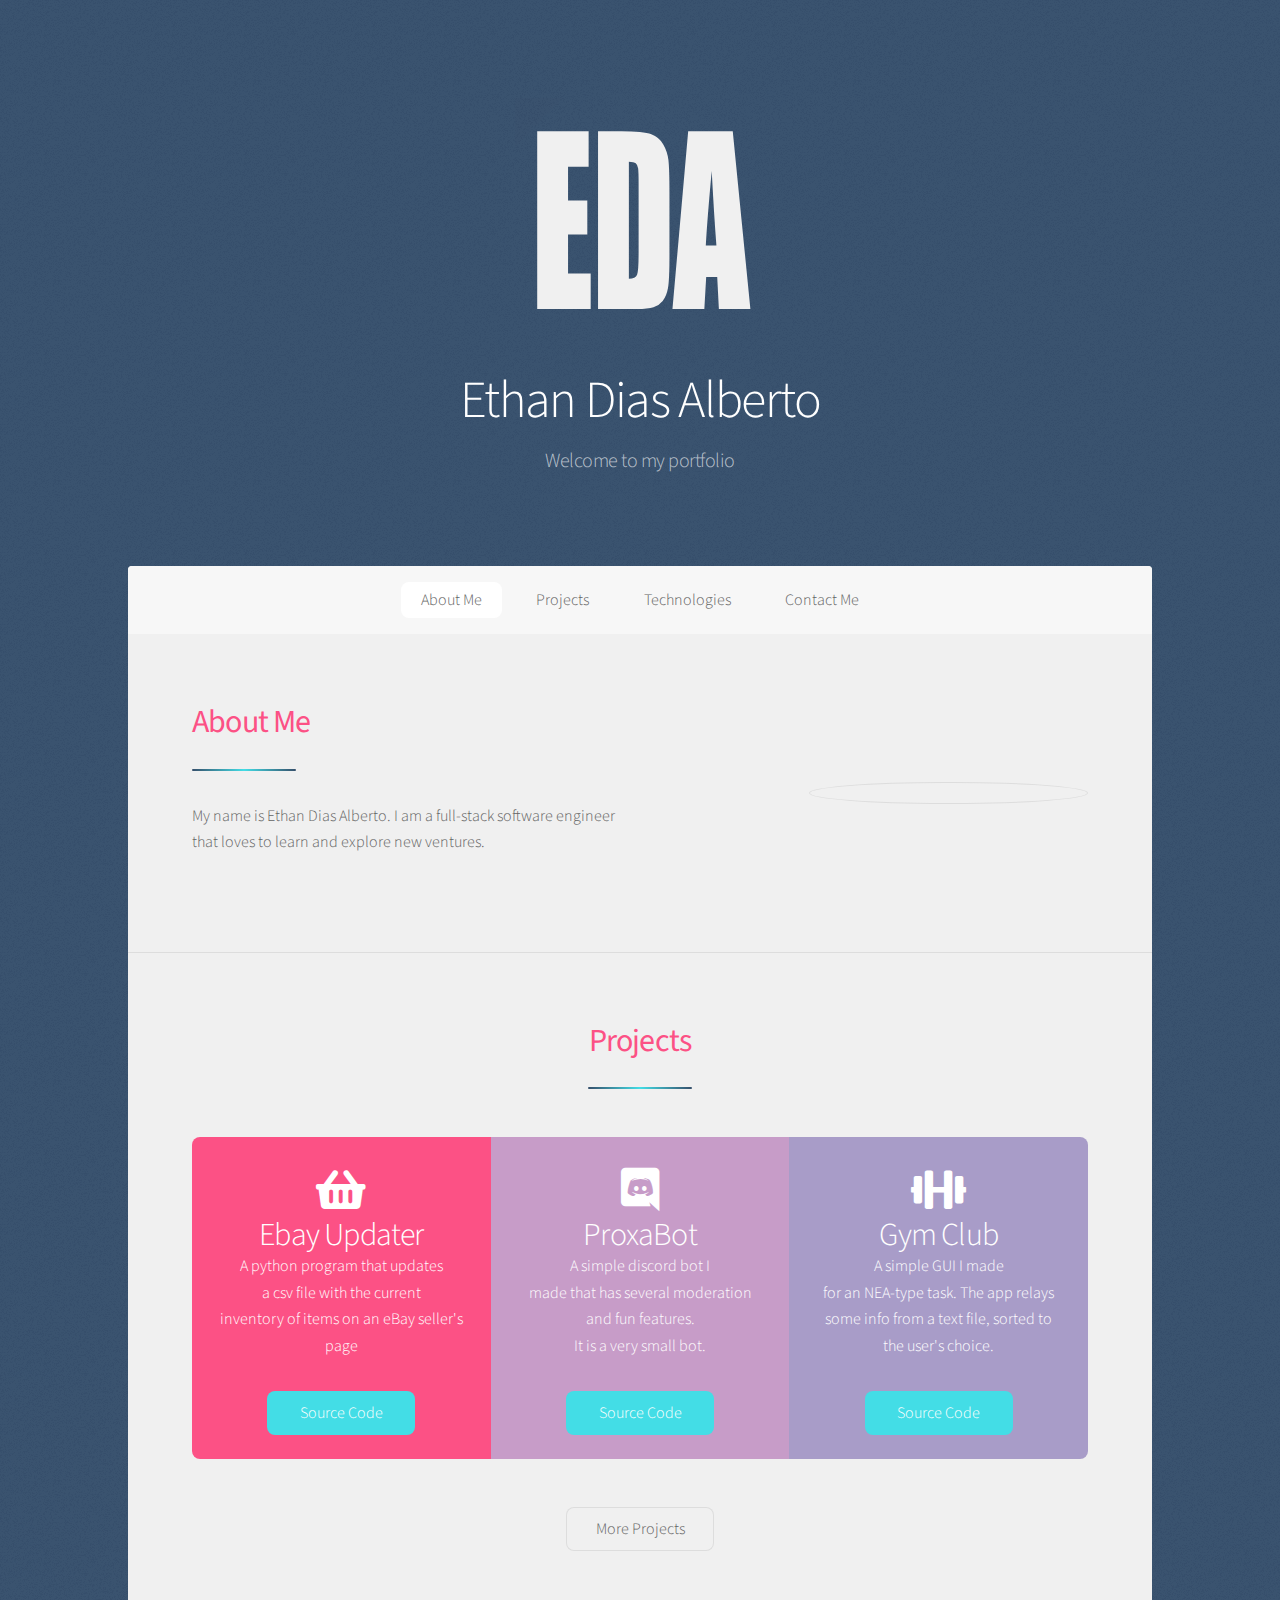
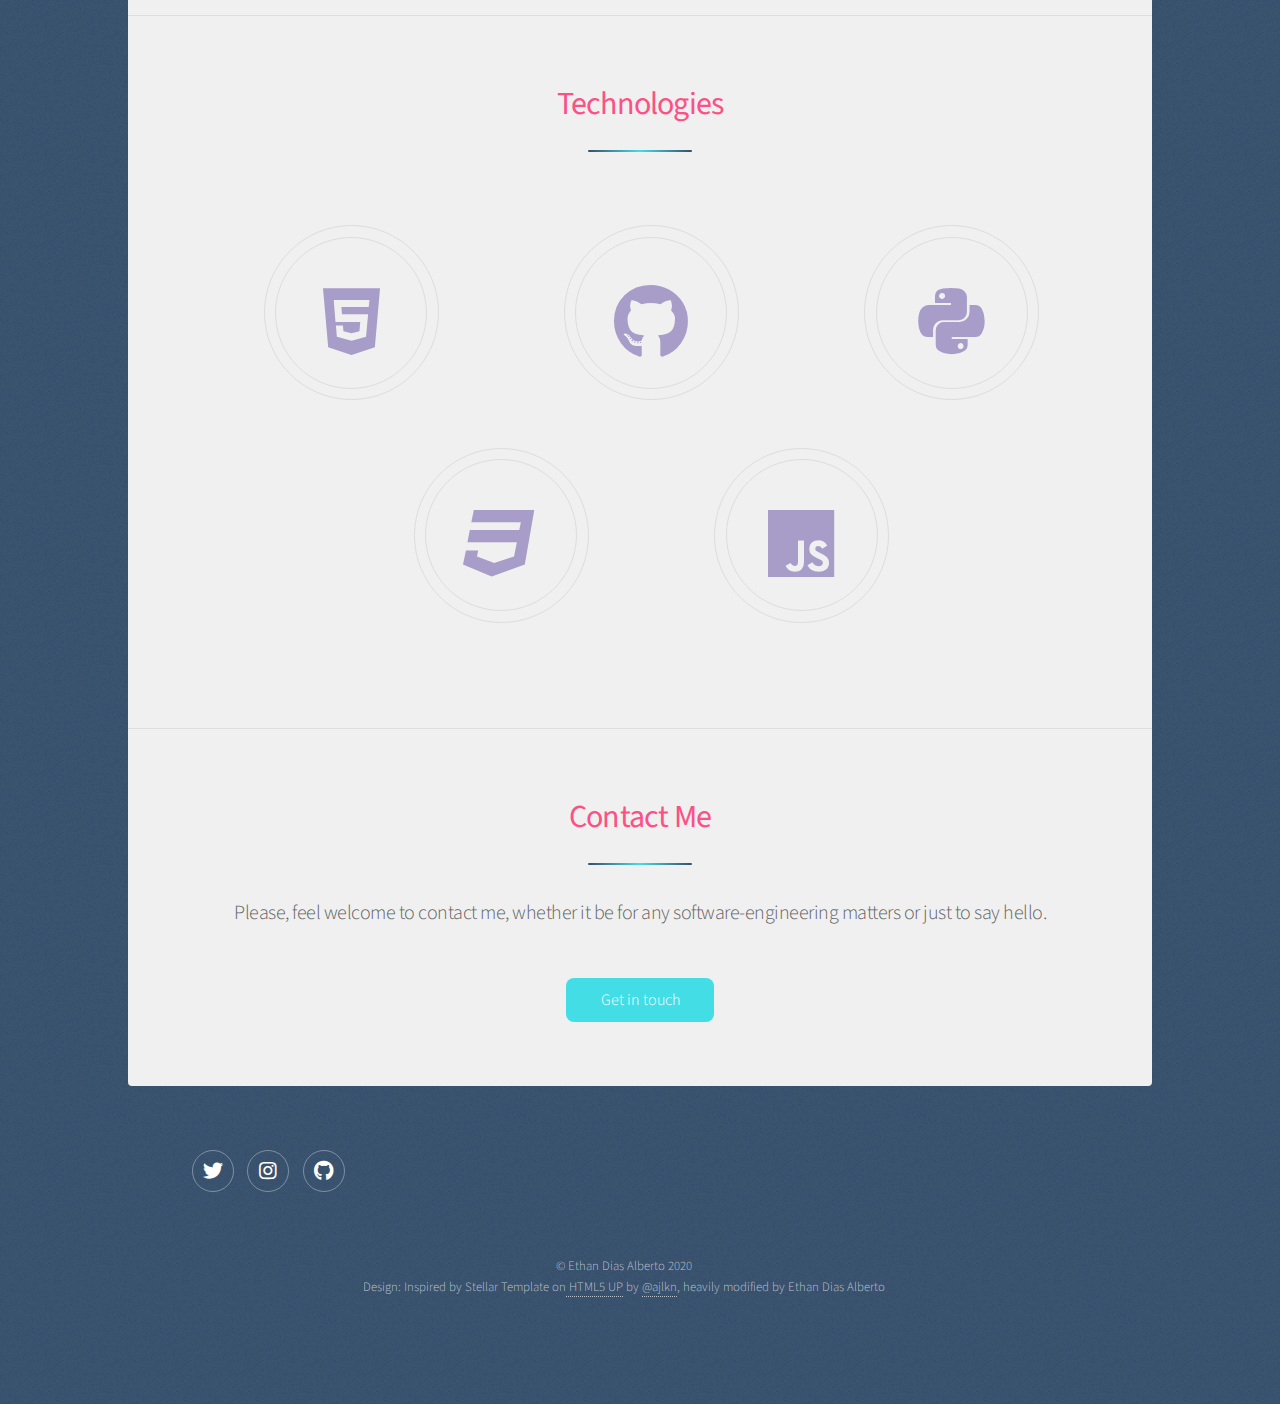
==== index.html @ bb4b3027 "github links update post-name-change" ====
<!DOCTYPE HTML>
<!--
	Stellar by HTML5 UP
	html5up.net | @ajlkn
	Free for personal and commercial use under the CCA 3.0 license (html5up.net/license)
-->
<html>
	<head>
		<title>Ethan's Portfolio</title>
		<link rel="icon" href="images/logo05Letters.svg"></link>
		<meta charset="utf-8" />
		<meta name="viewport" content="width=device-width, initial-scale=1, user-scalable=no" />
		<link rel="stylesheet" href="assets/css/main.css" />
		<noscript><link rel="stylesheet" href="assets/css/noscript.css" /></noscript>
	</head>
	<body class="is-preload">

		<!-- Wrapper -->
			<div id="wrapper">

				<!-- Header -->
					<header id="header" class="alt">
						<span class="logo"><img src="images/logo05Letters.svg" alt="" /></span>
						<h1>Ethan Dias Alberto</h1>
						<p>Welcome to my portfolio<br />
						</p>
					</header>

				<!-- Nav -->
					<nav id="nav">
						<ul>
							<li><a href="#intro" class="active">About Me</a></li>
							<li><a href="#first">Projects</a></li>
							<li><a href="#second">Technologies</a></li>
							<li><a href="#cta">Contact Me</a></li>
						</ul>
					</nav>

				<!-- Main -->
					<div id="main">

						<!-- Introduction -->
							<section id="intro" class="main">
								<div class="spotlight">
									<div class="content">
										<header class="major">
											<h2> <strong> About Me </strong> </h2>
										</header>
										<p>My name is Ethan Dias Alberto. I am a full-stack software engineer <br />
										that loves to learn and explore new ventures.</p>
										<ul class="actions">
										</ul>
									</div>
									<span class="image"><img src="images/logo300x300.png" alt="" /></span>
								</div>
							</section>



						<!-- Second Section -->
							<section id="first" class="main special">
								<header class="major">
									<h2> <strong> Projects </strong> </h2>
								</header>
								<ul class="statistics">
									<li class="style1">
										<span class="icon solid fa-shopping-basket"></span>
										<strong>Ebay Updater</strong>
										<p> A python program that updates <br />
											a csv file with the current <br />
											inventory of items on an eBay seller's page</p>
										<a href="https://www.github.com/ediasalberto/gymClubNEA" class="button primary"> Source Code</a>
									</li>
									<li class="style2">
										<span class="icon brands fa-discord"></span>
										<strong>ProxaBot</strong>
										<p> A simple discord bot I <br />
											made that has several moderation <br />
											and fun features. <br />
										It is a very small bot.</p>
										<a href="https://www.github.com/ediasalberto/gymClubNEA" class="button primary"> Source Code</a>
									</li>
									<li class="style3">
										<span class="icon solid fa-dumbbell"></span>
										<strong>Gym Club</strong>
										<p> A simple GUI I made <br />
											for an NEA-type task. The app
										relays some info from a text file, sorted to the user's choice.</p>
										<a href="https://www.github.com/ediasalberto/gymClubNEA" class="button primary"> Source Code</a>
									</li>
								</ul>
								<footer class="major">
									<ul class="actions special">
										<li><a href="https://www.github.com/ediasalberto" class="button">More Projects</a></li>
									</ul>
								</footer>
							</section>

							<!-- First Section -->
								<section id="second" class="main special">
									<header class="major">
										<h2> <strong> Technologies </strong> </h2>
									</header>
									<ul class="features">
										<li>
											<span class="icon brands major style3 fa-html5"></span>
										</li>

										<li>
											<span class="icon brands major style3 fa-github"></span>
										</li>

										<li>
											<span class="icon brands major style3 fa-python"></span>
										</li>

										<li>
											<span class="icon brands major style3 fa-css3"></span>
										</li>

										<li>
											<span class="icon brands major style3 fa-js"></span>
									</ul>
								</section>

						<!-- Get Started -->
							<section id="cta" class="main special">
								<header class="major">
									<h2> <strong> Contact Me </strong> </h2>
									<p>Please, feel welcome to contact me, whether it be for any software-engineering matters or just to say hello.</p>
								</header>
								<footer class="major">
									<ul class="actions special">
										<li><a href="404.html" class="button primary">Get in touch</a></li>
									</ul>
								</footer>
							</section>

					</div>

				<!-- Footer -->
					<footer id="footer">
						<section>
							<ul class="icons">
								<li><a href="https://twitter.com/proxamon" class="icon brands fa-twitter alt"><span class="label">Twitter</span></a></li>
								<li><a href="https://www.instagram.com/ethan_dalberto/" class="icon brands fa-instagram alt"><span class="label">Instagram</span></a></li>
								<li><a href="https://www.github.com/proxamon" class="icon brands fa-github alt"><span class="label">GitHub</span></a></li>
							</ul>
						</section>
						<p class="copyright">&copy; Ethan Dias Alberto 2020 <br />
						Design: Inspired by Stellar Template on<a href="https://wwww.html5up.net"> HTML5 UP</a> by <a href="https://www.twitter.com/ajlkn">@ajlkn</a>, heavily modified by Ethan Dias Alberto</p>
					</footer>

			</div>

		<!-- Scripts -->
			<script src="assets/js/jquery.min.js"></script>
			<script src="assets/js/jquery.scrollex.min.js"></script>
			<script src="assets/js/jquery.scrolly.min.js"></script>
			<script src="assets/js/browser.min.js"></script>
			<script src="assets/js/breakpoints.min.js"></script>
			<script src="assets/js/util.js"></script>
			<script src="assets/js/main.js"></script>
			<script src="assets/js/fadein.js"></script>

	</body>
</html>
---- assets/css/main.css ----
@import url(fontawesome-all.min.css);
@import 'https://fonts.googleapis.com/css?family=Source+Sans+Pro:300,400';

/*
	Stellar by HTML5 UP
	html5up.net | @ajlkn
	Free for personal and commercial use under the CCA 3.0 license (html5up.net/license)
*/

html, body, div, span, applet, object,
iframe, h1, h2, h3, h4, h5, h6, p, blockquote,
pre, a, abbr, acronym, address, big, cite,
code, del, dfn, em, img, ins, kbd, q, s, samp,
small, strike, strong, sub, sup, tt, var, b,
u, i, center, dl, dt, dd, ol, ul, li, fieldset,
form, label, legend, table, caption, tbody,
tfoot, thead, tr, th, td, article, aside,
canvas, details, embed, figure, figcaption,
footer, header, hgroup, menu, nav, output, ruby,
section, summary, time, mark, audio, video {
	margin: 0;
	padding: 0;
	border: 0;
	font-size: 100%;
	font: inherit;
	vertical-align: baseline;}

article, aside, details, figcaption, figure,
footer, header, hgroup, menu, nav, section {
	display: block;}

body {
	line-height: 1;
}

ol, ul {
	list-style: none;
}

blockquote, q {
	quotes: none;
}

	blockquote:before, blockquote:after, q:before, q:after {
		content: '';
		content: none;
	}

table {
	border-collapse: collapse;
	border-spacing: 0;
}

body {
	-webkit-text-size-adjust: none;
}

mark {
	background-color: transparent;
	color: inherit;
}

input::-moz-focus-inner {
	border: 0;
	padding: 0;
}

input, select, textarea {
	-moz-appearance: none;
	-webkit-appearance: none;
	-ms-appearance: none;
	appearance: none;
}

/* Basic */

	@-ms-viewport {
		width: device-width;
	}

	body {
		-ms-overflow-style: scrollbar;
	}

	@media screen and (max-width: 480px) {

		html, body {
			min-width: 320px;
		}

	}

	html {
		box-sizing: border-box;
	}

	*, *:before, *:after {
		box-sizing: inherit;
	}

	body {
		background-color: #364f6b;
		background-image: url("images/overlay.png"), -moz-linear-gradient(45deg, #364f6b 15%, #364f6b 85%);
		background-image: url("images/overlay.png"), -webkit-linear-gradient(45deg, #364f6b 15%, #364f6b 85%);
		background-image: url("images/overlay.png"), -ms-linear-gradient(45deg, #364f6b 15%, #364f6b 85%);
		background-image: url("images/overlay.png"), linear-gradient(45deg, #364f6b 15%, #364f6b 85%);
	}


		body.is-preload *, body.is-preload *:before, body.is-preload *:after {
			-moz-animation: none !important;
			-webkit-animation: none !important;
			-ms-animation: none !important;
			animation: none !important;
			-moz-transition: none !important;
			-webkit-transition: none !important;
			-ms-transition: none !important;
			transition: none !important;
		}

/* Type */

	body {
		background-color: #364f6b;
		color: rgba(255, 255, 255, 0.65);
	}

	body, input, select, textarea {
		font-family: "Source Sans Pro", Helvetica, sans-serif;
		font-size: 17pt;
		font-weight: 300;
		line-height: 1.65;
	}

		@media screen and (max-width: 1680px) {

			body, input, select, textarea {
				font-size: 14pt;
			}

		}

		@media screen and (max-width: 1280px) {

			body, input, select, textarea {
				font-size: 12pt;
			}

		}

		@media screen and (max-width: 360px) {

			body, input, select, textarea {
				font-size: 11pt;
			}

		}

	a {
		-moz-transition: color 0.2s ease, border-bottom 0.2s ease;
		-webkit-transition: color 0.2s ease, border-bottom 0.2s ease;
		-ms-transition: color 0.2s ease, border-bottom 0.2s ease;
		transition: color 0.2s ease, border-bottom 0.2s ease;
		text-decoration: none;
		border-bottom: dotted 1px;
		color: inherit;
	}

		a:hover {
			border-bottom-color: transparent;
		}

	strong, b {
		font-weight: 400;
	}

	em, i {
		font-style: italic;
	}

	p {
		margin: 0 0 2em 0;
	}

		p.content {
			-moz-columns: 20em 2;
			-webkit-columns: 20em 2;
			-ms-columns: 20em 2;
			columns: 20em 2;
			-moz-column-gap: 2em;
			-webkit-column-gap: 2em;
			-ms-column-gap: 2em;
			column-gap: 2em;
			text-align: justify;
		}

	h1, h2, h3, h4, h5, h6 {
		font-weight: 300;
		line-height: 1.5;
		margin: 0 0 0.7em 0;
		letter-spacing: -0.025em;
	}

		h1 a, h2 a, h3 a, h4 a, h5 a, h6 a {
			color: inherit;
			text-decoration: none;
		}

	h1 {
		font-size: 2.5em;
		line-height: 1.2;
	}

	h2 {
		font-size: 1.5em;
	}

	h3 {
		font-size: 1.25em;
	}

	h4 {
		font-size: 1.1em;
	}

	h5 {
		font-size: 0.9em;
	}

	h6 {
		font-size: 0.7em;
	}

	@media screen and (max-width: 736px) {

		h1 {
			font-size: 2em;
		}

	}

	sub {
		font-size: 0.8em;
		position: relative;
		top: 0.5em;
	}

	sup {
		font-size: 0.8em;
		position: relative;
		top: -0.5em;
	}

	blockquote {
		border-left: solid 4px;
		font-style: italic;
		margin: 0 0 2em 0;
		padding: 0.5em 0 0.5em 2em;
	}

	code {
		border-radius: 8px;
		border: solid 1px;
		font-family: "Courier New", monospace;
		font-size: 0.9em;
		margin: 0 0.25em;
		padding: 0.25em 0.65em;
	}

	pre {
		-webkit-overflow-scrolling: touch;
		font-family: "Courier New", monospace;
		font-size: 0.9em;
		margin: 0 0 2em 0;
	}

		pre code {
			display: block;
			line-height: 1.75;
			padding: 1em 1.5em;
			overflow-x: auto;
		}

	hr {
		border: 0;
		border-bottom: solid 1px;
		margin: 2em 0;
	}

		hr.major {
			margin: 3em 0;
		}

	.align-left {
		text-align: left;
	}

	.align-center {
		text-align: center;
	}

	.align-right {
		text-align: right;
	}

	input, select, textarea {
		color: #ffffff;
	}

	a:hover {
		color: #ffffff;
	}

	strong, b {
		color: #ffffff;
	}

	h1, h2, h3, h4, h5, h6 {
		color: #ffffff;
	}

	blockquote {
		border-left-color: rgba(255, 255, 255, 0.35);
	}

	code {
		background: rgba(255, 255, 255, 0.075);
		border-color: rgba(255, 255, 255, 0.35);
	}

	hr {
		border-bottom-color: rgba(255, 255, 255, 0.35);
	}

/* Row */

	.row {
		display: flex;
		flex-wrap: wrap;
		box-sizing: border-box;
		align-items: stretch;
	}

		.row > * {
			box-sizing: border-box;
		}

		.row.gtr-uniform > * > :last-child {
			margin-bottom: 0;
		}

		.row.aln-left {
			justify-content: flex-start;
		}

		.row.aln-center {
			justify-content: center;
		}

		.row.aln-right {
			justify-content: flex-end;
		}

		.row.aln-top {
			align-items: flex-start;
		}

		.row.aln-middle {
			align-items: center;
		}

		.row.aln-bottom {
			align-items: flex-end;
		}

		.row > .imp {
			order: -1;
		}

		.row > .col-1 {
			width: 8.33333%;
		}

		.row > .off-1 {
			margin-left: 8.33333%;
		}

		.row > .col-2 {
			width: 16.66667%;
		}

		.row > .off-2 {
			margin-left: 16.66667%;
		}

		.row > .col-3 {
			width: 25%;
		}

		.row > .off-3 {
			margin-left: 25%;
		}

		.row > .col-4 {
			width: 33.33333%;
		}

		.row > .off-4 {
			margin-left: 33.33333%;
		}

		.row > .col-5 {
			width: 41.66667%;
		}

		.row > .off-5 {
			margin-left: 41.66667%;
		}

		.row > .col-6 {
			width: 50%;
		}

		.row > .off-6 {
			margin-left: 50%;
		}

		.row > .col-7 {
			width: 58.33333%;
		}

		.row > .off-7 {
			margin-left: 58.33333%;
		}

		.row > .col-8 {
			width: 66.66667%;
		}

		.row > .off-8 {
			margin-left: 66.66667%;
		}

		.row > .col-9 {
			width: 75%;
		}

		.row > .off-9 {
			margin-left: 75%;
		}

		.row > .col-10 {
			width: 83.33333%;
		}

		.row > .off-10 {
			margin-left: 83.33333%;
		}

		.row > .col-11 {
			width: 91.66667%;
		}

		.row > .off-11 {
			margin-left: 91.66667%;
		}

		.row > .col-12 {
			width: 100%;
		}

		.row > .off-12 {
			margin-left: 100%;
		}

		.row.gtr-0 {
			margin-top: 0;
			margin-left: 0em;
		}

			.row.gtr-0 > * {
				padding: 0 0 0 0em;
			}

			.row.gtr-0.gtr-uniform {
				margin-top: 0em;
			}

				.row.gtr-0.gtr-uniform > * {
					padding-top: 0em;
				}

		.row.gtr-25 {
			margin-top: 0;
			margin-left: -0.375em;
		}

			.row.gtr-25 > * {
				padding: 0 0 0 0.375em;
			}

			.row.gtr-25.gtr-uniform {
				margin-top: -0.375em;
			}

				.row.gtr-25.gtr-uniform > * {
					padding-top: 0.375em;
				}

		.row.gtr-50 {
			margin-top: 0;
			margin-left: -0.75em;
		}

			.row.gtr-50 > * {
				padding: 0 0 0 0.75em;
			}

			.row.gtr-50.gtr-uniform {
				margin-top: -0.75em;
			}

				.row.gtr-50.gtr-uniform > * {
					padding-top: 0.75em;
				}

		.row {
			margin-top: 0;
			margin-left: -1.5em;
		}

			.row > * {
				padding: 0 0 0 1.5em;
			}

			.row.gtr-uniform {
				margin-top: -1.5em;
			}

				.row.gtr-uniform > * {
					padding-top: 1.5em;
				}

		.row.gtr-150 {
			margin-top: 0;
			margin-left: -2.25em;
		}

			.row.gtr-150 > * {
				padding: 0 0 0 2.25em;
			}

			.row.gtr-150.gtr-uniform {
				margin-top: -2.25em;
			}

				.row.gtr-150.gtr-uniform > * {
					padding-top: 2.25em;
				}

		.row.gtr-200 {
			margin-top: 0;
			margin-left: -3em;
		}

			.row.gtr-200 > * {
				padding: 0 0 0 3em;
			}

			.row.gtr-200.gtr-uniform {
				margin-top: -3em;
			}

				.row.gtr-200.gtr-uniform > * {
					padding-top: 3em;
				}


		@media screen and (max-width: 1680px) {

			.row {
				display: flex;
				flex-wrap: wrap;
				box-sizing: border-box;
				align-items: stretch;
			}

				.row > * {
					box-sizing: border-box;
				}

				.row.gtr-uniform > * > :last-child {
					margin-bottom: 0;
				}

				.row.aln-left {
					justify-content: flex-start;
				}

				.row.aln-center {
					justify-content: center;
				}

				.row.aln-right {
					justify-content: flex-end;
				}

				.row.aln-top {
					align-items: flex-start;
				}

				.row.aln-middle {
					align-items: center;
				}

				.row.aln-bottom {
					align-items: flex-end;
				}

				.row > .imp-xlarge {
					order: -1;
				}

				.row > .col-1-xlarge {
					width: 8.33333%;
				}

				.row > .off-1-xlarge {
					margin-left: 8.33333%;
				}

				.row > .col-2-xlarge {
					width: 16.66667%;
				}

				.row > .off-2-xlarge {
					margin-left: 16.66667%;
				}

				.row > .col-3-xlarge {
					width: 25%;
				}

				.row > .off-3-xlarge {
					margin-left: 25%;
				}

				.row > .col-4-xlarge {
					width: 33.33333%;
				}

				.row > .off-4-xlarge {
					margin-left: 33.33333%;
				}

				.row > .col-5-xlarge {
					width: 41.66667%;
				}

				.row > .off-5-xlarge {
					margin-left: 41.66667%;
				}

				.row > .col-6-xlarge {
					width: 50%;
				}

				.row > .off-6-xlarge {
					margin-left: 50%;
				}

				.row > .col-7-xlarge {
					width: 58.33333%;
				}

				.row > .off-7-xlarge {
					margin-left: 58.33333%;
				}

				.row > .col-8-xlarge {
					width: 66.66667%;
				}

				.row > .off-8-xlarge {
					margin-left: 66.66667%;
				}

				.row > .col-9-xlarge {
					width: 75%;
				}

				.row > .off-9-xlarge {
					margin-left: 75%;
				}

				.row > .col-10-xlarge {
					width: 83.33333%;
				}

				.row > .off-10-xlarge {
					margin-left: 83.33333%;
				}

				.row > .col-11-xlarge {
					width: 91.66667%;
				}

				.row > .off-11-xlarge {
					margin-left: 91.66667%;
				}

				.row > .col-12-xlarge {
					width: 100%;
				}

				.row > .off-12-xlarge {
					margin-left: 100%;
				}

				.row.gtr-0 {
					margin-top: 0;
					margin-left: 0em;
				}

					.row.gtr-0 > * {
						padding: 0 0 0 0em;
					}

					.row.gtr-0.gtr-uniform {
						margin-top: 0em;
					}

						.row.gtr-0.gtr-uniform > * {
							padding-top: 0em;
						}

				.row.gtr-25 {
					margin-top: 0;
					margin-left: -0.375em;
				}

					.row.gtr-25 > * {
						padding: 0 0 0 0.375em;
					}

					.row.gtr-25.gtr-uniform {
						margin-top: -0.375em;
					}

						.row.gtr-25.gtr-uniform > * {
							padding-top: 0.375em;
						}

				.row.gtr-50 {
					margin-top: 0;
					margin-left: -0.75em;
				}

					.row.gtr-50 > * {
						padding: 0 0 0 0.75em;
					}

					.row.gtr-50.gtr-uniform {
						margin-top: -0.75em;
					}

						.row.gtr-50.gtr-uniform > * {
							padding-top: 0.75em;
						}

				.row {
					margin-top: 0;
					margin-left: -1.5em;
				}

					.row > * {
						padding: 0 0 0 1.5em;
					}

					.row.gtr-uniform {
						margin-top: -1.5em;
					}

						.row.gtr-uniform > * {
							padding-top: 1.5em;
						}

				.row.gtr-150 {
					margin-top: 0;
					margin-left: -2.25em;
				}

					.row.gtr-150 > * {
						padding: 0 0 0 2.25em;
					}

					.row.gtr-150.gtr-uniform {
						margin-top: -2.25em;
					}

						.row.gtr-150.gtr-uniform > * {
							padding-top: 2.25em;
						}

				.row.gtr-200 {
					margin-top: 0;
					margin-left: -3em;
				}

					.row.gtr-200 > * {
						padding: 0 0 0 3em;
					}

					.row.gtr-200.gtr-uniform {
						margin-top: -3em;
					}

						.row.gtr-200.gtr-uniform > * {
							padding-top: 3em;
						}

		}

		@media screen and (max-width: 1280px) {

			.row {
				display: flex;
				flex-wrap: wrap;
				box-sizing: border-box;
				align-items: stretch;
			}

				.row > * {
					box-sizing: border-box;
				}

				.row.gtr-uniform > * > :last-child {
					margin-bottom: 0;
				}

				.row.aln-left {
					justify-content: flex-start;
				}

				.row.aln-center {
					justify-content: center;
				}

				.row.aln-right {
					justify-content: flex-end;
				}

				.row.aln-top {
					align-items: flex-start;
				}

				.row.aln-middle {
					align-items: center;
				}

				.row.aln-bottom {
					align-items: flex-end;
				}

				.row > .imp-large {
					order: -1;
				}

				.row > .col-1-large {
					width: 8.33333%;
				}

				.row > .off-1-large {
					margin-left: 8.33333%;
				}

				.row > .col-2-large {
					width: 16.66667%;
				}

				.row > .off-2-large {
					margin-left: 16.66667%;
				}

				.row > .col-3-large {
					width: 25%;
				}

				.row > .off-3-large {
					margin-left: 25%;
				}

				.row > .col-4-large {
					width: 33.33333%;
				}

				.row > .off-4-large {
					margin-left: 33.33333%;
				}

				.row > .col-5-large {
					width: 41.66667%;
				}

				.row > .off-5-large {
					margin-left: 41.66667%;
				}

				.row > .col-6-large {
					width: 50%;
				}

				.row > .off-6-large {
					margin-left: 50%;
				}

				.row > .col-7-large {
					width: 58.33333%;
				}

				.row > .off-7-large {
					margin-left: 58.33333%;
				}

				.row > .col-8-large {
					width: 66.66667%;
				}

				.row > .off-8-large {
					margin-left: 66.66667%;
				}

				.row > .col-9-large {
					width: 75%;
				}

				.row > .off-9-large {
					margin-left: 75%;
				}

				.row > .col-10-large {
					width: 83.33333%;
				}

				.row > .off-10-large {
					margin-left: 83.33333%;
				}

				.row > .col-11-large {
					width: 91.66667%;
				}

				.row > .off-11-large {
					margin-left: 91.66667%;
				}

				.row > .col-12-large {
					width: 100%;
				}

				.row > .off-12-large {
					margin-left: 100%;
				}

				.row.gtr-0 {
					margin-top: 0;
					margin-left: 0em;
				}

					.row.gtr-0 > * {
						padding: 0 0 0 0em;
					}

					.row.gtr-0.gtr-uniform {
						margin-top: 0em;
					}

						.row.gtr-0.gtr-uniform > * {
							padding-top: 0em;
						}

				.row.gtr-25 {
					margin-top: 0;
					margin-left: -0.375em;
				}

					.row.gtr-25 > * {
						padding: 0 0 0 0.375em;
					}

					.row.gtr-25.gtr-uniform {
						margin-top: -0.375em;
					}

						.row.gtr-25.gtr-uniform > * {
							padding-top: 0.375em;
						}

				.row.gtr-50 {
					margin-top: 0;
					margin-left: -0.75em;
				}

					.row.gtr-50 > * {
						padding: 0 0 0 0.75em;
					}

					.row.gtr-50.gtr-uniform {
						margin-top: -0.75em;
					}

						.row.gtr-50.gtr-uniform > * {
							padding-top: 0.75em;
						}

				.row {
					margin-top: 0;
					margin-left: -1.5em;
				}

					.row > * {
						padding: 0 0 0 1.5em;
					}

					.row.gtr-uniform {
						margin-top: -1.5em;
					}

						.row.gtr-uniform > * {
							padding-top: 1.5em;
						}

				.row.gtr-150 {
					margin-top: 0;
					margin-left: -2.25em;
				}

					.row.gtr-150 > * {
						padding: 0 0 0 2.25em;
					}

					.row.gtr-150.gtr-uniform {
						margin-top: -2.25em;
					}

						.row.gtr-150.gtr-uniform > * {
							padding-top: 2.25em;
						}

				.row.gtr-200 {
					margin-top: 0;
					margin-left: -3em;
				}

					.row.gtr-200 > * {
						padding: 0 0 0 3em;
					}

					.row.gtr-200.gtr-uniform {
						margin-top: -3em;
					}

						.row.gtr-200.gtr-uniform > * {
							padding-top: 3em;
						}

		}

		@media screen and (max-width: 980px) {

			.row {
				display: flex;
				flex-wrap: wrap;
				box-sizing: border-box;
				align-items: stretch;
			}

				.row > * {
					box-sizing: border-box;
				}

				.row.gtr-uniform > * > :last-child {
					margin-bottom: 0;
				}

				.row.aln-left {
					justify-content: flex-start;
				}

				.row.aln-center {
					justify-content: center;
				}

				.row.aln-right {
					justify-content: flex-end;
				}

				.row.aln-top {
					align-items: flex-start;
				}

				.row.aln-middle {
					align-items: center;
				}

				.row.aln-bottom {
					align-items: flex-end;
				}

				.row > .imp-medium {
					order: -1;
				}

				.row > .col-1-medium {
					width: 8.33333%;
				}

				.row > .off-1-medium {
					margin-left: 8.33333%;
				}

				.row > .col-2-medium {
					width: 16.66667%;
				}

				.row > .off-2-medium {
					margin-left: 16.66667%;
				}

				.row > .col-3-medium {
					width: 25%;
				}

				.row > .off-3-medium {
					margin-left: 25%;
				}

				.row > .col-4-medium {
					width: 33.33333%;
				}

				.row > .off-4-medium {
					margin-left: 33.33333%;
				}

				.row > .col-5-medium {
					width: 41.66667%;
				}

				.row > .off-5-medium {
					margin-left: 41.66667%;
				}

				.row > .col-6-medium {
					width: 50%;
				}

				.row > .off-6-medium {
					margin-left: 50%;
				}

				.row > .col-7-medium {
					width: 58.33333%;
				}

				.row > .off-7-medium {
					margin-left: 58.33333%;
				}

				.row > .col-8-medium {
					width: 66.66667%;
				}

				.row > .off-8-medium {
					margin-left: 66.66667%;
				}

				.row > .col-9-medium {
					width: 75%;
				}

				.row > .off-9-medium {
					margin-left: 75%;
				}

				.row > .col-10-medium {
					width: 83.33333%;
				}

				.row > .off-10-medium {
					margin-left: 83.33333%;
				}

				.row > .col-11-medium {
					width: 91.66667%;
				}

				.row > .off-11-medium {
					margin-left: 91.66667%;
				}

				.row > .col-12-medium {
					width: 100%;
				}

				.row > .off-12-medium {
					margin-left: 100%;
				}

				.row.gtr-0 {
					margin-top: 0;
					margin-left: 0em;
				}

					.row.gtr-0 > * {
						padding: 0 0 0 0em;
					}

					.row.gtr-0.gtr-uniform {
						margin-top: 0em;
					}

						.row.gtr-0.gtr-uniform > * {
							padding-top: 0em;
						}

				.row.gtr-25 {
					margin-top: 0;
					margin-left: -0.375em;
				}

					.row.gtr-25 > * {
						padding: 0 0 0 0.375em;
					}

					.row.gtr-25.gtr-uniform {
						margin-top: -0.375em;
					}

						.row.gtr-25.gtr-uniform > * {
							padding-top: 0.375em;
						}

				.row.gtr-50 {
					margin-top: 0;
					margin-left: -0.75em;
				}

					.row.gtr-50 > * {
						padding: 0 0 0 0.75em;
					}

					.row.gtr-50.gtr-uniform {
						margin-top: -0.75em;
					}

						.row.gtr-50.gtr-uniform > * {
							padding-top: 0.75em;
						}

				.row {
					margin-top: 0;
					margin-left: -1.5em;
				}

					.row > * {
						padding: 0 0 0 1.5em;
					}

					.row.gtr-uniform {
						margin-top: -1.5em;
					}

						.row.gtr-uniform > * {
							padding-top: 1.5em;
						}

				.row.gtr-150 {
					margin-top: 0;
					margin-left: -2.25em;
				}

					.row.gtr-150 > * {
						padding: 0 0 0 2.25em;
					}

					.row.gtr-150.gtr-uniform {
						margin-top: -2.25em;
					}

						.row.gtr-150.gtr-uniform > * {
							padding-top: 2.25em;
						}

				.row.gtr-200 {
					margin-top: 0;
					margin-left: -3em;
				}

					.row.gtr-200 > * {
						padding: 0 0 0 3em;
					}

					.row.gtr-200.gtr-uniform {
						margin-top: -3em;
					}

						.row.gtr-200.gtr-uniform > * {
							padding-top: 3em;
						}

		}

		@media screen and (max-width: 736px) {

			.row {
				display: flex;
				flex-wrap: wrap;
				box-sizing: border-box;
				align-items: stretch;
			}

				.row > * {
					box-sizing: border-box;
				}

				.row.gtr-uniform > * > :last-child {
					margin-bottom: 0;
				}

				.row.aln-left {
					justify-content: flex-start;
				}

				.row.aln-center {
					justify-content: center;
				}

				.row.aln-right {
					justify-content: flex-end;
				}

				.row.aln-top {
					align-items: flex-start;
				}

				.row.aln-middle {
					align-items: center;
				}

				.row.aln-bottom {
					align-items: flex-end;
				}

				.row > .imp-small {
					order: -1;
				}

				.row > .col-1-small {
					width: 8.33333%;
				}

				.row > .off-1-small {
					margin-left: 8.33333%;
				}

				.row > .col-2-small {
					width: 16.66667%;
				}

				.row > .off-2-small {
					margin-left: 16.66667%;
				}

				.row > .col-3-small {
					width: 25%;
				}

				.row > .off-3-small {
					margin-left: 25%;
				}

				.row > .col-4-small {
					width: 33.33333%;
				}

				.row > .off-4-small {
					margin-left: 33.33333%;
				}

				.row > .col-5-small {
					width: 41.66667%;
				}

				.row > .off-5-small {
					margin-left: 41.66667%;
				}

				.row > .col-6-small {
					width: 50%;
				}

				.row > .off-6-small {
					margin-left: 50%;
				}

				.row > .col-7-small {
					width: 58.33333%;
				}

				.row > .off-7-small {
					margin-left: 58.33333%;
				}

				.row > .col-8-small {
					width: 66.66667%;
				}

				.row > .off-8-small {
					margin-left: 66.66667%;
				}

				.row > .col-9-small {
					width: 75%;
				}

				.row > .off-9-small {
					margin-left: 75%;
				}

				.row > .col-10-small {
					width: 83.33333%;
				}

				.row > .off-10-small {
					margin-left: 83.33333%;
				}

				.row > .col-11-small {
					width: 91.66667%;
				}

				.row > .off-11-small {
					margin-left: 91.66667%;
				}

				.row > .col-12-small {
					width: 100%;
				}

				.row > .off-12-small {
					margin-left: 100%;
				}

				.row.gtr-0 {
					margin-top: 0;
					margin-left: 0em;
				}

					.row.gtr-0 > * {
						padding: 0 0 0 0em;
					}

					.row.gtr-0.gtr-uniform {
						margin-top: 0em;
					}

						.row.gtr-0.gtr-uniform > * {
							padding-top: 0em;
						}

				.row.gtr-25 {
					margin-top: 0;
					margin-left: -0.25em;
				}

					.row.gtr-25 > * {
						padding: 0 0 0 0.25em;
					}

					.row.gtr-25.gtr-uniform {
						margin-top: -0.25em;
					}

						.row.gtr-25.gtr-uniform > * {
							padding-top: 0.25em;
						}

				.row.gtr-50 {
					margin-top: 0;
					margin-left: -0.5em;
				}

					.row.gtr-50 > * {
						padding: 0 0 0 0.5em;
					}

					.row.gtr-50.gtr-uniform {
						margin-top: -0.5em;
					}

						.row.gtr-50.gtr-uniform > * {
							padding-top: 0.5em;
						}

				.row {
					margin-top: 0;
					margin-left: -1em;
				}

					.row > * {
						padding: 0 0 0 1em;
					}

					.row.gtr-uniform {
						margin-top: -1em;
					}

						.row.gtr-uniform > * {
							padding-top: 1em;
						}

				.row.gtr-150 {
					margin-top: 0;
					margin-left: -1.5em;
				}

					.row.gtr-150 > * {
						padding: 0 0 0 1.5em;
					}

					.row.gtr-150.gtr-uniform {
						margin-top: -1.5em;
					}

						.row.gtr-150.gtr-uniform > * {
							padding-top: 1.5em;
						}

				.row.gtr-200 {
					margin-top: 0;
					margin-left: -2em;
				}

					.row.gtr-200 > * {
						padding: 0 0 0 2em;
					}

					.row.gtr-200.gtr-uniform {
						margin-top: -2em;
					}

						.row.gtr-200.gtr-uniform > * {
							padding-top: 2em;
						}

		}

		@media screen and (max-width: 480px) {

			.row {
				display: flex;
				flex-wrap: wrap;
				box-sizing: border-box;
				align-items: stretch;
			}

				.row > * {
					box-sizing: border-box;
				}

				.row.gtr-uniform > * > :last-child {
					margin-bottom: 0;
				}

				.row.aln-left {
					justify-content: flex-start;
				}

				.row.aln-center {
					justify-content: center;
				}

				.row.aln-right {
					justify-content: flex-end;
				}

				.row.aln-top {
					align-items: flex-start;
				}

				.row.aln-middle {
					align-items: center;
				}

				.row.aln-bottom {
					align-items: flex-end;
				}

				.row > .imp-xsmall {
					order: -1;
				}

				.row > .col-1-xsmall {
					width: 8.33333%;
				}

				.row > .off-1-xsmall {
					margin-left: 8.33333%;
				}

				.row > .col-2-xsmall {
					width: 16.66667%;
				}

				.row > .off-2-xsmall {
					margin-left: 16.66667%;
				}

				.row > .col-3-xsmall {
					width: 25%;
				}

				.row > .off-3-xsmall {
					margin-left: 25%;
				}

				.row > .col-4-xsmall {
					width: 33.33333%;
				}

				.row > .off-4-xsmall {
					margin-left: 33.33333%;
				}

				.row > .col-5-xsmall {
					width: 41.66667%;
				}

				.row > .off-5-xsmall {
					margin-left: 41.66667%;
				}

				.row > .col-6-xsmall {
					width: 50%;
				}

				.row > .off-6-xsmall {
					margin-left: 50%;
				}

				.row > .col-7-xsmall {
					width: 58.33333%;
				}

				.row > .off-7-xsmall {
					margin-left: 58.33333%;
				}

				.row > .col-8-xsmall {
					width: 66.66667%;
				}

				.row > .off-8-xsmall {
					margin-left: 66.66667%;
				}

				.row > .col-9-xsmall {
					width: 75%;
				}

				.row > .off-9-xsmall {
					margin-left: 75%;
				}

				.row > .col-10-xsmall {
					width: 83.33333%;
				}

				.row > .off-10-xsmall {
					margin-left: 83.33333%;
				}

				.row > .col-11-xsmall {
					width: 91.66667%;
				}

				.row > .off-11-xsmall {
					margin-left: 91.66667%;
				}

				.row > .col-12-xsmall {
					width: 100%;
				}

				.row > .off-12-xsmall {
					margin-left: 100%;
				}

				.row.gtr-0 {
					margin-top: 0;
					margin-left: 0em;
				}

					.row.gtr-0 > * {
						padding: 0 0 0 0em;
					}

					.row.gtr-0.gtr-uniform {
						margin-top: 0em;
					}

						.row.gtr-0.gtr-uniform > * {
							padding-top: 0em;
						}

				.row.gtr-25 {
					margin-top: 0;
					margin-left: -0.3125em;
				}

					.row.gtr-25 > * {
						padding: 0 0 0 0.3125em;
					}

					.row.gtr-25.gtr-uniform {
						margin-top: -0.3125em;
					}

						.row.gtr-25.gtr-uniform > * {
							padding-top: 0.3125em;
						}

				.row.gtr-50 {
					margin-top: 0;
					margin-left: -0.625em;
				}

					.row.gtr-50 > * {
						padding: 0 0 0 0.625em;
					}

					.row.gtr-50.gtr-uniform {
						margin-top: -0.625em;
					}

						.row.gtr-50.gtr-uniform > * {
							padding-top: 0.625em;
						}

				.row {
					margin-top: 0;
					margin-left: -1.25em;
				}

					.row > * {
						padding: 0 0 0 1.25em;
					}

					.row.gtr-uniform {
						margin-top: -1.25em;
					}

						.row.gtr-uniform > * {
							padding-top: 1.25em;
						}

				.row.gtr-150 {
					margin-top: 0;
					margin-left: -1.875em;
				}

					.row.gtr-150 > * {
						padding: 0 0 0 1.875em;
					}

					.row.gtr-150.gtr-uniform {
						margin-top: -1.875em;
					}

						.row.gtr-150.gtr-uniform > * {
							padding-top: 1.875em;
						}

				.row.gtr-200 {
					margin-top: 0;
					margin-left: -2.5em;
				}

					.row.gtr-200 > * {
						padding: 0 0 0 2.5em;
					}

					.row.gtr-200.gtr-uniform {
						margin-top: -2.5em;
					}

						.row.gtr-200.gtr-uniform > * {
							padding-top: 2.5em;
						}

		}

/* Box */

	.box {
		border-radius: 8px;
		border: solid;
		margin-bottom: 2em;
		padding: 1.5em;
	}

		.box > :last-child,
		.box > :last-child > :last-child,
		.box > :last-child > :last-child > :last-child {
			margin-bottom: 0;
		}

		.box.alt {
			border: 0;
			border-radius: 0;
			padding: 0;
		}

	.box {
		border-color: rgba(255, 255, 255, 0.35);
	}

/* Button */

	input[type="submit"],
	input[type="reset"],
	input[type="button"],
	button,
	.button {
		-moz-appearance: none;
		-webkit-appearance: none;
		-ms-appearance: none;
		appearance: none;
		-moz-transition: background-color 0.2s ease-in-out, color 0.2s ease-in-out;
		-webkit-transition: background-color 0.2s ease-in-out, color 0.2s ease-in-out;
		-ms-transition: background-color 0.2s ease-in-out, color 0.2s ease-in-out;
		transition: background-color 0.2s ease-in-out, color 0.2s ease-in-out;
		border-radius: 8px;
		border: 0;
		cursor: pointer;
		display: inline-block;
		font-weight: 300;
		height: 2.75em;
		line-height: 2.75em;
		min-width: 9.25em;
		padding: 0 1.5em;
		text-align: center;
		text-decoration: none;
		white-space: nowrap;
	}

		input[type="submit"].icon,
		input[type="reset"].icon,
		input[type="button"].icon,
		button.icon,
		.button.icon {
			padding-left: 1.35em;
		}

			input[type="submit"].icon:before,
			input[type="reset"].icon:before,
			input[type="button"].icon:before,
			button.icon:before,
			.button.icon:before {
				margin-right: 0.5em;
			}

		input[type="submit"].fit,
		input[type="reset"].fit,
		input[type="button"].fit,
		button.fit,
		.button.fit {
			width: 100%;
		}

		input[type="submit"].small,
		input[type="reset"].small,
		input[type="button"].small,
		button.small,
		.button.small {
			font-size: 0.8em;
		}

		input[type="submit"].large,
		input[type="reset"].large,
		input[type="button"].large,
		button.large,
		.button.large {
			font-size: 1.35em;
		}

		input[type="submit"].disabled, input[type="submit"]:disabled,
		input[type="reset"].disabled,
		input[type="reset"]:disabled,
		input[type="button"].disabled,
		input[type="button"]:disabled,
		button.disabled,
		button:disabled,
		.button.disabled,
		.button:disabled {
			pointer-events: none;
			opacity: 0.25;
		}

		@media screen and (max-width: 736px) {

			input[type="submit"],
			input[type="reset"],
			input[type="button"],
			button,
			.button {
				min-width: 0;
			}

		}

	input[type="submit"],
	input[type="reset"],
	input[type="button"],
	button,
	.button {
		background-color: transparent;
		box-shadow: inset 0 0 0 1px rgba(255, 255, 255, 0.35);
		color: #ffffff !important;
	}

		input[type="submit"]:hover,
		input[type="reset"]:hover,
		input[type="button"]:hover,
		button:hover,
		.button:hover {
			background-color: rgba(255, 255, 255, 0.075);
		}

		input[type="submit"]:active,
		input[type="reset"]:active,
		input[type="button"]:active,
		button:active,
		.button:active {
			background-color: rgba(255, 255, 255, 0.2);
		}

		input[type="submit"].icon:before,
		input[type="reset"].icon:before,
		input[type="button"].icon:before,
		button.icon:before,
		.button.icon:before {
			color: rgba(255, 255, 255, 0.5);
		}

		input[type="submit"].primary,
		input[type="reset"].primary,
		input[type="button"].primary,
		button.primary,
		.button.primary {
			background-color: #8cc9f0;
			color: #ffffff !important;
			box-shadow: none;
		}

			input[type="submit"].primary:hover,
			input[type="reset"].primary:hover,
			input[type="button"].primary:hover,
			button.primary:hover,
			.button.primary:hover {
				background-color: #9acff2;
			}

			input[type="submit"].primary:active,
			input[type="reset"].primary:active,
			input[type="button"].primary:active,
			button.primary:active,
			.button.primary:active {
				background-color: #7ec3ee;
			}

			input[type="submit"].primary.icon:before,
			input[type="reset"].primary.icon:before,
			input[type="button"].primary.icon:before,
			button.primary.icon:before,
			.button.primary.icon:before {
				color: #ffffff !important;
			}

/* Form */

	form {
		margin: 0 0 2em 0;
	}

	label {
		display: block;
		font-size: 0.9em;
		font-weight: 400;
		margin: 0 0 1em 0;
	}

	input[type="text"],
	input[type="password"],
	input[type="email"],
	select,
	textarea {
		-moz-appearance: none;
		-webkit-appearance: none;
		-ms-appearance: none;
		appearance: none;
		border-radius: 8px;
		border: solid 1px;
		color: inherit;
		display: block;
		outline: 0;
		padding: 0 1em;
		text-decoration: none;
		width: 100%;
	}

		input[type="text"]:invalid,
		input[type="password"]:invalid,
		input[type="email"]:invalid,
		select:invalid,
		textarea:invalid {
			box-shadow: none;
		}

	select {
		background-size: 1.25rem;
		background-repeat: no-repeat;
		background-position: calc(100% - 1rem) center;
		height: 2.75em;
		padding-right: 2.75em;
		text-overflow: ellipsis;
	}

		select:focus::-ms-value {
			background-color: transparent;
		}

		select::-ms-expand {
			display: none;
		}

	input[type="text"],
	input[type="password"],
	input[type="email"],
	select {
		height: 2.75em;
	}

	textarea {
		padding: 0.75em 1em;
	}

	input[type="checkbox"],
	input[type="radio"] {
		-moz-appearance: none;
		-webkit-appearance: none;
		-ms-appearance: none;
		appearance: none;
		display: block;
		float: left;
		margin-right: -2em;
		opacity: 0;
		width: 1em;
		z-index: -1;
	}

		input[type="checkbox"] + label,
		input[type="radio"] + label {
			text-decoration: none;
			cursor: pointer;
			display: inline-block;
			font-size: 1em;
			font-weight: 300;
			padding-left: 2.4em;
			padding-right: 0.75em;
			position: relative;
		}

			input[type="checkbox"] + label:before,
			input[type="radio"] + label:before {
				-moz-osx-font-smoothing: grayscale;
				-webkit-font-smoothing: antialiased;
				display: inline-block;
				font-style: normal;
				font-variant: normal;
				text-rendering: auto;
				line-height: 1;
				text-transform: none !important;
				font-family: 'Font Awesome 5 Free';
				font-weight: 900;
			}

			input[type="checkbox"] + label:before,
			input[type="radio"] + label:before {
				border-radius: 8px;
				border: solid 1px;
				content: '';
				display: inline-block;
				font-size: 0.8em;
				height: 2.0625em;
				left: 0;
				line-height: 2.0625em;
				position: absolute;
				text-align: center;
				top: 0;
				width: 2.0625em;
			}

		input[type="checkbox"]:checked + label:before,
		input[type="radio"]:checked + label:before {
			content: '\f00c';
		}

	input[type="checkbox"] + label:before {
		border-radius: 8px;
	}

	input[type="radio"] + label:before {
		border-radius: 100%;
	}

	::-webkit-input-placeholder {
		opacity: 1.0;
	}

	:-moz-placeholder {
		opacity: 1.0;
	}

	::-moz-placeholder {
		opacity: 1.0;
	}

	:-ms-input-placeholder {
		opacity: 1.0;
	}

	label {
		color: #ffffff;
	}

	input[type="text"],
	input[type="password"],
	input[type="email"],
	select,
	textarea {
		background-color: rgba(255, 255, 255, 0.075);
		border-color: rgba(255, 255, 255, 0.35);
	}

		input[type="text"]:focus,
		input[type="password"]:focus,
		input[type="email"]:focus,
		select:focus,
		textarea:focus {
			border-color: #8cc9f0;
			box-shadow: 0 0 0 1px #8cc9f0;
		}

	select {
		background-image: url("data:image/svg+xml;charset=utf8,%3Csvg xmlns='http://www.w3.org/2000/svg' width='40' height='40' preserveAspectRatio='none' viewBox='0 0 40 40'%3E%3Cpath d='M9.4,12.3l10.4,10.4l10.4-10.4c0.2-0.2,0.5-0.4,0.9-0.4c0.3,0,0.6,0.1,0.9,0.4l3.3,3.3c0.2,0.2,0.4,0.5,0.4,0.9 c0,0.4-0.1,0.6-0.4,0.9L20.7,31.9c-0.2,0.2-0.5,0.4-0.9,0.4c-0.3,0-0.6-0.1-0.9-0.4L4.3,17.3c-0.2-0.2-0.4-0.5-0.4-0.9 c0-0.4,0.1-0.6,0.4-0.9l3.3-3.3c0.2-0.2,0.5-0.4,0.9-0.4S9.1,12.1,9.4,12.3z' fill='rgba(255, 255, 255, 0.35)' /%3E%3C/svg%3E");
	}

		select option {
			color: #ffffff;
			background: #935d8c;
		}

	input[type="checkbox"] + label,
	input[type="radio"] + label {
		color: rgba(255, 255, 255, 0.65);
	}

		input[type="checkbox"] + label:before,
		input[type="radio"] + label:before {
			background: rgba(255, 255, 255, 0.075);
			border-color: rgba(255, 255, 255, 0.35);
		}

	input[type="checkbox"]:checked + label:before,
	input[type="radio"]:checked + label:before {
		background-color: #ffffff;
		border-color: #ffffff;
		color: #935d8c;
	}

	input[type="checkbox"]:focus + label:before,
	input[type="radio"]:focus + label:before {
		border-color: #8cc9f0;
		box-shadow: 0 0 0 1px #8cc9f0;
	}

	::-webkit-input-placeholder {
		color: rgba(255, 255, 255, 0.5) !important;
	}

	:-moz-placeholder {
		color: rgba(255, 255, 255, 0.5) !important;
	}

	::-moz-placeholder {
		color: rgba(255, 255, 255, 0.5) !important;
	}

	:-ms-input-placeholder {
		color: rgba(255, 255, 255, 0.5) !important;
	}

	.formerize-placeholder {
		color: rgba(255, 255, 255, 0.5) !important;
	}

/* Icon */

	.icon {
		text-decoration: none;
		-moz-transition: background-color 0.2s ease-in-out, color 0.2s ease-in-out;
		-webkit-transition: background-color 0.2s ease-in-out, color 0.2s ease-in-out;
		-ms-transition: background-color 0.2s ease-in-out, color 0.2s ease-in-out;
		transition: background-color 0.2s ease-in-out, color 0.2s ease-in-out;
		border-bottom: none;
		position: relative;
	}

		.icon:before {
			-moz-osx-font-smoothing: grayscale;
			-webkit-font-smoothing: antialiased;
			display: inline-block;
			font-style: normal;
			font-variant: normal;
			text-rendering: auto;
			line-height: 1;
			text-transform: none !important;
			font-family: 'Font Awesome 5 Free';
			font-weight: 400;
		}

		.icon > .label {
			display: none;
		}

		.icon:before {
			line-height: solid;
		}

		.icon.solid:before {
			font-weight: 900;
		}

		.icon.brands:before {
			font-family: 'Font Awesome 5 Brands';
		}

		.icon.major {
			border: solid 1px;
			display: inline-block;
			border-radius: 100%;
			padding: 0.65em;
			margin: 0 0 2em 0;
			cursor: default;
		}

			.icon.major:before {
				display: inline-block;
				font-size: 6.25rem;
				width: 2em;
				height: 2em;
				line-height: 2.2em;
				border-radius: 100%;
				border: solid 1px;
				text-align: center;
			}

		.icon.alt {
			display: inline-block;
			border: solid 1px;
			border-radius: 100%;
		}

			.icon.alt:before {
				display: block;
				font-size: 1.25em;
				width: 2em;
				height: 2em;
				text-align: center;
				line-height: 2em;
			}

		.icon.style1 {
			color: #efa8b0;
		}

		.icon.style2 {
			color: #c79cc8;
		}

		.icon.style3 {
			color: #a89cc8;
		}

		.icon.style4 {
			color: #9bb2e1;
		}

		.icon.style5 {
			color: #85E5EB;
		}

		@media screen and (max-width: 1680px) {

			.icon.major:before {
				font-size: 5.5rem;
			}

		}

		@media screen and (max-width: 1280px) {

			.icon.major:before {
				font-size: 4.75rem;
			}

		}

		@media screen and (max-width: 736px) {

			.icon.major {
				margin: 0 0 1.5em 0;
				padding: 0.35em;
			}

				.icon.major:before {
					font-size: 3.5rem;
				}

		}

	.icon.major {
		border-color: rgba(255, 255, 255, 0.35);
	}

		.icon.major:before {
			border-color: rgba(255, 255, 255, 0.35);
		}

	.icon.alt {
		border-color: rgba(255, 255, 255, 0.35);
		color: #ffffff;
	}

		.icon.alt:hover {
			background-color: rgba(255, 255, 255, 0.075);
		}

		.icon.alt:active {
			background-color: rgba(255, 255, 255, 0.2);
		}

/* Image */

	.image {
		border-radius: 8px;
		border: 0;
		display: inline-block;
		position: relative;
	}

		.image img {
			border-radius: 8px;
			display: block;
		}

		.image.left, .image.right {
			max-width: 40%;
		}

			.image.left img, .image.right img {
				width: 100%;
			}

		.image.left {
			float: left;
			margin: 0 1.5em 1em 0;
			top: 0.25em;
		}

		.image.right {
			float: right;
			margin: 0 0 1em 1.5em;
			top: 0.25em;
		}

		.image.fit {
			display: block;
			margin: 0 0 2em 0;
			width: 100%;
		}

			.image.fit img {
				width: 100%;
			}

		.image.main {
			display: block;
			margin: 0 0 3em 0;
			width: 100%;
		}

			.image.main img {
				width: 100%;
			}

/* List */

	ol {
		list-style: decimal;
		margin: 0 0 2em 0;
		padding-left: 1.25em;
	}

		ol li {
			padding-left: 0.25em;
		}

	ul {
		list-style: disc;
		margin: 0 0 2em 0;
		padding-left: 1em;
	}

		ul li {
			padding-left: 0.5em;
		}

		ul.alt {
			list-style: none;
			padding-left: 0;
		}

			ul.alt li {
				border-top: solid 1px;
				padding: 0.5em 0;
			}

				ul.alt li:first-child {
					border-top: 0;
					padding-top: 0;
				}

	dl {
		margin: 0 0 2em 0;
	}

		dl dt {
			display: block;
			font-weight: 400;
			margin: 0 0 1em 0;
		}

		dl dd {
			margin-left: 2em;
		}

		dl.alt dt {
			display: block;
			width: 3em;
			margin: 0;
			clear: left;
			float: left;
		}

		dl.alt dd {
			margin: 0 0 0.85em 5.5em;
		}

		dl.alt:after {
			content: '';
			display: block;
			clear: both;
		}

	ul.alt li {
		border-top-color: rgba(255, 255, 255, 0.35);
	}

	dl dt {
		color: #ffffff;
	}

/* Actions */

	ul.actions {
		display: -moz-flex;
		display: -webkit-flex;
		display: -ms-flex;
		display: flex;
		cursor: default;
		list-style: none;
		margin-left: -1em;
		padding-left: 0;
	}

		ul.actions li {
			padding: 0 0 0 1em;
			vertical-align: middle;
		}

		ul.actions.special {
			-moz-justify-content: center;
			-webkit-justify-content: center;
			-ms-justify-content: center;
			justify-content: center;
			width: 100%;
			margin-left: 0;
		}

			ul.actions.special li:first-child {
				padding-left: 0;
			}

		ul.actions.stacked {
			-moz-flex-direction: column;
			-webkit-flex-direction: column;
			-ms-flex-direction: column;
			flex-direction: column;
			margin-left: 0;
		}

			ul.actions.stacked li {
				padding: 1.3em 0 0 0;
			}

				ul.actions.stacked li:first-child {
					padding-top: 0;
				}

		ul.actions.fit {
			width: calc(100% + 1em);
		}

			ul.actions.fit li {
				-moz-flex-grow: 1;
				-webkit-flex-grow: 1;
				-ms-flex-grow: 1;
				flex-grow: 1;
				-moz-flex-shrink: 1;
				-webkit-flex-shrink: 1;
				-ms-flex-shrink: 1;
				flex-shrink: 1;
				width: 100%;
			}

				ul.actions.fit li > * {
					width: 100%;
				}

			ul.actions.fit.stacked {
				width: 100%;
			}

		@media screen and (max-width: 480px) {

			ul.actions:not(.fixed) {
				-moz-flex-direction: column;
				-webkit-flex-direction: column;
				-ms-flex-direction: column;
				flex-direction: column;
				margin-left: 0;
				width: 100% !important;
			}

				ul.actions:not(.fixed) li {
					-moz-flex-grow: 1;
					-webkit-flex-grow: 1;
					-ms-flex-grow: 1;
					flex-grow: 1;
					-moz-flex-shrink: 1;
					-webkit-flex-shrink: 1;
					-ms-flex-shrink: 1;
					flex-shrink: 1;
					padding: 1em 0 0 0;
					text-align: center;
					width: 100%;
				}

					ul.actions:not(.fixed) li > * {
						width: 100%;
					}

					ul.actions:not(.fixed) li:first-child {
						padding-top: 0;
					}

					ul.actions:not(.fixed) li input[type="submit"],
					ul.actions:not(.fixed) li input[type="reset"],
					ul.actions:not(.fixed) li input[type="button"],
					ul.actions:not(.fixed) li button,
					ul.actions:not(.fixed) li .button {
						width: 100%;
					}

						ul.actions:not(.fixed) li input[type="submit"].icon:before,
						ul.actions:not(.fixed) li input[type="reset"].icon:before,
						ul.actions:not(.fixed) li input[type="button"].icon:before,
						ul.actions:not(.fixed) li button.icon:before,
						ul.actions:not(.fixed) li .button.icon:before {
							margin-left: -0.5rem;
						}

		}

/* Icons */

	ul.icons {
		cursor: default;
		list-style: none;
		padding-left: 0;
	}

		ul.icons li {
			display: inline-block;
			padding: 0 0.65em 0 0;
		}

			ul.icons li:last-child {
				padding-right: 0 !important;
			}

/* Section/Article */

	section.special, article.special {
		text-align: center;
	}

	header.major {
		margin-bottom: 3em;
	}

		header.major h2 {
			font-size: 2em;
		}

			header.major h2:after {
				display: block;
				content: '';
				width: 3.25em;
				height: 2px;
				margin: 0.7em 0 1em 0;
				border-radius: 2px;
			}

				section.special header.major h2:after, article.special header.major h2:after {
					margin-left: auto;
					margin-right: auto;
				}

		header.major p {
			font-size: 1.25em;
			letter-spacing: -0.025em;
		}

		header.major.special {
			text-align: center;
		}

			header.major.special h2:after {
				margin-left: auto;
				margin-right: auto;
			}

	footer.major {
		margin-top: 3em;
	}

	@media screen and (max-width: 736px) {

		header.major {
			margin-bottom: 0;
		}

			header.major h2 {
				font-size: 1.5em;
			}

			header.major p {
				font-size: 1em;
				letter-spacing: 0;
			}

				header.major p br {
					display: none;
				}

		footer.major {
			margin-top: 0;
		}

	}

	header.major h2:after {
		background-color: rgba(255, 255, 255, 0.35);
	}

/* Table */

	.table-wrapper {
		-webkit-overflow-scrolling: touch;
		overflow-x: auto;
	}

	table {
		margin: 0 0 2em 0;
		width: 100%;
	}

		table tbody tr {
			border: solid 1px;
			border-left: 0;
			border-right: 0;
		}

		table td {
			padding: 0.75em 0.75em;
		}

		table th {
			font-size: 0.9em;
			font-weight: 400;
			padding: 0 0.75em 0.75em 0.75em;
			text-align: left;
		}

		table thead {
			border-bottom: solid 2px;
		}

		table tfoot {
			border-top: solid 2px;
		}

		table.alt {
			border-collapse: separate;
		}

			table.alt tbody tr td {
				border: solid 1px;
				border-left-width: 0;
				border-top-width: 0;
			}

				table.alt tbody tr td:first-child {
					border-left-width: 1px;
				}

			table.alt tbody tr:first-child td {
				border-top-width: 1px;
			}

			table.alt thead {
				border-bottom: 0;
			}

			table.alt tfoot {
				border-top: 0;
			}

	table tbody tr {
		border-color: rgba(255, 255, 255, 0.35);
	}

		table tbody tr:nth-child(2n + 1) {
			background-color: rgba(255, 255, 255, 0.075);
		}

	table th {
		color: #ffffff;
	}

	table thead {
		border-bottom-color: rgba(255, 255, 255, 0.35);
	}

	table tfoot {
		border-top-color: rgba(255, 255, 255, 0.35);
	}

	table.alt tbody tr td {
		border-color: rgba(255, 255, 255, 0.35);
	}

/* Features */

	.features {
		display: -moz-flex;
		display: -webkit-flex;
		display: -ms-flex;
		display: flex;
		-moz-flex-wrap: wrap;
		-webkit-flex-wrap: wrap;
		-ms-flex-wrap: wrap;
		flex-wrap: wrap;
		-moz-justify-content: center;
		-webkit-justify-content: center;
		-ms-justify-content: center;
		justify-content: center;
		width: calc(100% + 5em);
		margin: 0 0 3em -2em;
		padding: 25px 50px 25px 25px;
		list-style: none;
	}

		.features li {
			width: calc(33.33333% - 2em);
			margin-left: 2em;
			margin-top: 3em;
			padding: 0;
		}

			.features li:nth-child(1), .features li:nth-child(2), .features li:nth-child(3) {
				margin-top: 0;
			}

			.features li > :last-child {
				margin-bottom: 0;
			}

		@media screen and (max-width: 980px) {

			.features li {
				width: calc(50% - 2em);
			}

				.features li:nth-child(3) {
					margin-top: 3em;
				}

		}

		@media screen and (max-width: 736px) {

			.features {
				width: 100%;
				margin: 0 0 2em 0;
			}

				.features li {
					width: 100%;
					margin-left: 0;
					margin-top: 2em;
				}

					.features li:nth-child(2), .features li:nth-child(3) {
						margin-top: 2em;
					}

		}

/* Statistics */

	.statistics {
		display: -moz-flex;
		display: -webkit-flex;
		display: -ms-flex;
		display: flex;
		width: 100%;
		margin: 0 0 3em 0;
		padding: 0;
		list-style: none;
		cursor: default;
	}

		.statistics li {
			-moz-flex: 1;
			-webkit-flex: 1;
			-ms-flex: 1;
			flex: 1;
			padding: 1.5em;
			color: #ffffff;
			text-align: center;
		}

			.statistics li.style1 {
				background-color: #fc5185;
			}

			.statistics li.style2 {
				background-color: #c79cc8;
			}

			.statistics li.style3 {
				background-color: #a89cc8;
			}

			.statistics li.style4 {
				background-color: #9bb2e1;
			}

			.statistics li.style5 {
				background-color: #8cc9f0;
			}

			.statistics li strong, .statistics li b {
				display: block;
				font-size: 2em;
				line-height: 1.1;
				color: inherit !important;
				font-weight: 300;
				letter-spacing: -0.025em;
			}

			.statistics li:first-child {
				border-top-left-radius: 8px;
				border-bottom-left-radius: 8px;
			}

			.statistics li:last-child {
				border-top-right-radius: 8px;
				border-bottom-right-radius: 8px;
			}

			.statistics li .icon {
				display: inline-block;
			}

				.statistics li .icon:before {
					font-size: 2.75rem;
					line-height: 1.3;
				}

		@media screen and (max-width: 980px) {

			.statistics li strong, .statistics li b {
				font-size: 1.5em;
			}

		}

		@media screen and (max-width: 736px) {

			.statistics {
				display: block;
				width: 20em;
				max-width: 100%;
				margin: 0 auto 2em auto;
			}

				.statistics li:first-child {
					border-bottom-left-radius: 0;
					border-top-right-radius: 8px;
				}

				.statistics li:last-child {
					border-top-right-radius: 0;
					border-bottom-left-radius: 8px;
				}

				.statistics li .icon:before {
					font-size: 3.75rem;
				}

				.statistics li strong, .statistics li b {
					font-size: 2.5em;
				}

		}

/* Spotlight */

	.spotlight {
		display: -moz-flex;
		display: -webkit-flex;
		display: -ms-flex;
		display: flex;
		-moz-align-items: center;
		-webkit-align-items: center;
		-ms-align-items: center;
		align-items: center;
		margin: 0 0 2em 0;
	}

		.spotlight .content {
			-moz-flex: 1;
			-webkit-flex: 1;
			-ms-flex: 1;
			flex: 1;
		}

			.spotlight .content > :last-child {
				margin-bottom: 0;
			}

			.spotlight .content header.major {
				margin: 0 0 2em 0;
			}

		.spotlight .image {
			display: inline-block;
			margin-left: 4em;
			padding: 0.65em;
			border-radius: 100%;
			border: solid 1px;
		}

			.spotlight .image img {
				display: block;
				border-radius: 100%;
				width: 16em;
			}

		@media screen and (max-width: 980px) {

			.spotlight {
				-moz-flex-direction: column-reverse;
				-webkit-flex-direction: column-reverse;
				-ms-flex-direction: column-reverse;
				flex-direction: column-reverse;
				text-align: center;
			}

				.spotlight .content {
					-moz-flex: 0 1 auto;
					-webkit-flex: 0 1 auto;
					-ms-flex: 0 1 auto;
					flex: 0 1 auto;
					width: 100%;
				}

					.spotlight .content header.major h2:after {
						margin-left: auto;
						margin-right: auto;
					}

					.spotlight .content .actions {
						-moz-justify-content: center;
						-webkit-justify-content: center;
						-ms-justify-content: center;
						justify-content: center;
						width: calc(100% + 1em);
					}

				.spotlight .image {
					-moz-flex: 0 1 auto;
					-webkit-flex: 0 1 auto;
					-ms-flex: 0 1 auto;
					flex: 0 1 auto;
					margin-left: 0;
					margin-bottom: 2em;
				}

		}

		@media screen and (max-width: 736px) {

			.spotlight .image {
				padding: 0.35em;
			}

				.spotlight .image img {
					width: 12em;
				}

		}

	.spotlight .image {
		border-color: rgba(255, 255, 255, 0.35);
	}

/* Header */

	#header {
		padding: 5em 5em 1em 5em ;
		text-align: center;
	}

		#header h1 {
			margin: 0 0 0.25em 0;
		}

		#header p {
			font-size: 1.25em;
			letter-spacing: -0.025em;
		}

		#header.alt {
			padding: 7em 5em 4em 5em ;
		}

			#header.alt h1 {
				font-size: 3.25em;
			}

			#header.alt > * {
				-moz-transition: opacity 3s ease;
				-webkit-transition: opacity 3s ease;
				-ms-transition: opacity 3s ease;
				transition: opacity 3s ease;
				-moz-transition-delay: 0.5s;
				-webkit-transition-delay: 0.5s;
				-ms-transition-delay: 0.5s;
				transition-delay: 0.5s;
				opacity: 1;
			}

			#header.alt .logo {
				-moz-transition: opacity 1.25s ease, -moz-transform 0.5s ease;
				-webkit-transition: opacity 1.25s ease, -webkit-transform 0.5s ease;
				-ms-transition: opacity 1.25s ease, -ms-transform 0.5s ease;
				transition: opacity 1.25s ease, transform 0.5s ease;
				-moz-transition-delay: 0s;
				-webkit-transition-delay: 0s;
				-ms-transition-delay: 0s;
				transition-delay: 0s;
				display: block;
				margin: 0 0 1.5em 0;
			}

				#header.alt .logo img {
					display: block;
					margin: 0 auto;
					max-width: 75%;
				}

		@media screen and (max-width: 1280px) {

			#header {
				padding: 4em 4em 0.1em 4em ;
			}

				#header.alt {
					padding: 6em 4em 3em 4em ;
				}

		}

		@media screen and (max-width: 980px) {

			#header {
				padding: 4em 3em 0.1em 3em ;
			}

				#header.alt {
					padding: 5em 3em 2em 3em ;
				}

		}

		@media screen and (max-width: 736px) {

			#header {
				padding: 3em 2em 0.1em 2em ;
			}

				#header p {
					font-size: 1em;
					letter-spacing: 0;
				}

					#header p br {
						display: none;
					}

				#header.alt {
					padding: 4em 2em 1em 2em ;
				}

					#header.alt h1 {
						font-size: 2.5em;
					}

		}

		@media screen and (max-width: 480px) {

			#header {
				padding: 3em 1.5em 0.1em 1.5em ;
			}

				#header.alt {
					padding: 4em 1.5em 1em 1.5em ;
				}

		}

		@media screen and (max-width: 360px) {

			#header {
				padding: 2.5em 1em 0.1em 1em ;
			}

				#header.alt {
					padding: 3.5em 1em 0.5em 1em ;
				}

		}

		body.is-preload #header.alt > * {
			opacity: 0;
		}



/* Nav */

	#nav {
		-moz-transition: background-color 0.2s ease, border-top-left-radius 0.2s ease, border-top-right-radius 0.2s ease, padding 0.2s ease;
		-webkit-transition: background-color 0.2s ease, border-top-left-radius 0.2s ease, border-top-right-radius 0.2s ease, padding 0.2s ease;
		-ms-transition: background-color 0.2s ease, border-top-left-radius 0.2s ease, border-top-right-radius 0.2s ease, padding 0.2s ease;
		transition: background-color 0.2s ease, border-top-left-radius 0.2s ease, border-top-right-radius 0.2s ease, padding 0.2s ease;
		background-color: #ffffff;
		color: #636363;
		position: absolute;
		width: 64em;
		max-width: calc(100% - 4em);
		padding: 1em;
		background-color: #f7f7f7;
		border-top-left-radius: 0.25em;
		border-top-right-radius: 0.25em;
		cursor: default;
		text-align: center;
	}

		#nav input, #nav select, #nav textarea {
			color: #636363;
		}

		#nav a:hover {
			color: #636363;
		}

		#nav strong, #nav b {
			color: #636363;
		}

		#nav h1, #nav h2, #nav h3, #nav h4, #nav h5, #nav h6 {
			color: #636363;
		}

		#nav blockquote {
			border-left-color: #dddddd;
		}

		#nav code {
			background: rgba(222, 222, 222, 0.25);
			border-color: #dddddd;
		}

		#nav hr {
			border-bottom-color: #dddddd;
		}

		#nav + #main {
			padding-top: 4.25em;
		}

		#nav ul {
			margin: 0;
			padding: 0;
			list-style: none;
		}

			#nav ul li {
				-moz-transition: margin 0.2s ease;
				-webkit-transition: margin 0.2s ease;
				-ms-transition: margin 0.2s ease;
				transition: margin 0.2s ease;
				display: inline-block;
				margin: 0 0.35em;
				padding: 0;
				vertical-align: middle;
			}

				#nav ul li a {
					-moz-transition: font-size 0.2s ease;
					-webkit-transition: font-size 0.2s ease;
					-ms-transition: font-size 0.2s ease;
					transition: font-size 0.2s ease;
					display: inline-block;
					height: 2.25em;
					line-height: 2.25em;
					padding: 0 1.25em;
					border: 0;
					border-radius: 8px;
					box-shadow: inset 0 0 0 1px transparent;
				}

					#nav ul li a:hover {
						background-color: rgba(222, 222, 222, 0.25);
					}

					#nav ul li a.active {
						background-color: #ffffff;
						box-shadow: none;
					}

		#nav.alt {
			position: fixed;
			top: 0;
			padding: 0.5em 1em;
			background-color: rgba(247, 247, 247, 0.95);
			border-top-left-radius: 0;
			border-top-right-radius: 0;
			z-index: 10000;
		}

			#nav.alt ul li {
				margin: 0 0.175em;
			}

				#nav.alt ul li a {
					font-size: 0.9em;
				}

		@media screen and (max-width: 736px) {

			#nav {
				display: none;
			}

				#nav + #main {
					padding-top: 0;
				}

		}

/* Main */

	#main {
		background-color: #F0F0F0;
		color: #636363;
		border-radius: 0.25em;
	}

		#main input, #main select, #main textarea {
			color: #636363;
		}

		#main a:hover {
			color: #636363;
		}

		#main strong, #main b {
			color: #fc5185;
		}

		#main h1, #main h2, #main h3, #main h4, #main h5, #main h6 {
			color: #fc5185;
		}

		#main blockquote {
			border-left-color: #dddddd;
		}

		#main code {
			background: rgba(222, 222, 222, 0.25);
			border-color: #dddddd;
		}

		#main hr {
			border-bottom-color: #dddddd;
		}

		#main .box {
			border-color: #dddddd;
		}

		#main input[type="submit"],
		#main input[type="reset"],
		#main input[type="button"],
		#main button,
		#main .button {
			background-color: transparent;
			box-shadow: inset 0 0 0 1px #dddddd;
			color: #636363 !important;
		}

			#main input[type="submit"]:hover,
			#main input[type="reset"]:hover,
			#main input[type="button"]:hover,
			#main button:hover,
			#main .button:hover {
				background-color: rgba(222, 222, 222, 0.25);
			}

			#main input[type="submit"]:active,
			#main input[type="reset"]:active,
			#main input[type="button"]:active,
			#main button:active,
			#main .button:active {
				background-color: rgba(222, 222, 222, 0.5);
			}

			#main input[type="submit"].icon:before,
			#main input[type="reset"].icon:before,
			#main input[type="button"].icon:before,
			#main button.icon:before,
			#main .button.icon:before {
				color: rgba(99, 99, 99, 0.25);
			}

			#main input[type="submit"].primary,
			#main input[type="reset"].primary,
			#main input[type="button"].primary,
			#main button.primary,
			#main .button.primary {
				background-color: #43dde6;
				color: #ffffff !important;
				box-shadow: none;
			}

				#main input[type="submit"].primary:hover,
				#main input[type="reset"].primary:hover,
				#main input[type="button"].primary:hover,
				#main button.primary:hover,
				#main .button.primary:hover {
					background-color: #364f6b;
				}

				#main input[type="submit"].primary:active,
				#main input[type="reset"].primary:active,
				#main input[type="button"].primary:active,
				#main button.primary:active,
				#main .button.primary:active {
					background-color: #f0f0f0;
					color: #A9A9A9 !important;
				}

				#main input[type="submit"].primary.icon:before,
				#main input[type="reset"].primary.icon:before,
				#main input[type="button"].primary.icon:before,
				#main button.primary.icon:before,
				#main .button.primary.icon:before {
					color: #ffffff !important;
				}

		#main label {
			color: #636363;
		}

		#main input[type="text"],
		#main input[type="password"],
		#main input[type="email"],
		#main select,
		#main textarea {
			background-color: rgba(222, 222, 222, 0.25);
			border-color: #dddddd;
		}

			#main input[type="text"]:focus,
			#main input[type="password"]:focus,
			#main input[type="email"]:focus,
			#main select:focus,
			#main textarea:focus {
				border-color: #8cc9f0;
				box-shadow: 0 0 0 1px #8cc9f0;
			}

		#main select {
			background-image: url("data:image/svg+xml;charset=utf8,%3Csvg xmlns='http://www.w3.org/2000/svg' width='40' height='40' preserveAspectRatio='none' viewBox='0 0 40 40'%3E%3Cpath d='M9.4,12.3l10.4,10.4l10.4-10.4c0.2-0.2,0.5-0.4,0.9-0.4c0.3,0,0.6,0.1,0.9,0.4l3.3,3.3c0.2,0.2,0.4,0.5,0.4,0.9 c0,0.4-0.1,0.6-0.4,0.9L20.7,31.9c-0.2,0.2-0.5,0.4-0.9,0.4c-0.3,0-0.6-0.1-0.9-0.4L4.3,17.3c-0.2-0.2-0.4-0.5-0.4-0.9 c0-0.4,0.1-0.6,0.4-0.9l3.3-3.3c0.2-0.2,0.5-0.4,0.9-0.4S9.1,12.1,9.4,12.3z' fill='%23dddddd' /%3E%3C/svg%3E");
		}

			#main select option {
				color: #636363;
				background: #ffffff;
			}

		#main input[type="checkbox"] + label,
		#main input[type="radio"] + label {
			color: #636363;
		}

			#main input[type="checkbox"] + label:before,
			#main input[type="radio"] + label:before {
				background: rgba(222, 222, 222, 0.25);
				border-color: #dddddd;
			}

		#main input[type="checkbox"]:checked + label:before,
		#main input[type="radio"]:checked + label:before {
			background-color: #636363;
			border-color: #636363;
			color: #ffffff;
		}

		#main input[type="checkbox"]:focus + label:before,
		#main input[type="radio"]:focus + label:before {
			border-color: #8cc9f0;
			box-shadow: 0 0 0 1px #8cc9f0;
		}

		#main ::-webkit-input-placeholder {
			color: rgba(99, 99, 99, 0.25) !important;
		}

		#main :-moz-placeholder {
			color: rgba(99, 99, 99, 0.25) !important;
		}

		#main ::-moz-placeholder {
			color: rgba(99, 99, 99, 0.25) !important;
		}

		#main :-ms-input-placeholder {
			color: rgba(99, 99, 99, 0.25) !important;
		}

		#main .formerize-placeholder {
			color: rgba(99, 99, 99, 0.25) !important;
		}

		#main .icon.major {
			border-color: #dddddd;
		}

			#main .icon.major:before {
				border-color: #dddddd;
			}

		#main .icon.alt {
			border-color: #dddddd;
			color: #636363;
		}

			#main .icon.alt:hover {
				background-color: rgba(222, 222, 222, 0.25);
			}

			#main .icon.alt:active {
				background-color: rgba(222, 222, 222, 0.5);
			}

		#main ul.alt li {
			border-top-color: #dddddd;
		}

		#main dl dt {
			color: #636363;
		}

		#main header.major h2:after {
			background-color: #dddddd;
			background-image: -moz-linear-gradient(90deg, #364f6b, #43dde6, #364f6b);
			background-image: -webkit-linear-gradient(90deg, #364f6b, #43dde6, #364f6b);
			background-image: -ms-linear-gradient(90deg, #364f6b, #43dde6, #364f6b);
			background-image: linear-gradient(90deg, #364f6b, #43dde6, #364f6b);
		}

		#main table tbody tr {
			border-color: #dddddd;
		}

			#main table tbody tr:nth-child(2n + 1) {
				background-color: rgba(222, 222, 222, 0.25);
			}

		#main table th {
			color: #636363;
		}

		#main table thead {
			border-bottom-color: #dddddd;
		}

		#main table tfoot {
			border-top-color: #dddddd;
		}

		#main table.alt tbody tr td {
			border-color: #dddddd;
		}

		#main .spotlight .image {
			border-color: #dddddd;
		}

		#main .error {
			font-size: 25px
		}

		#main > .main {
			padding: 5em 5em 3em 5em ;
			border-top: solid 1px #dddddd;
		}

			#main > .main:first-child {
				border-top: 0;
			}

			#main > .main > .image.main:first-child {
				margin: -5em 0 5em -5em;
				width: calc(100% + 10em);
				border-top-right-radius: 0.25em;
				border-top-left-radius: 0.25em;
				border-bottom-right-radius: 0;
				border-bottom-left-radius: 0;
			}

				#main > .main > .image.main:first-child img {
					border-top-right-radius: 0.25em;
					border-top-left-radius: 0.25em;
					border-bottom-right-radius: 0;
					border-bottom-left-radius: 0;
				}

		@media screen and (max-width: 1280px) {

			#main > .main {
				padding: 4em 4em 2em 4em ;
			}

				#main > .main > .image.main:first-child {
					margin: -4em 0 4em -4em;
					width: calc(100% + 8em);
				}

		}

		@media screen and (max-width: 980px) {

			#main > .main {
				padding: 4em 3em 2em 3em ;
			}

				#main > .main > .image.main:first-child {
					margin: -4em 0 4em -3em;
					width: calc(100% + 6em);
				}

		}

		@media screen and (max-width: 736px) {

			#main > .main {
				padding: 3em 2em 1em 2em ;
			}

				#main > .main > .image.main:first-child {
					margin: -3em 0 2em -2em;
					width: calc(100% + 4em);
				}

		}

		@media screen and (max-width: 480px) {

			#main > .main {
				padding: 3em 1.5em 1em 1.5em ;
			}

				#main > .main > .image.main:first-child {
					margin: -3em 0 1.5em -1.5em;
					width: calc(100% + 3em);
				}

		}

		@media screen and (max-width: 360px) {

			#main {
				border-radius: 0;
			}

				#main > .main {
					padding: 2.5em 1em 0.5em 1em ;
				}

					#main > .main > .image.main:first-child {
						margin: -2.5em 0 1.5em -1em;
						width: calc(100% + 2em);
						border-radius: 0;
					}

						#main > .main > .image.main:first-child img {
							border-radius: 0;
						}

		@media (max-height: 2160px) {
			#main .error {
				font-size: 40px
			}
		}

		@media (max-height: 1440px) {
			.main .error {
				font-size: 35px
			}
		}

		@media (max-height: 1080px) {
			.main .error {
				font-size: 30px
			}
		}

		@media (max-height: 720px) {
			.main .error {
				font-size: 25px
			}
		}

		@media (max-height: 480px) {
			.main .error {
				font-size: 20px
			}
		}

		}

/* Footer */

	#footer {
		display: -moz-flex;
		display: -webkit-flex;
		display: -ms-flex;
		display: flex;
		-moz-flex-wrap: wrap;
		-webkit-flex-wrap: wrap;
		-ms-flex-wrap: wrap;
		flex-wrap: wrap;
		padding: 5em 5em 3em 5em ;
		width: calc(100% + 2em);
		margin: 0 0 3em -2em;
	}

		#footer > * {
			width: calc(50% - 2em);
			margin-left: 2em;
		}

		#footer .copyright {
			width: 100%;
			margin: 2.5em 0 2em 0;
			font-size: 0.8em;
			text-align: center;
		}

		@media screen and (max-width: 1280px) {

			#footer {
				padding: 4em 4em 2em 4em ;
			}

		}

		@media screen and (max-width: 980px) {

			#footer {
				padding: 4em 3em 2em 3em ;
				display: block;
				margin: 0 0 3em 0;
				width: 100%;
			}

				#footer > * {
					width: 100%;
					margin-left: 0;
					margin-bottom: 3em;
				}

				#footer .copyright {
					text-align: left;
				}

		}

		@media screen and (max-width: 736px) {

			#footer {
				padding: 3em 2em 1em 2em ;
			}

		}

		@media screen and (max-width: 480px) {

			#footer {
				padding: 3em 1.5em 1em 1.5em ;
			}

		}

		@media screen and (max-width: 480px) {

			#footer {
				padding: 2.5em 1em 0.5em 1em ;
			}

		}

/* Wrapper */

	#wrapper {
		width: 64em;
		max-width: calc(100% - 4em);
		margin: 0 auto;
	}

		@media screen and (max-width: 480px) {

			#wrapper {
				max-width: calc(100% - 2em);
			}

		}

		@media screen and (max-width: 360px) {

			#wrapper {
				max-width: 100%;
			}

		}
---- assets/css/noscript.css ----
/*
	Stellar by HTML5 UP
	html5up.net | @ajlkn
	Free for personal and commercial use under the CCA 3.0 license (html5up.net/license)
*/

/* Header */

	body.is-preload #header.alt > * {
		opacity: 1;
	}

	body.is-preload #header.alt .logo {
		-moz-transform: none;
		-webkit-transform: none;
		-ms-transform: none;
		transform: none;
	}
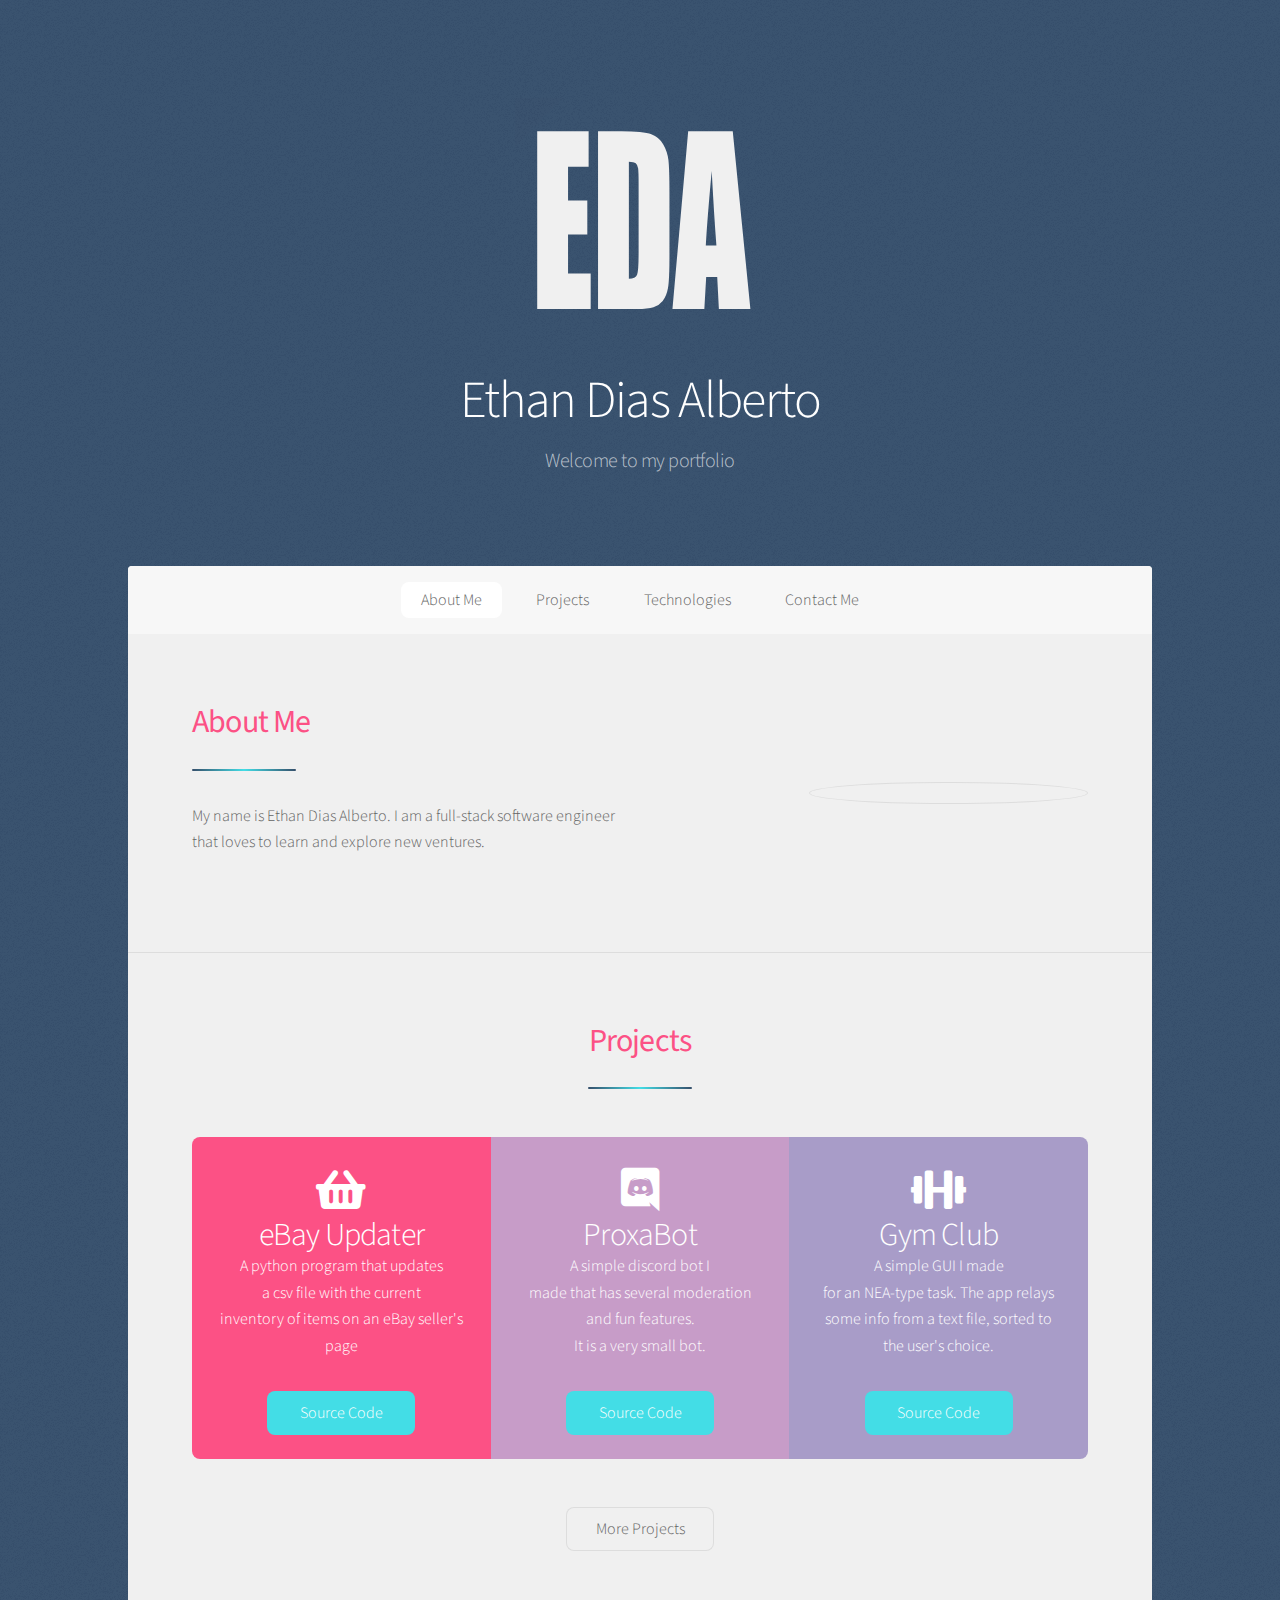
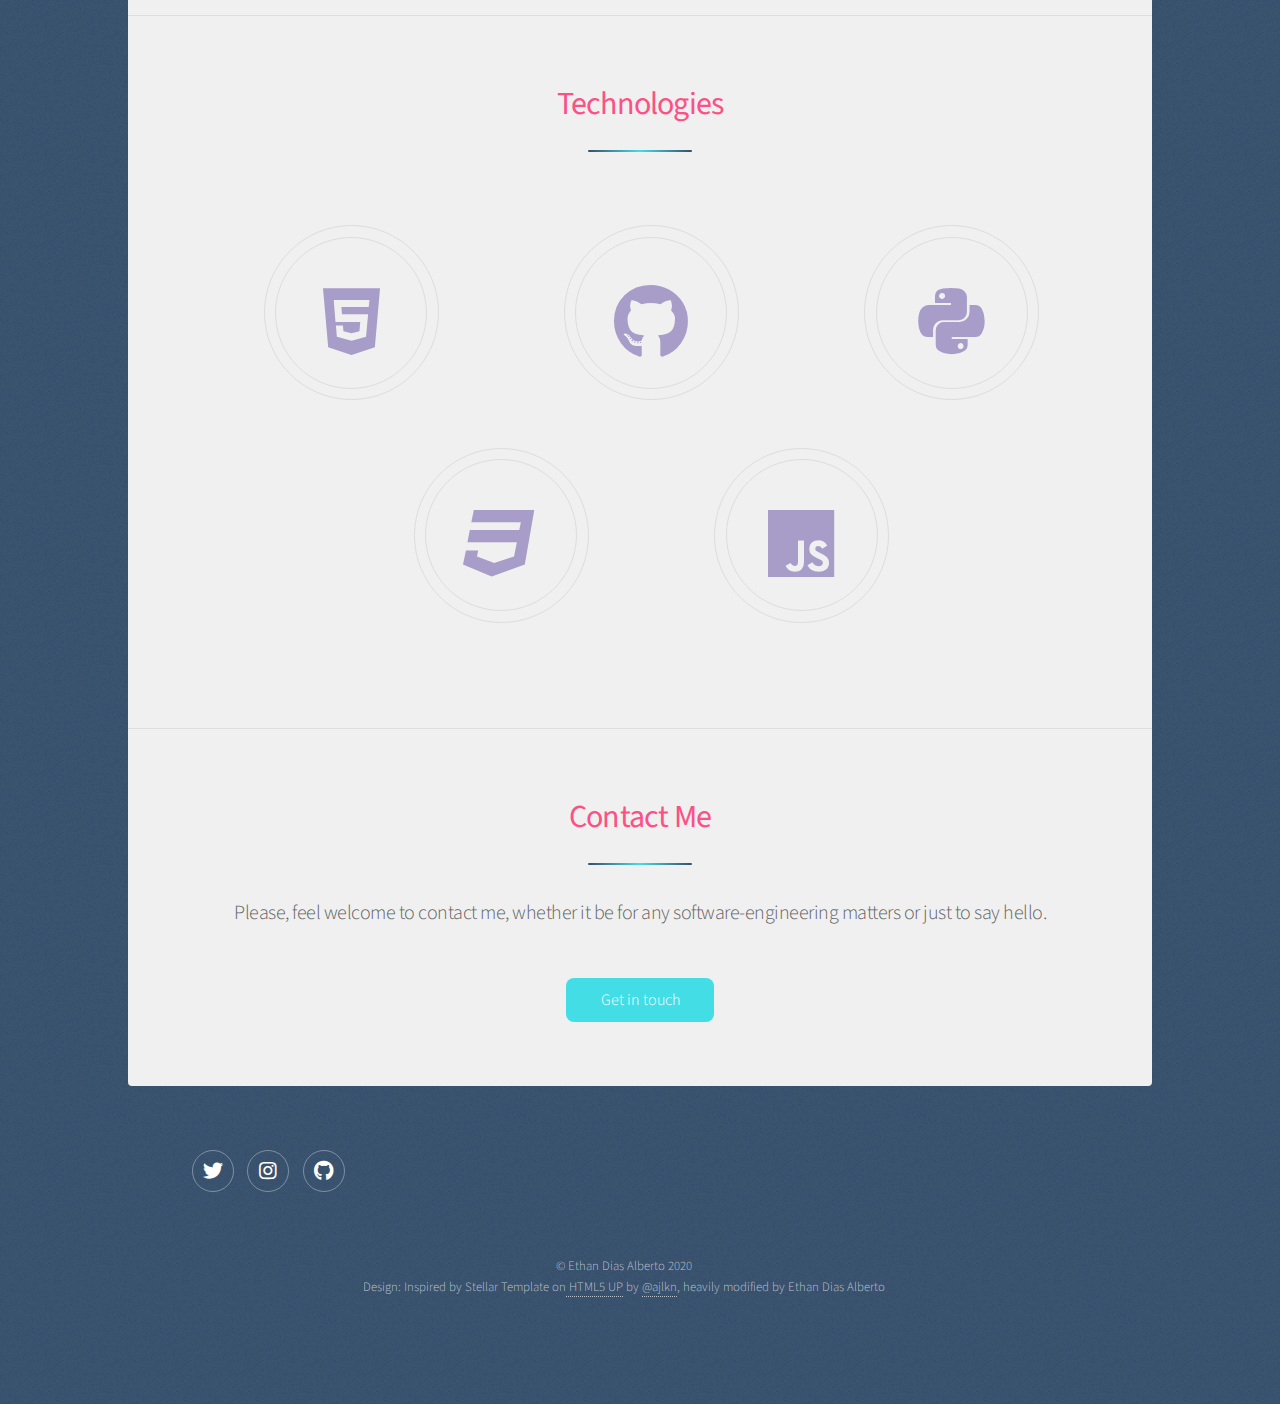
==== commit dc6f68ce: "eBay format" ====
--- a/index.html
+++ b/index.html
@@ -65,7 +65,7 @@
 								<ul class="statistics">
 									<li class="style1">
 										<span class="icon solid fa-shopping-basket"></span>
-										<strong>Ebay Updater</strong>
+										<strong>eBay Updater</strong>
 										<p> A python program that updates <br />
 											a csv file with the current <br />
 											inventory of items on an eBay seller's page</p>
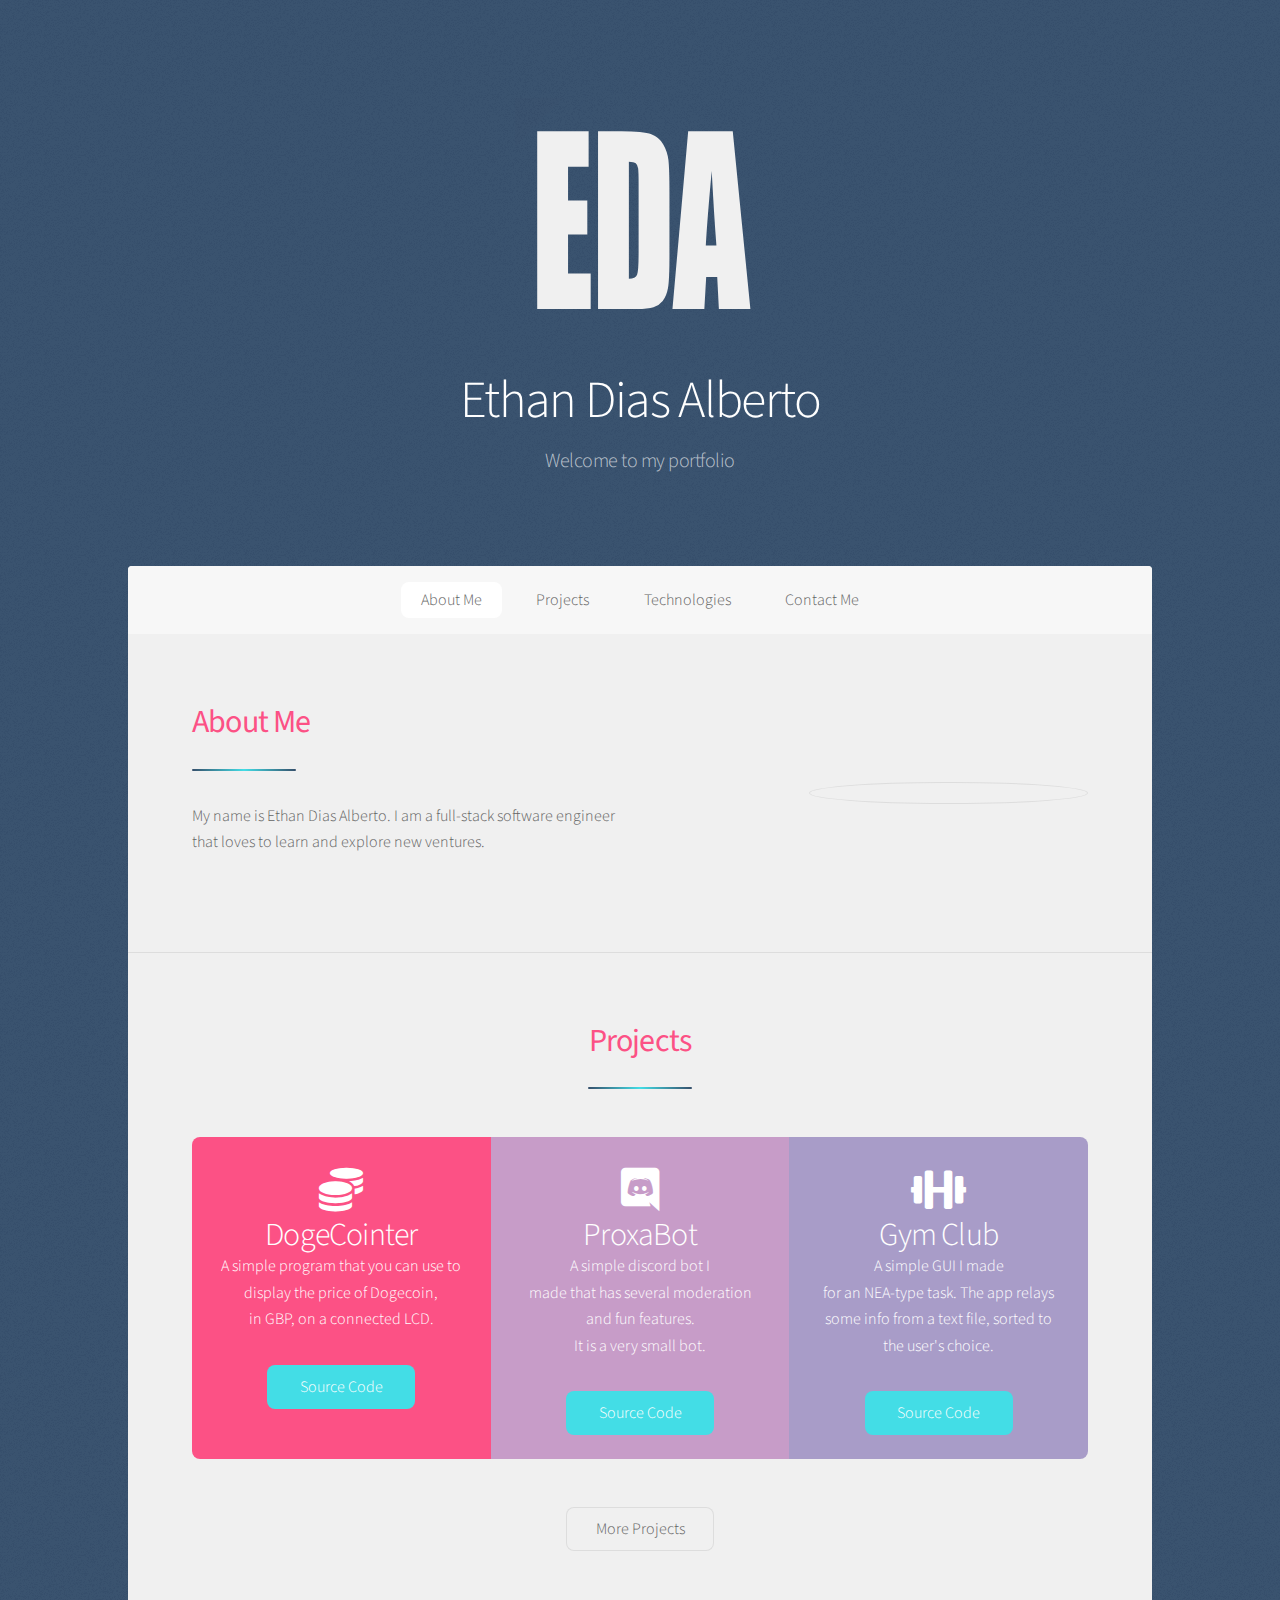
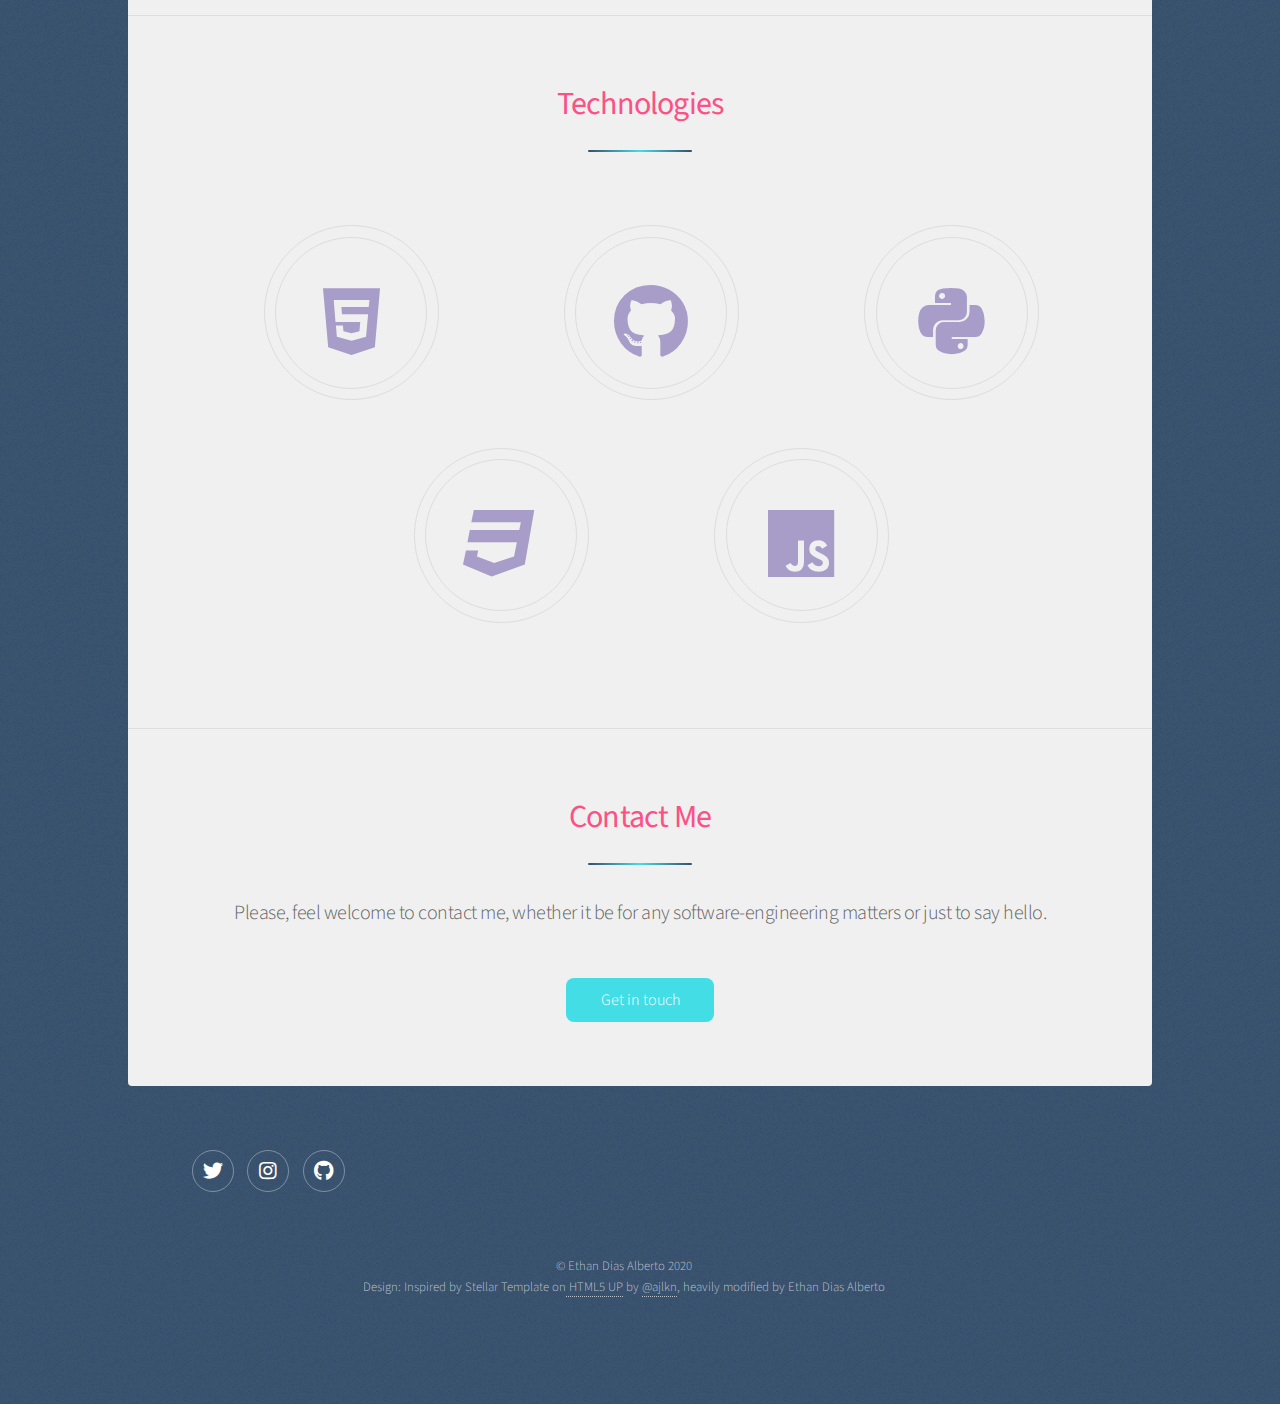
==== commit d346c3e7: "updated primary projects" ====
--- a/index.html
+++ b/index.html
@@ -64,12 +64,13 @@
 								</header>
 								<ul class="statistics">
 									<li class="style1">
-										<span class="icon solid fa-shopping-basket"></span>
-										<strong>eBay Updater</strong>
-										<p> A python program that updates <br />
-											a csv file with the current <br />
-											inventory of items on an eBay seller's page</p>
-										<a href="https://www.github.com/ediasalberto/gymClubNEA" class="button primary"> Source Code</a>
+										<span class="icon solid fa-coins"></span>
+										<strong>DogeCointer</strong>
+										<p> A simple program that you can use to <br />
+											display the price of Dogecoin,<br />
+											in GBP, on a connected LCD.
+										</p>
+										<a href="https://www.github.com/ediasalberto/DogeCointer" class="button primary"> Source Code</a>
 									</li>
 									<li class="style2">
 										<span class="icon brands fa-discord"></span>
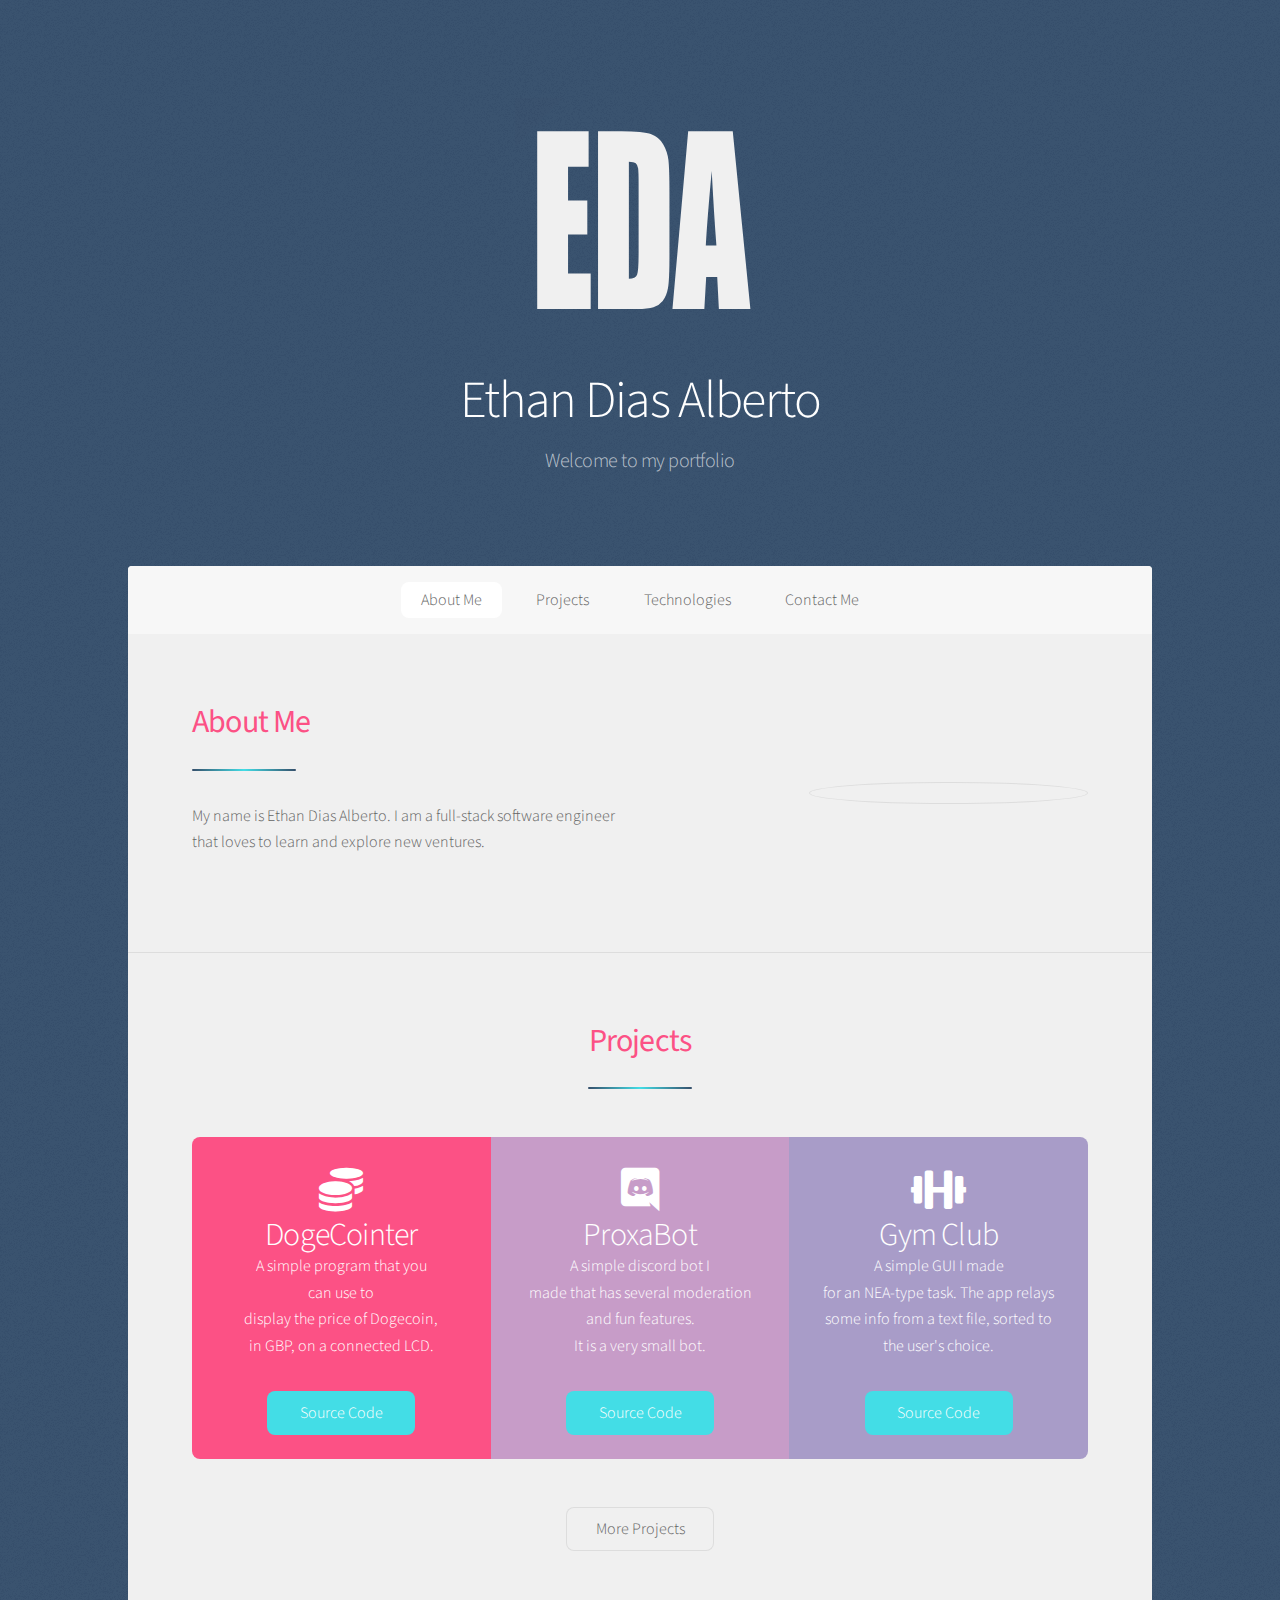
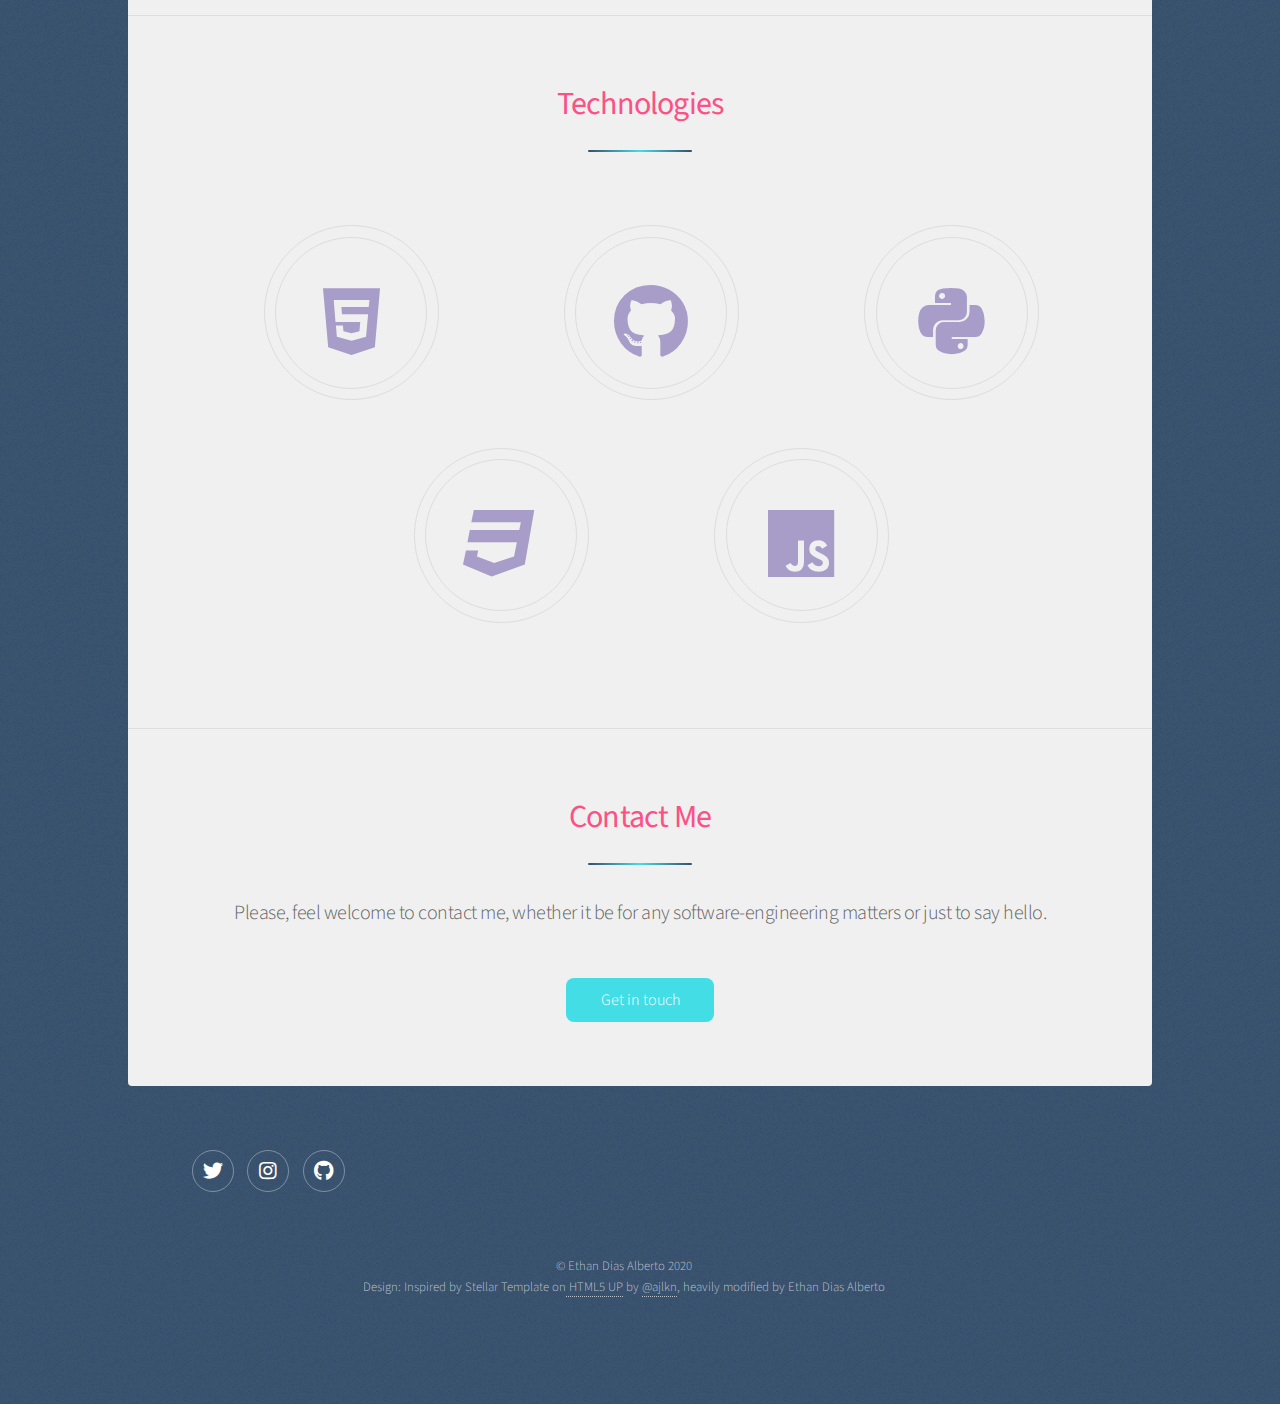
==== commit e7e9354f: "aligned source code buttons" ====
--- a/index.html
+++ b/index.html
@@ -66,7 +66,8 @@
 									<li class="style1">
 										<span class="icon solid fa-coins"></span>
 										<strong>DogeCointer</strong>
-										<p> A simple program that you can use to <br />
+										<p> A simple program that you <br />
+											can use to <br />
 											display the price of Dogecoin,<br />
 											in GBP, on a connected LCD.
 										</p>
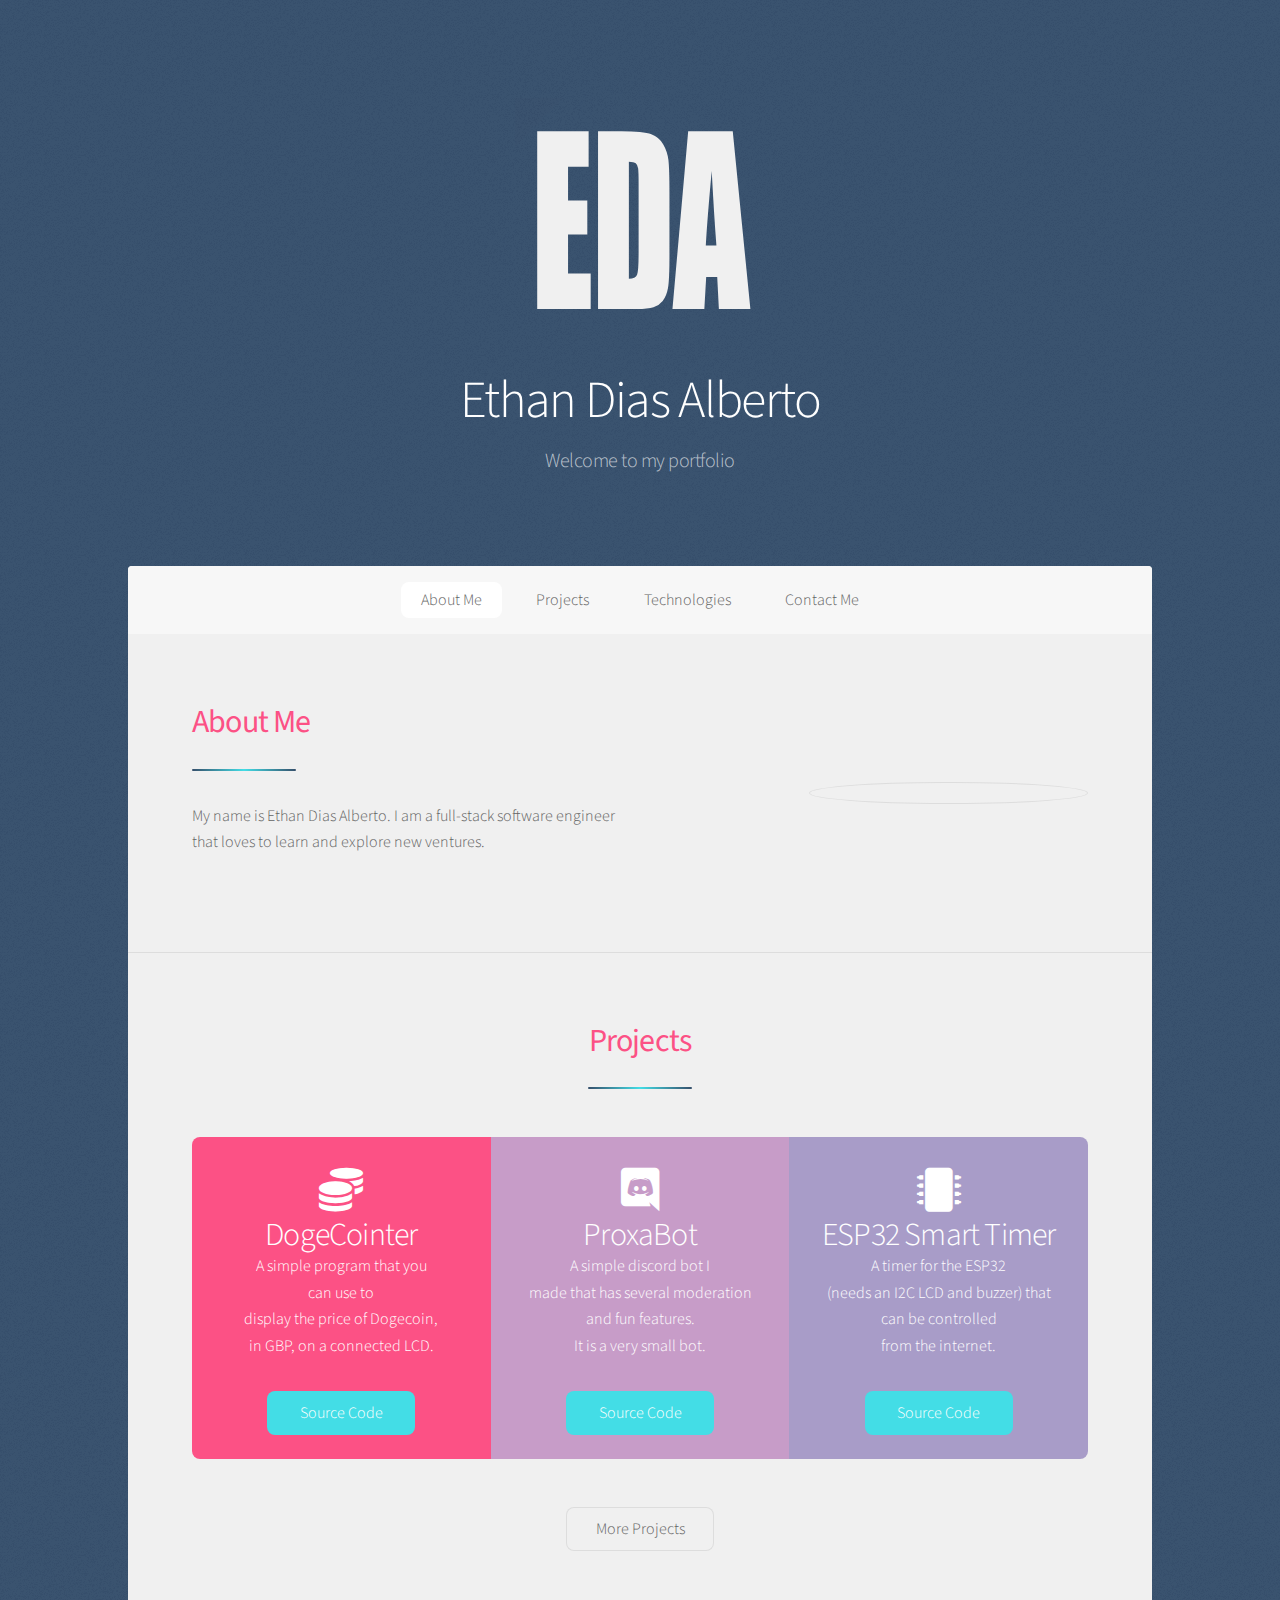
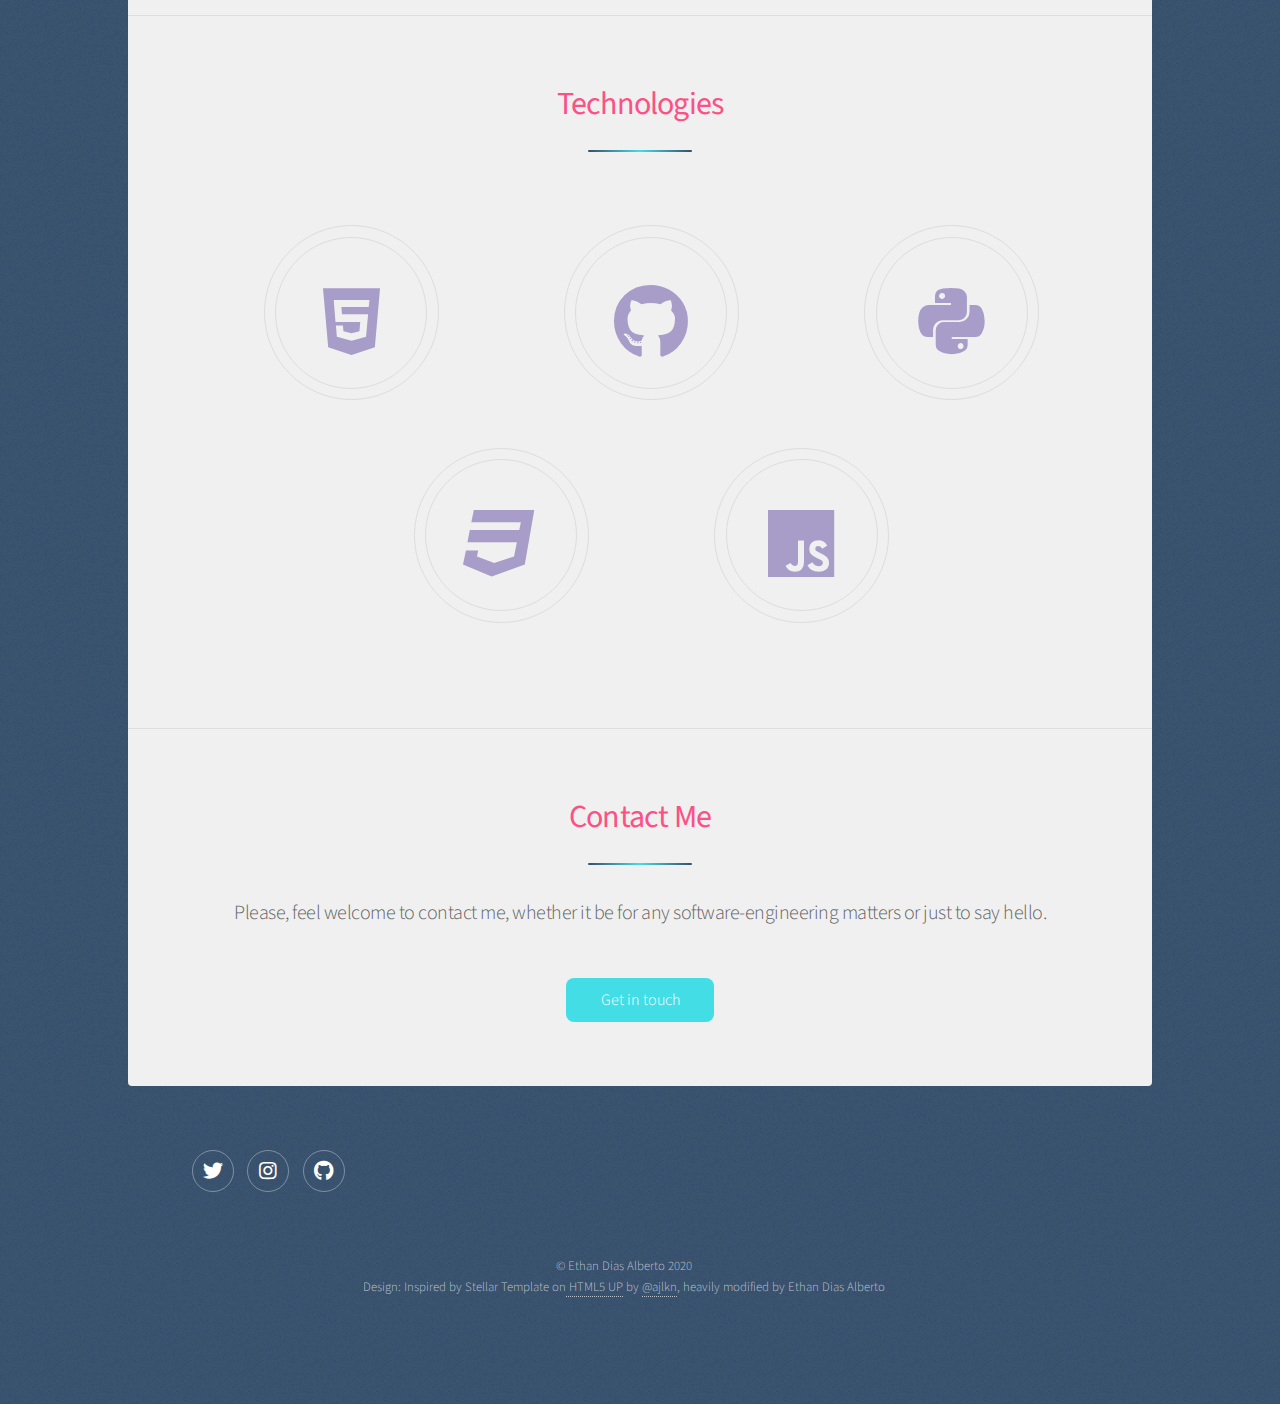
==== commit 696e6774: "fixed source code links and added smart timer" ====
--- a/index.html
+++ b/index.html
@@ -80,15 +80,17 @@
 											made that has several moderation <br />
 											and fun features. <br />
 										It is a very small bot.</p>
-										<a href="https://www.github.com/ediasalberto/gymClubNEA" class="button primary"> Source Code</a>
+										<a href="https://www.github.com/ediasalberto/ProxaBot" class="button primary"> Source Code</a>
 									</li>
 									<li class="style3">
-										<span class="icon solid fa-dumbbell"></span>
-										<strong>Gym Club</strong>
-										<p> A simple GUI I made <br />
-											for an NEA-type task. The app
-										relays some info from a text file, sorted to the user's choice.</p>
-										<a href="https://www.github.com/ediasalberto/gymClubNEA" class="button primary"> Source Code</a>
+										<span class="icon solid fa-microchip"></span>
+										<strong>ESP32 Smart Timer</strong>
+										<p> A timer for the ESP32 <br />
+											(needs an I2C LCD and buzzer) that<br />
+											 can be controlled <br />
+											 from the internet.
+										</p>
+										<a href="https://www.github.com/ediasalberto/SmartTimerESP32" class="button primary"> Source Code</a>
 									</li>
 								</ul>
 								<footer class="major">
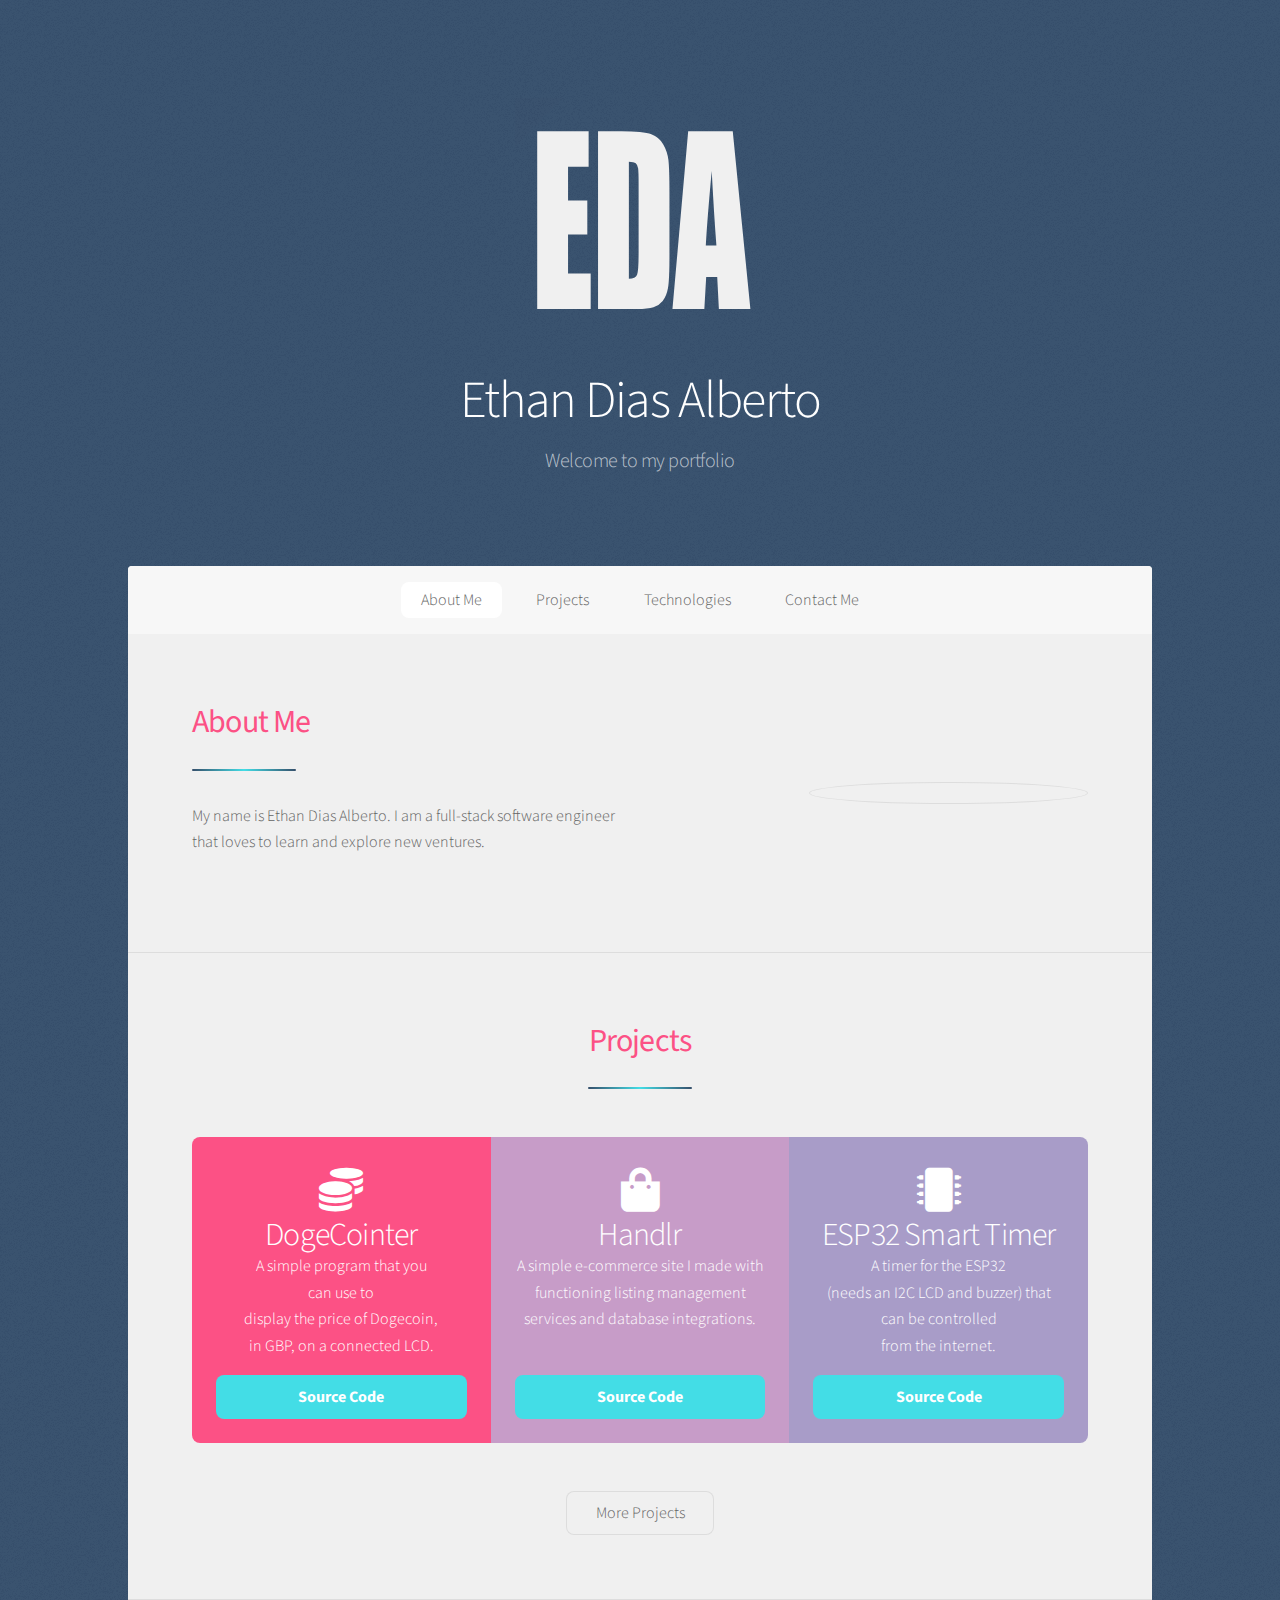
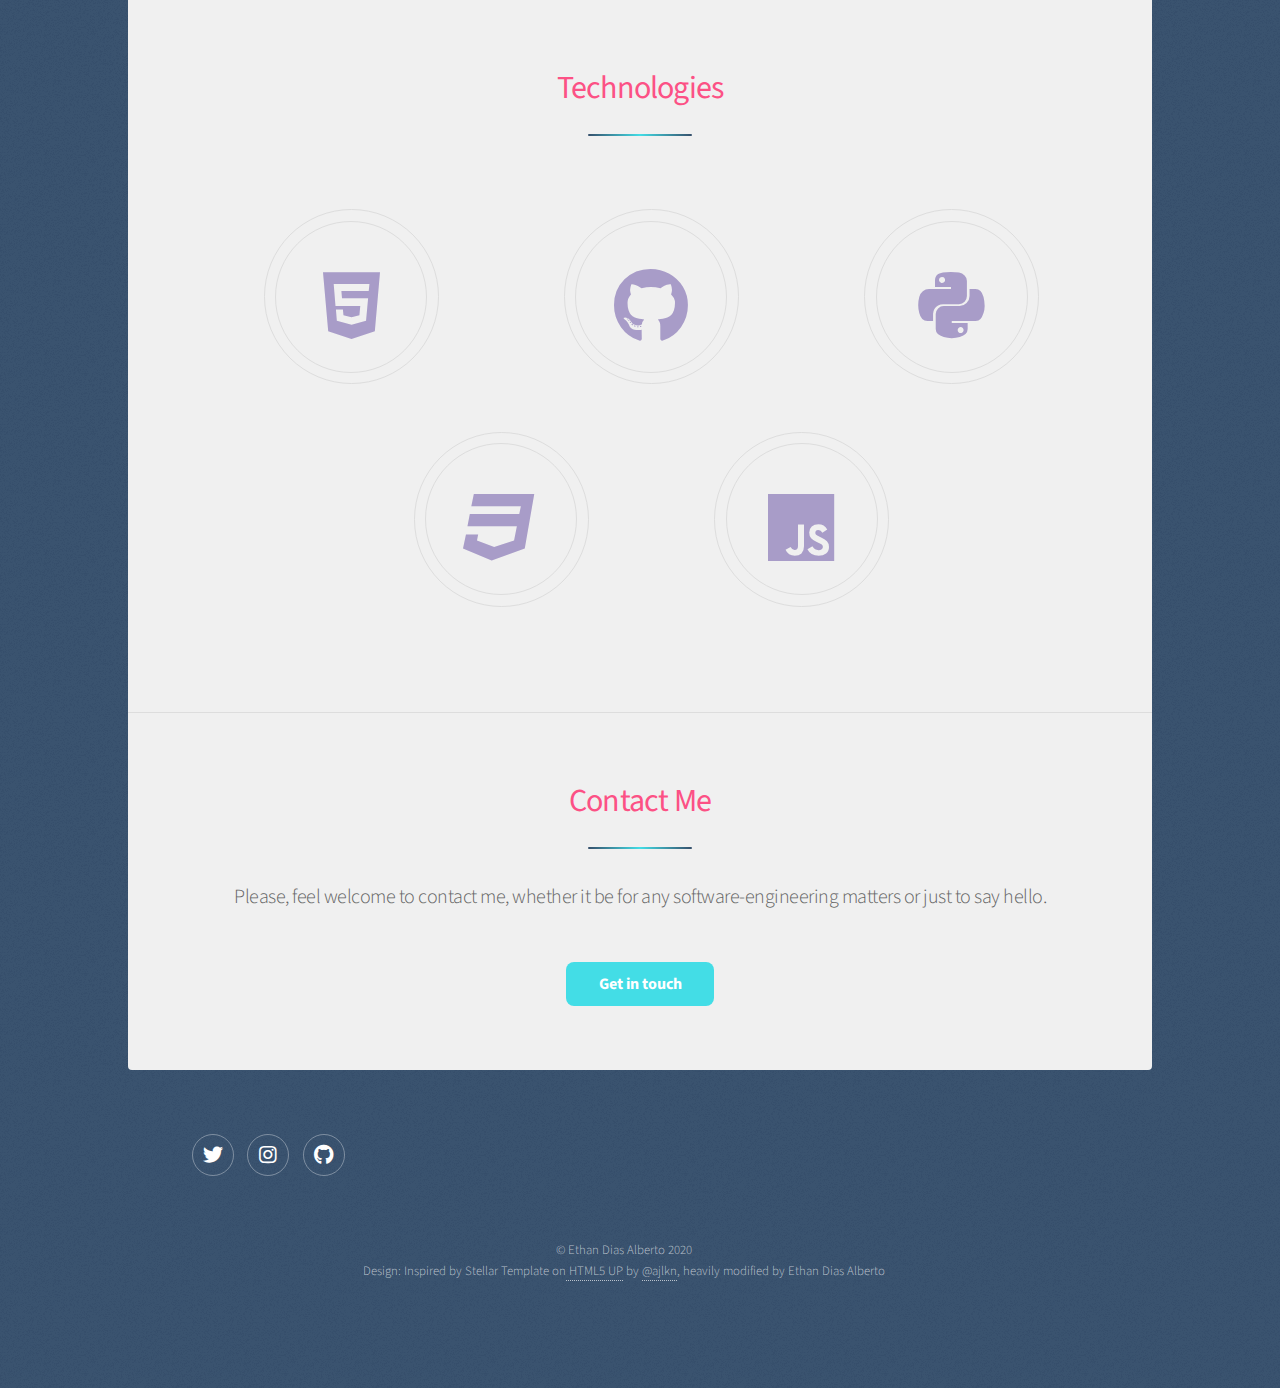
==== commit d654feb6: "update website projects and formatting for descriptions" ====
--- a/index.html
+++ b/index.html
@@ -74,12 +74,9 @@
 										<a href="https://www.github.com/ediasalberto/DogeCointer" class="button primary"> Source Code</a>
 									</li>
 									<li class="style2">
-										<span class="icon brands fa-discord"></span>
-										<strong>ProxaBot</strong>
-										<p> A simple discord bot I <br />
-											made that has several moderation <br />
-											and fun features. <br />
-										It is a very small bot.</p>
+										<span class="icon solid fa-shopping-bag"></span>
+										<strong>Handlr</strong>
+										<p> A simple e-commerce site I made with functioning listing management services and database integrations.</p>
 										<a href="https://www.github.com/ediasalberto/ProxaBot" class="button primary"> Source Code</a>
 									</li>
 									<li class="style3">
@@ -148,7 +145,7 @@
 							<ul class="icons">
 								<li><a href="https://twitter.com/proxamon" class="icon brands fa-twitter alt"><span class="label">Twitter</span></a></li>
 								<li><a href="https://www.instagram.com/ethan_dalberto/" class="icon brands fa-instagram alt"><span class="label">Instagram</span></a></li>
-								<li><a href="https://www.github.com/proxamon" class="icon brands fa-github alt"><span class="label">GitHub</span></a></li>
+								<li><a href="https://www.github.com/ediasalberto" class="icon brands fa-github alt"><span class="label">GitHub</span></a></li>
 							</ul>
 						</section>
 						<p class="copyright">&copy; Ethan Dias Alberto 2020 <br />
--- a/assets/css/main.css
+++ b/assets/css/main.css
@@ -7,44 +7,130 @@
 	Free for personal and commercial use under the CCA 3.0 license (html5up.net/license)
 */
 
-html, body, div, span, applet, object,
-iframe, h1, h2, h3, h4, h5, h6, p, blockquote,
-pre, a, abbr, acronym, address, big, cite,
-code, del, dfn, em, img, ins, kbd, q, s, samp,
-small, strike, strong, sub, sup, tt, var, b,
-u, i, center, dl, dt, dd, ol, ul, li, fieldset,
-form, label, legend, table, caption, tbody,
-tfoot, thead, tr, th, td, article, aside,
-canvas, details, embed, figure, figcaption,
-footer, header, hgroup, menu, nav, output, ruby,
-section, summary, time, mark, audio, video {
+html,
+body,
+div,
+span,
+applet,
+object,
+iframe,
+h1,
+h2,
+h3,
+h4,
+h5,
+h6,
+p,
+blockquote,
+pre,
+a,
+abbr,
+acronym,
+address,
+big,
+cite,
+code,
+del,
+dfn,
+em,
+img,
+ins,
+kbd,
+q,
+s,
+samp,
+small,
+strike,
+strong,
+sub,
+sup,
+tt,
+var,
+b,
+u,
+i,
+center,
+dl,
+dt,
+dd,
+ol,
+ul,
+li,
+fieldset,
+form,
+label,
+legend,
+table,
+caption,
+tbody,
+tfoot,
+thead,
+tr,
+th,
+td,
+article,
+aside,
+canvas,
+details,
+embed,
+figure,
+figcaption,
+footer,
+header,
+hgroup,
+menu,
+nav,
+output,
+ruby,
+section,
+summary,
+time,
+mark,
+audio,
+video {
 	margin: 0;
 	padding: 0;
 	border: 0;
 	font-size: 100%;
 	font: inherit;
-	vertical-align: baseline;}
-
-article, aside, details, figcaption, figure,
-footer, header, hgroup, menu, nav, section {
-	display: block;}
+	vertical-align: baseline;
+}
+
+article,
+aside,
+details,
+figcaption,
+figure,
+footer,
+header,
+hgroup,
+menu,
+nav,
+section {
+	display: block;
+}
 
 body {
 	line-height: 1;
 }
 
-ol, ul {
+ol,
+ul {
 	list-style: none;
 }
 
-blockquote, q {
+blockquote,
+q {
 	quotes: none;
 }
 
-	blockquote:before, blockquote:after, q:before, q:after {
-		content: '';
-		content: none;
-	}
+blockquote:before,
+blockquote:after,
+q:before,
+q:after {
+	content: '';
+	content: none;
+}
 
 table {
 	border-collapse: collapse;
@@ -65,7 +151,9 @@
 	padding: 0;
 }
 
-input, select, textarea {
+input,
+select,
+textarea {
 	-moz-appearance: none;
 	-webkit-appearance: none;
 	-ms-appearance: none;
@@ -74,265 +162,546 @@
 
 /* Basic */
 
-	@-ms-viewport {
-		width: device-width;
-	}
-
+@-ms-viewport {
+	width: device-width;
+}
+
+body {
+	-ms-overflow-style: scrollbar;
+}
+
+@media screen and (max-width: 480px) {
+
+	html,
 	body {
-		-ms-overflow-style: scrollbar;
-	}
-
-	@media screen and (max-width: 480px) {
-
-		html, body {
-			min-width: 320px;
-		}
-
-	}
-
-	html {
-		box-sizing: border-box;
-	}
-
-	*, *:before, *:after {
-		box-sizing: inherit;
-	}
-
-	body {
-		background-color: #364f6b;
-		background-image: url("images/overlay.png"), -moz-linear-gradient(45deg, #364f6b 15%, #364f6b 85%);
-		background-image: url("images/overlay.png"), -webkit-linear-gradient(45deg, #364f6b 15%, #364f6b 85%);
-		background-image: url("images/overlay.png"), -ms-linear-gradient(45deg, #364f6b 15%, #364f6b 85%);
-		background-image: url("images/overlay.png"), linear-gradient(45deg, #364f6b 15%, #364f6b 85%);
-	}
-
-
-		body.is-preload *, body.is-preload *:before, body.is-preload *:after {
-			-moz-animation: none !important;
-			-webkit-animation: none !important;
-			-ms-animation: none !important;
-			animation: none !important;
-			-moz-transition: none !important;
-			-webkit-transition: none !important;
-			-ms-transition: none !important;
-			transition: none !important;
-		}
+		min-width: 320px;
+	}
+
+}
+
+html {
+	box-sizing: border-box;
+}
+
+*,
+*:before,
+*:after {
+	box-sizing: inherit;
+}
+
+body {
+	background-color: #364f6b;
+	background-image: url("images/overlay.png"), -moz-linear-gradient(45deg, #364f6b 15%, #364f6b 85%);
+	background-image: url("images/overlay.png"), -webkit-linear-gradient(45deg, #364f6b 15%, #364f6b 85%);
+	background-image: url("images/overlay.png"), -ms-linear-gradient(45deg, #364f6b 15%, #364f6b 85%);
+	background-image: url("images/overlay.png"), linear-gradient(45deg, #364f6b 15%, #364f6b 85%);
+}
+
+
+body.is-preload *,
+body.is-preload *:before,
+body.is-preload *:after {
+	-moz-animation: none !important;
+	-webkit-animation: none !important;
+	-ms-animation: none !important;
+	animation: none !important;
+	-moz-transition: none !important;
+	-webkit-transition: none !important;
+	-ms-transition: none !important;
+	transition: none !important;
+}
 
 /* Type */
 
-	body {
-		background-color: #364f6b;
-		color: rgba(255, 255, 255, 0.65);
-	}
-
-	body, input, select, textarea {
-		font-family: "Source Sans Pro", Helvetica, sans-serif;
-		font-size: 17pt;
-		font-weight: 300;
-		line-height: 1.65;
-	}
-
-		@media screen and (max-width: 1680px) {
-
-			body, input, select, textarea {
-				font-size: 14pt;
-			}
-
-		}
-
-		@media screen and (max-width: 1280px) {
-
-			body, input, select, textarea {
-				font-size: 12pt;
-			}
-
-		}
-
-		@media screen and (max-width: 360px) {
-
-			body, input, select, textarea {
-				font-size: 11pt;
-			}
-
-		}
-
-	a {
-		-moz-transition: color 0.2s ease, border-bottom 0.2s ease;
-		-webkit-transition: color 0.2s ease, border-bottom 0.2s ease;
-		-ms-transition: color 0.2s ease, border-bottom 0.2s ease;
-		transition: color 0.2s ease, border-bottom 0.2s ease;
-		text-decoration: none;
-		border-bottom: dotted 1px;
-		color: inherit;
-	}
-
-		a:hover {
-			border-bottom-color: transparent;
-		}
-
-	strong, b {
-		font-weight: 400;
-	}
-
-	em, i {
-		font-style: italic;
-	}
-
-	p {
-		margin: 0 0 2em 0;
-	}
-
-		p.content {
-			-moz-columns: 20em 2;
-			-webkit-columns: 20em 2;
-			-ms-columns: 20em 2;
-			columns: 20em 2;
-			-moz-column-gap: 2em;
-			-webkit-column-gap: 2em;
-			-ms-column-gap: 2em;
-			column-gap: 2em;
-			text-align: justify;
-		}
-
-	h1, h2, h3, h4, h5, h6 {
-		font-weight: 300;
-		line-height: 1.5;
-		margin: 0 0 0.7em 0;
-		letter-spacing: -0.025em;
-	}
-
-		h1 a, h2 a, h3 a, h4 a, h5 a, h6 a {
-			color: inherit;
-			text-decoration: none;
-		}
+body {
+	background-color: #364f6b;
+	color: rgba(255, 255, 255, 0.65);
+}
+
+body,
+input,
+select,
+textarea {
+	font-family: "Source Sans Pro", Helvetica, sans-serif;
+	font-size: 17pt;
+	font-weight: 300;
+	line-height: 1.65;
+}
+
+@media screen and (max-width: 1680px) {
+
+	body,
+	input,
+	select,
+	textarea {
+		font-size: 14pt;
+	}
+
+}
+
+@media screen and (max-width: 1280px) {
+
+	body,
+	input,
+	select,
+	textarea {
+		font-size: 12pt;
+	}
+
+}
+
+@media screen and (max-width: 360px) {
+
+	body,
+	input,
+	select,
+	textarea {
+		font-size: 11pt;
+	}
+
+}
+
+a {
+	-moz-transition: color 0.2s ease, border-bottom 0.2s ease;
+	-webkit-transition: color 0.2s ease, border-bottom 0.2s ease;
+	-ms-transition: color 0.2s ease, border-bottom 0.2s ease;
+	transition: color 0.2s ease, border-bottom 0.2s ease;
+	text-decoration: none;
+	border-bottom: dotted 1px;
+	color: inherit;
+}
+
+a:hover {
+	border-bottom-color: transparent;
+}
+
+strong,
+b {
+	font-weight: 400;
+}
+
+em,
+i {
+	font-style: italic;
+}
+
+p {
+	margin: 0 0 2em 0;
+}
+
+p.content {
+	-moz-columns: 20em 2;
+	-webkit-columns: 20em 2;
+	-ms-columns: 20em 2;
+	columns: 20em 2;
+	-moz-column-gap: 2em;
+	-webkit-column-gap: 2em;
+	-ms-column-gap: 2em;
+	column-gap: 2em;
+	text-align: justify;
+}
+
+h1,
+h2,
+h3,
+h4,
+h5,
+h6 {
+	font-weight: 300;
+	line-height: 1.5;
+	margin: 0 0 0.7em 0;
+	letter-spacing: -0.025em;
+}
+
+h1 a,
+h2 a,
+h3 a,
+h4 a,
+h5 a,
+h6 a {
+	color: inherit;
+	text-decoration: none;
+}
+
+h1 {
+	font-size: 2.5em;
+	line-height: 1.2;
+}
+
+h2 {
+	font-size: 1.5em;
+}
+
+h3 {
+	font-size: 1.25em;
+}
+
+h4 {
+	font-size: 1.1em;
+}
+
+h5 {
+	font-size: 0.9em;
+}
+
+h6 {
+	font-size: 0.7em;
+}
+
+@media screen and (max-width: 736px) {
 
 	h1 {
-		font-size: 2.5em;
-		line-height: 1.2;
-	}
-
-	h2 {
-		font-size: 1.5em;
-	}
-
-	h3 {
-		font-size: 1.25em;
-	}
-
-	h4 {
-		font-size: 1.1em;
-	}
-
-	h5 {
-		font-size: 0.9em;
-	}
-
-	h6 {
-		font-size: 0.7em;
-	}
-
-	@media screen and (max-width: 736px) {
-
-		h1 {
-			font-size: 2em;
-		}
-
-	}
-
-	sub {
-		font-size: 0.8em;
-		position: relative;
-		top: 0.5em;
-	}
-
-	sup {
-		font-size: 0.8em;
-		position: relative;
-		top: -0.5em;
-	}
-
-	blockquote {
-		border-left: solid 4px;
-		font-style: italic;
-		margin: 0 0 2em 0;
-		padding: 0.5em 0 0.5em 2em;
-	}
-
-	code {
-		border-radius: 8px;
-		border: solid 1px;
-		font-family: "Courier New", monospace;
-		font-size: 0.9em;
-		margin: 0 0.25em;
-		padding: 0.25em 0.65em;
-	}
-
-	pre {
-		-webkit-overflow-scrolling: touch;
-		font-family: "Courier New", monospace;
-		font-size: 0.9em;
-		margin: 0 0 2em 0;
-	}
-
-		pre code {
-			display: block;
-			line-height: 1.75;
-			padding: 1em 1.5em;
-			overflow-x: auto;
-		}
-
-	hr {
-		border: 0;
-		border-bottom: solid 1px;
-		margin: 2em 0;
-	}
-
-		hr.major {
-			margin: 3em 0;
-		}
-
-	.align-left {
-		text-align: left;
-	}
-
-	.align-center {
-		text-align: center;
-	}
-
-	.align-right {
-		text-align: right;
-	}
-
-	input, select, textarea {
-		color: #ffffff;
-	}
-
-	a:hover {
-		color: #ffffff;
-	}
-
-	strong, b {
-		color: #ffffff;
-	}
-
-	h1, h2, h3, h4, h5, h6 {
-		color: #ffffff;
-	}
-
-	blockquote {
-		border-left-color: rgba(255, 255, 255, 0.35);
-	}
-
-	code {
-		background: rgba(255, 255, 255, 0.075);
-		border-color: rgba(255, 255, 255, 0.35);
-	}
-
-	hr {
-		border-bottom-color: rgba(255, 255, 255, 0.35);
-	}
+		font-size: 2em;
+	}
+
+}
+
+sub {
+	font-size: 0.8em;
+	position: relative;
+	top: 0.5em;
+}
+
+sup {
+	font-size: 0.8em;
+	position: relative;
+	top: -0.5em;
+}
+
+blockquote {
+	border-left: solid 4px;
+	font-style: italic;
+	margin: 0 0 2em 0;
+	padding: 0.5em 0 0.5em 2em;
+}
+
+code {
+	border-radius: 8px;
+	border: solid 1px;
+	font-family: "Courier New", monospace;
+	font-size: 0.9em;
+	margin: 0 0.25em;
+	padding: 0.25em 0.65em;
+}
+
+pre {
+	-webkit-overflow-scrolling: touch;
+	font-family: "Courier New", monospace;
+	font-size: 0.9em;
+	margin: 0 0 2em 0;
+}
+
+pre code {
+	display: block;
+	line-height: 1.75;
+	padding: 1em 1.5em;
+	overflow-x: auto;
+}
+
+hr {
+	border: 0;
+	border-bottom: solid 1px;
+	margin: 2em 0;
+}
+
+hr.major {
+	margin: 3em 0;
+}
+
+.align-left {
+	text-align: left;
+}
+
+.align-center {
+	text-align: center;
+}
+
+.align-right {
+	text-align: right;
+}
+
+input,
+select,
+textarea {
+	color: #ffffff;
+}
+
+a:hover {
+	color: #ffffff;
+}
+
+strong,
+b {
+	color: #ffffff;
+}
+
+h1,
+h2,
+h3,
+h4,
+h5,
+h6 {
+	color: #ffffff;
+}
+
+blockquote {
+	border-left-color: rgba(255, 255, 255, 0.35);
+}
+
+code {
+	background: rgba(255, 255, 255, 0.075);
+	border-color: rgba(255, 255, 255, 0.35);
+}
+
+hr {
+	border-bottom-color: rgba(255, 255, 255, 0.35);
+}
 
 /* Row */
+
+.row {
+	display: flex;
+	flex-wrap: wrap;
+	box-sizing: border-box;
+	align-items: stretch;
+}
+
+.row>* {
+	box-sizing: border-box;
+}
+
+.row.gtr-uniform>*> :last-child {
+	margin-bottom: 0;
+}
+
+.row.aln-left {
+	justify-content: flex-start;
+}
+
+.row.aln-center {
+	justify-content: center;
+}
+
+.row.aln-right {
+	justify-content: flex-end;
+}
+
+.row.aln-top {
+	align-items: flex-start;
+}
+
+.row.aln-middle {
+	align-items: center;
+}
+
+.row.aln-bottom {
+	align-items: flex-end;
+}
+
+.row>.imp {
+	order: -1;
+}
+
+.row>.col-1 {
+	width: 8.33333%;
+}
+
+.row>.off-1 {
+	margin-left: 8.33333%;
+}
+
+.row>.col-2 {
+	width: 16.66667%;
+}
+
+.row>.off-2 {
+	margin-left: 16.66667%;
+}
+
+.row>.col-3 {
+	width: 25%;
+}
+
+.row>.off-3 {
+	margin-left: 25%;
+}
+
+.row>.col-4 {
+	width: 33.33333%;
+}
+
+.row>.off-4 {
+	margin-left: 33.33333%;
+}
+
+.row>.col-5 {
+	width: 41.66667%;
+}
+
+.row>.off-5 {
+	margin-left: 41.66667%;
+}
+
+.row>.col-6 {
+	width: 50%;
+}
+
+.row>.off-6 {
+	margin-left: 50%;
+}
+
+.row>.col-7 {
+	width: 58.33333%;
+}
+
+.row>.off-7 {
+	margin-left: 58.33333%;
+}
+
+.row>.col-8 {
+	width: 66.66667%;
+}
+
+.row>.off-8 {
+	margin-left: 66.66667%;
+}
+
+.row>.col-9 {
+	width: 75%;
+}
+
+.row>.off-9 {
+	margin-left: 75%;
+}
+
+.row>.col-10 {
+	width: 83.33333%;
+}
+
+.row>.off-10 {
+	margin-left: 83.33333%;
+}
+
+.row>.col-11 {
+	width: 91.66667%;
+}
+
+.row>.off-11 {
+	margin-left: 91.66667%;
+}
+
+.row>.col-12 {
+	width: 100%;
+}
+
+.row>.off-12 {
+	margin-left: 100%;
+}
+
+.row.gtr-0 {
+	margin-top: 0;
+	margin-left: 0em;
+}
+
+.row.gtr-0>* {
+	padding: 0 0 0 0em;
+}
+
+.row.gtr-0.gtr-uniform {
+	margin-top: 0em;
+}
+
+.row.gtr-0.gtr-uniform>* {
+	padding-top: 0em;
+}
+
+.row.gtr-25 {
+	margin-top: 0;
+	margin-left: -0.375em;
+}
+
+.row.gtr-25>* {
+	padding: 0 0 0 0.375em;
+}
+
+.row.gtr-25.gtr-uniform {
+	margin-top: -0.375em;
+}
+
+.row.gtr-25.gtr-uniform>* {
+	padding-top: 0.375em;
+}
+
+.row.gtr-50 {
+	margin-top: 0;
+	margin-left: -0.75em;
+}
+
+.row.gtr-50>* {
+	padding: 0 0 0 0.75em;
+}
+
+.row.gtr-50.gtr-uniform {
+	margin-top: -0.75em;
+}
+
+.row.gtr-50.gtr-uniform>* {
+	padding-top: 0.75em;
+}
+
+.row {
+	margin-top: 0;
+	margin-left: -1.5em;
+}
+
+.row>* {
+	padding: 0 0 0 1.5em;
+}
+
+.row.gtr-uniform {
+	margin-top: -1.5em;
+}
+
+.row.gtr-uniform>* {
+	padding-top: 1.5em;
+}
+
+.row.gtr-150 {
+	margin-top: 0;
+	margin-left: -2.25em;
+}
+
+.row.gtr-150>* {
+	padding: 0 0 0 2.25em;
+}
+
+.row.gtr-150.gtr-uniform {
+	margin-top: -2.25em;
+}
+
+.row.gtr-150.gtr-uniform>* {
+	padding-top: 2.25em;
+}
+
+.row.gtr-200 {
+	margin-top: 0;
+	margin-left: -3em;
+}
+
+.row.gtr-200>* {
+	padding: 0 0 0 3em;
+}
+
+.row.gtr-200.gtr-uniform {
+	margin-top: -3em;
+}
+
+.row.gtr-200.gtr-uniform>* {
+	padding-top: 3em;
+}
+
+
+@media screen and (max-width: 1680px) {
 
 	.row {
 		display: flex;
@@ -341,3477 +710,3264 @@
 		align-items: stretch;
 	}
 
-		.row > * {
-			box-sizing: border-box;
-		}
-
-		.row.gtr-uniform > * > :last-child {
-			margin-bottom: 0;
-		}
-
-		.row.aln-left {
-			justify-content: flex-start;
-		}
-
-		.row.aln-center {
-			justify-content: center;
-		}
-
-		.row.aln-right {
-			justify-content: flex-end;
-		}
-
-		.row.aln-top {
-			align-items: flex-start;
-		}
-
-		.row.aln-middle {
-			align-items: center;
-		}
-
-		.row.aln-bottom {
-			align-items: flex-end;
-		}
-
-		.row > .imp {
-			order: -1;
-		}
-
-		.row > .col-1 {
-			width: 8.33333%;
-		}
-
-		.row > .off-1 {
-			margin-left: 8.33333%;
-		}
-
-		.row > .col-2 {
-			width: 16.66667%;
-		}
-
-		.row > .off-2 {
-			margin-left: 16.66667%;
-		}
-
-		.row > .col-3 {
-			width: 25%;
-		}
-
-		.row > .off-3 {
-			margin-left: 25%;
-		}
-
-		.row > .col-4 {
-			width: 33.33333%;
-		}
-
-		.row > .off-4 {
-			margin-left: 33.33333%;
-		}
-
-		.row > .col-5 {
-			width: 41.66667%;
-		}
-
-		.row > .off-5 {
-			margin-left: 41.66667%;
-		}
-
-		.row > .col-6 {
-			width: 50%;
-		}
-
-		.row > .off-6 {
-			margin-left: 50%;
-		}
-
-		.row > .col-7 {
-			width: 58.33333%;
-		}
-
-		.row > .off-7 {
-			margin-left: 58.33333%;
-		}
-
-		.row > .col-8 {
-			width: 66.66667%;
-		}
-
-		.row > .off-8 {
-			margin-left: 66.66667%;
-		}
-
-		.row > .col-9 {
-			width: 75%;
-		}
-
-		.row > .off-9 {
-			margin-left: 75%;
-		}
-
-		.row > .col-10 {
-			width: 83.33333%;
-		}
-
-		.row > .off-10 {
-			margin-left: 83.33333%;
-		}
-
-		.row > .col-11 {
-			width: 91.66667%;
-		}
-
-		.row > .off-11 {
-			margin-left: 91.66667%;
-		}
-
-		.row > .col-12 {
-			width: 100%;
-		}
-
-		.row > .off-12 {
-			margin-left: 100%;
-		}
-
-		.row.gtr-0 {
-			margin-top: 0;
-			margin-left: 0em;
-		}
-
-			.row.gtr-0 > * {
-				padding: 0 0 0 0em;
-			}
-
-			.row.gtr-0.gtr-uniform {
-				margin-top: 0em;
-			}
-
-				.row.gtr-0.gtr-uniform > * {
-					padding-top: 0em;
-				}
-
-		.row.gtr-25 {
-			margin-top: 0;
-			margin-left: -0.375em;
-		}
-
-			.row.gtr-25 > * {
-				padding: 0 0 0 0.375em;
-			}
-
-			.row.gtr-25.gtr-uniform {
-				margin-top: -0.375em;
-			}
-
-				.row.gtr-25.gtr-uniform > * {
-					padding-top: 0.375em;
-				}
-
-		.row.gtr-50 {
-			margin-top: 0;
-			margin-left: -0.75em;
-		}
-
-			.row.gtr-50 > * {
-				padding: 0 0 0 0.75em;
-			}
-
-			.row.gtr-50.gtr-uniform {
-				margin-top: -0.75em;
-			}
-
-				.row.gtr-50.gtr-uniform > * {
-					padding-top: 0.75em;
-				}
-
-		.row {
-			margin-top: 0;
-			margin-left: -1.5em;
-		}
-
-			.row > * {
-				padding: 0 0 0 1.5em;
-			}
-
-			.row.gtr-uniform {
-				margin-top: -1.5em;
-			}
-
-				.row.gtr-uniform > * {
-					padding-top: 1.5em;
-				}
-
-		.row.gtr-150 {
-			margin-top: 0;
-			margin-left: -2.25em;
-		}
-
-			.row.gtr-150 > * {
-				padding: 0 0 0 2.25em;
-			}
-
-			.row.gtr-150.gtr-uniform {
-				margin-top: -2.25em;
-			}
-
-				.row.gtr-150.gtr-uniform > * {
-					padding-top: 2.25em;
-				}
-
-		.row.gtr-200 {
-			margin-top: 0;
-			margin-left: -3em;
-		}
-
-			.row.gtr-200 > * {
-				padding: 0 0 0 3em;
-			}
-
-			.row.gtr-200.gtr-uniform {
-				margin-top: -3em;
-			}
-
-				.row.gtr-200.gtr-uniform > * {
-					padding-top: 3em;
-				}
-
-
-		@media screen and (max-width: 1680px) {
-
-			.row {
-				display: flex;
-				flex-wrap: wrap;
-				box-sizing: border-box;
-				align-items: stretch;
-			}
-
-				.row > * {
-					box-sizing: border-box;
-				}
-
-				.row.gtr-uniform > * > :last-child {
-					margin-bottom: 0;
-				}
-
-				.row.aln-left {
-					justify-content: flex-start;
-				}
-
-				.row.aln-center {
-					justify-content: center;
-				}
-
-				.row.aln-right {
-					justify-content: flex-end;
-				}
-
-				.row.aln-top {
-					align-items: flex-start;
-				}
-
-				.row.aln-middle {
-					align-items: center;
-				}
-
-				.row.aln-bottom {
-					align-items: flex-end;
-				}
-
-				.row > .imp-xlarge {
-					order: -1;
-				}
-
-				.row > .col-1-xlarge {
-					width: 8.33333%;
-				}
-
-				.row > .off-1-xlarge {
-					margin-left: 8.33333%;
-				}
-
-				.row > .col-2-xlarge {
-					width: 16.66667%;
-				}
-
-				.row > .off-2-xlarge {
-					margin-left: 16.66667%;
-				}
-
-				.row > .col-3-xlarge {
-					width: 25%;
-				}
-
-				.row > .off-3-xlarge {
-					margin-left: 25%;
-				}
-
-				.row > .col-4-xlarge {
-					width: 33.33333%;
-				}
-
-				.row > .off-4-xlarge {
-					margin-left: 33.33333%;
-				}
-
-				.row > .col-5-xlarge {
-					width: 41.66667%;
-				}
-
-				.row > .off-5-xlarge {
-					margin-left: 41.66667%;
-				}
-
-				.row > .col-6-xlarge {
-					width: 50%;
-				}
-
-				.row > .off-6-xlarge {
-					margin-left: 50%;
-				}
-
-				.row > .col-7-xlarge {
-					width: 58.33333%;
-				}
-
-				.row > .off-7-xlarge {
-					margin-left: 58.33333%;
-				}
-
-				.row > .col-8-xlarge {
-					width: 66.66667%;
-				}
-
-				.row > .off-8-xlarge {
-					margin-left: 66.66667%;
-				}
-
-				.row > .col-9-xlarge {
-					width: 75%;
-				}
-
-				.row > .off-9-xlarge {
-					margin-left: 75%;
-				}
-
-				.row > .col-10-xlarge {
-					width: 83.33333%;
-				}
-
-				.row > .off-10-xlarge {
-					margin-left: 83.33333%;
-				}
-
-				.row > .col-11-xlarge {
-					width: 91.66667%;
-				}
-
-				.row > .off-11-xlarge {
-					margin-left: 91.66667%;
-				}
-
-				.row > .col-12-xlarge {
-					width: 100%;
-				}
-
-				.row > .off-12-xlarge {
-					margin-left: 100%;
-				}
-
-				.row.gtr-0 {
-					margin-top: 0;
-					margin-left: 0em;
-				}
-
-					.row.gtr-0 > * {
-						padding: 0 0 0 0em;
-					}
-
-					.row.gtr-0.gtr-uniform {
-						margin-top: 0em;
-					}
-
-						.row.gtr-0.gtr-uniform > * {
-							padding-top: 0em;
-						}
-
-				.row.gtr-25 {
-					margin-top: 0;
-					margin-left: -0.375em;
-				}
-
-					.row.gtr-25 > * {
-						padding: 0 0 0 0.375em;
-					}
-
-					.row.gtr-25.gtr-uniform {
-						margin-top: -0.375em;
-					}
-
-						.row.gtr-25.gtr-uniform > * {
-							padding-top: 0.375em;
-						}
-
-				.row.gtr-50 {
-					margin-top: 0;
-					margin-left: -0.75em;
-				}
-
-					.row.gtr-50 > * {
-						padding: 0 0 0 0.75em;
-					}
-
-					.row.gtr-50.gtr-uniform {
-						margin-top: -0.75em;
-					}
-
-						.row.gtr-50.gtr-uniform > * {
-							padding-top: 0.75em;
-						}
-
-				.row {
-					margin-top: 0;
-					margin-left: -1.5em;
-				}
-
-					.row > * {
-						padding: 0 0 0 1.5em;
-					}
-
-					.row.gtr-uniform {
-						margin-top: -1.5em;
-					}
-
-						.row.gtr-uniform > * {
-							padding-top: 1.5em;
-						}
-
-				.row.gtr-150 {
-					margin-top: 0;
-					margin-left: -2.25em;
-				}
-
-					.row.gtr-150 > * {
-						padding: 0 0 0 2.25em;
-					}
-
-					.row.gtr-150.gtr-uniform {
-						margin-top: -2.25em;
-					}
-
-						.row.gtr-150.gtr-uniform > * {
-							padding-top: 2.25em;
-						}
-
-				.row.gtr-200 {
-					margin-top: 0;
-					margin-left: -3em;
-				}
-
-					.row.gtr-200 > * {
-						padding: 0 0 0 3em;
-					}
-
-					.row.gtr-200.gtr-uniform {
-						margin-top: -3em;
-					}
-
-						.row.gtr-200.gtr-uniform > * {
-							padding-top: 3em;
-						}
-
-		}
-
-		@media screen and (max-width: 1280px) {
-
-			.row {
-				display: flex;
-				flex-wrap: wrap;
-				box-sizing: border-box;
-				align-items: stretch;
-			}
-
-				.row > * {
-					box-sizing: border-box;
-				}
-
-				.row.gtr-uniform > * > :last-child {
-					margin-bottom: 0;
-				}
-
-				.row.aln-left {
-					justify-content: flex-start;
-				}
-
-				.row.aln-center {
-					justify-content: center;
-				}
-
-				.row.aln-right {
-					justify-content: flex-end;
-				}
-
-				.row.aln-top {
-					align-items: flex-start;
-				}
-
-				.row.aln-middle {
-					align-items: center;
-				}
-
-				.row.aln-bottom {
-					align-items: flex-end;
-				}
-
-				.row > .imp-large {
-					order: -1;
-				}
-
-				.row > .col-1-large {
-					width: 8.33333%;
-				}
-
-				.row > .off-1-large {
-					margin-left: 8.33333%;
-				}
-
-				.row > .col-2-large {
-					width: 16.66667%;
-				}
-
-				.row > .off-2-large {
-					margin-left: 16.66667%;
-				}
-
-				.row > .col-3-large {
-					width: 25%;
-				}
-
-				.row > .off-3-large {
-					margin-left: 25%;
-				}
-
-				.row > .col-4-large {
-					width: 33.33333%;
-				}
-
-				.row > .off-4-large {
-					margin-left: 33.33333%;
-				}
-
-				.row > .col-5-large {
-					width: 41.66667%;
-				}
-
-				.row > .off-5-large {
-					margin-left: 41.66667%;
-				}
-
-				.row > .col-6-large {
-					width: 50%;
-				}
-
-				.row > .off-6-large {
-					margin-left: 50%;
-				}
-
-				.row > .col-7-large {
-					width: 58.33333%;
-				}
-
-				.row > .off-7-large {
-					margin-left: 58.33333%;
-				}
-
-				.row > .col-8-large {
-					width: 66.66667%;
-				}
-
-				.row > .off-8-large {
-					margin-left: 66.66667%;
-				}
-
-				.row > .col-9-large {
-					width: 75%;
-				}
-
-				.row > .off-9-large {
-					margin-left: 75%;
-				}
-
-				.row > .col-10-large {
-					width: 83.33333%;
-				}
-
-				.row > .off-10-large {
-					margin-left: 83.33333%;
-				}
-
-				.row > .col-11-large {
-					width: 91.66667%;
-				}
-
-				.row > .off-11-large {
-					margin-left: 91.66667%;
-				}
-
-				.row > .col-12-large {
-					width: 100%;
-				}
-
-				.row > .off-12-large {
-					margin-left: 100%;
-				}
-
-				.row.gtr-0 {
-					margin-top: 0;
-					margin-left: 0em;
-				}
-
-					.row.gtr-0 > * {
-						padding: 0 0 0 0em;
-					}
-
-					.row.gtr-0.gtr-uniform {
-						margin-top: 0em;
-					}
-
-						.row.gtr-0.gtr-uniform > * {
-							padding-top: 0em;
-						}
-
-				.row.gtr-25 {
-					margin-top: 0;
-					margin-left: -0.375em;
-				}
-
-					.row.gtr-25 > * {
-						padding: 0 0 0 0.375em;
-					}
-
-					.row.gtr-25.gtr-uniform {
-						margin-top: -0.375em;
-					}
-
-						.row.gtr-25.gtr-uniform > * {
-							padding-top: 0.375em;
-						}
-
-				.row.gtr-50 {
-					margin-top: 0;
-					margin-left: -0.75em;
-				}
-
-					.row.gtr-50 > * {
-						padding: 0 0 0 0.75em;
-					}
-
-					.row.gtr-50.gtr-uniform {
-						margin-top: -0.75em;
-					}
-
-						.row.gtr-50.gtr-uniform > * {
-							padding-top: 0.75em;
-						}
-
-				.row {
-					margin-top: 0;
-					margin-left: -1.5em;
-				}
-
-					.row > * {
-						padding: 0 0 0 1.5em;
-					}
-
-					.row.gtr-uniform {
-						margin-top: -1.5em;
-					}
-
-						.row.gtr-uniform > * {
-							padding-top: 1.5em;
-						}
-
-				.row.gtr-150 {
-					margin-top: 0;
-					margin-left: -2.25em;
-				}
-
-					.row.gtr-150 > * {
-						padding: 0 0 0 2.25em;
-					}
-
-					.row.gtr-150.gtr-uniform {
-						margin-top: -2.25em;
-					}
-
-						.row.gtr-150.gtr-uniform > * {
-							padding-top: 2.25em;
-						}
-
-				.row.gtr-200 {
-					margin-top: 0;
-					margin-left: -3em;
-				}
-
-					.row.gtr-200 > * {
-						padding: 0 0 0 3em;
-					}
-
-					.row.gtr-200.gtr-uniform {
-						margin-top: -3em;
-					}
-
-						.row.gtr-200.gtr-uniform > * {
-							padding-top: 3em;
-						}
-
-		}
-
-		@media screen and (max-width: 980px) {
-
-			.row {
-				display: flex;
-				flex-wrap: wrap;
-				box-sizing: border-box;
-				align-items: stretch;
-			}
-
-				.row > * {
-					box-sizing: border-box;
-				}
-
-				.row.gtr-uniform > * > :last-child {
-					margin-bottom: 0;
-				}
-
-				.row.aln-left {
-					justify-content: flex-start;
-				}
-
-				.row.aln-center {
-					justify-content: center;
-				}
-
-				.row.aln-right {
-					justify-content: flex-end;
-				}
-
-				.row.aln-top {
-					align-items: flex-start;
-				}
-
-				.row.aln-middle {
-					align-items: center;
-				}
-
-				.row.aln-bottom {
-					align-items: flex-end;
-				}
-
-				.row > .imp-medium {
-					order: -1;
-				}
-
-				.row > .col-1-medium {
-					width: 8.33333%;
-				}
-
-				.row > .off-1-medium {
-					margin-left: 8.33333%;
-				}
-
-				.row > .col-2-medium {
-					width: 16.66667%;
-				}
-
-				.row > .off-2-medium {
-					margin-left: 16.66667%;
-				}
-
-				.row > .col-3-medium {
-					width: 25%;
-				}
-
-				.row > .off-3-medium {
-					margin-left: 25%;
-				}
-
-				.row > .col-4-medium {
-					width: 33.33333%;
-				}
-
-				.row > .off-4-medium {
-					margin-left: 33.33333%;
-				}
-
-				.row > .col-5-medium {
-					width: 41.66667%;
-				}
-
-				.row > .off-5-medium {
-					margin-left: 41.66667%;
-				}
-
-				.row > .col-6-medium {
-					width: 50%;
-				}
-
-				.row > .off-6-medium {
-					margin-left: 50%;
-				}
-
-				.row > .col-7-medium {
-					width: 58.33333%;
-				}
-
-				.row > .off-7-medium {
-					margin-left: 58.33333%;
-				}
-
-				.row > .col-8-medium {
-					width: 66.66667%;
-				}
-
-				.row > .off-8-medium {
-					margin-left: 66.66667%;
-				}
-
-				.row > .col-9-medium {
-					width: 75%;
-				}
-
-				.row > .off-9-medium {
-					margin-left: 75%;
-				}
-
-				.row > .col-10-medium {
-					width: 83.33333%;
-				}
-
-				.row > .off-10-medium {
-					margin-left: 83.33333%;
-				}
-
-				.row > .col-11-medium {
-					width: 91.66667%;
-				}
-
-				.row > .off-11-medium {
-					margin-left: 91.66667%;
-				}
-
-				.row > .col-12-medium {
-					width: 100%;
-				}
-
-				.row > .off-12-medium {
-					margin-left: 100%;
-				}
-
-				.row.gtr-0 {
-					margin-top: 0;
-					margin-left: 0em;
-				}
-
-					.row.gtr-0 > * {
-						padding: 0 0 0 0em;
-					}
-
-					.row.gtr-0.gtr-uniform {
-						margin-top: 0em;
-					}
-
-						.row.gtr-0.gtr-uniform > * {
-							padding-top: 0em;
-						}
-
-				.row.gtr-25 {
-					margin-top: 0;
-					margin-left: -0.375em;
-				}
-
-					.row.gtr-25 > * {
-						padding: 0 0 0 0.375em;
-					}
-
-					.row.gtr-25.gtr-uniform {
-						margin-top: -0.375em;
-					}
-
-						.row.gtr-25.gtr-uniform > * {
-							padding-top: 0.375em;
-						}
-
-				.row.gtr-50 {
-					margin-top: 0;
-					margin-left: -0.75em;
-				}
-
-					.row.gtr-50 > * {
-						padding: 0 0 0 0.75em;
-					}
-
-					.row.gtr-50.gtr-uniform {
-						margin-top: -0.75em;
-					}
-
-						.row.gtr-50.gtr-uniform > * {
-							padding-top: 0.75em;
-						}
-
-				.row {
-					margin-top: 0;
-					margin-left: -1.5em;
-				}
-
-					.row > * {
-						padding: 0 0 0 1.5em;
-					}
-
-					.row.gtr-uniform {
-						margin-top: -1.5em;
-					}
-
-						.row.gtr-uniform > * {
-							padding-top: 1.5em;
-						}
-
-				.row.gtr-150 {
-					margin-top: 0;
-					margin-left: -2.25em;
-				}
-
-					.row.gtr-150 > * {
-						padding: 0 0 0 2.25em;
-					}
-
-					.row.gtr-150.gtr-uniform {
-						margin-top: -2.25em;
-					}
-
-						.row.gtr-150.gtr-uniform > * {
-							padding-top: 2.25em;
-						}
-
-				.row.gtr-200 {
-					margin-top: 0;
-					margin-left: -3em;
-				}
-
-					.row.gtr-200 > * {
-						padding: 0 0 0 3em;
-					}
-
-					.row.gtr-200.gtr-uniform {
-						margin-top: -3em;
-					}
-
-						.row.gtr-200.gtr-uniform > * {
-							padding-top: 3em;
-						}
-
-		}
-
-		@media screen and (max-width: 736px) {
-
-			.row {
-				display: flex;
-				flex-wrap: wrap;
-				box-sizing: border-box;
-				align-items: stretch;
-			}
-
-				.row > * {
-					box-sizing: border-box;
-				}
-
-				.row.gtr-uniform > * > :last-child {
-					margin-bottom: 0;
-				}
-
-				.row.aln-left {
-					justify-content: flex-start;
-				}
-
-				.row.aln-center {
-					justify-content: center;
-				}
-
-				.row.aln-right {
-					justify-content: flex-end;
-				}
-
-				.row.aln-top {
-					align-items: flex-start;
-				}
-
-				.row.aln-middle {
-					align-items: center;
-				}
-
-				.row.aln-bottom {
-					align-items: flex-end;
-				}
-
-				.row > .imp-small {
-					order: -1;
-				}
-
-				.row > .col-1-small {
-					width: 8.33333%;
-				}
-
-				.row > .off-1-small {
-					margin-left: 8.33333%;
-				}
-
-				.row > .col-2-small {
-					width: 16.66667%;
-				}
-
-				.row > .off-2-small {
-					margin-left: 16.66667%;
-				}
-
-				.row > .col-3-small {
-					width: 25%;
-				}
-
-				.row > .off-3-small {
-					margin-left: 25%;
-				}
-
-				.row > .col-4-small {
-					width: 33.33333%;
-				}
-
-				.row > .off-4-small {
-					margin-left: 33.33333%;
-				}
-
-				.row > .col-5-small {
-					width: 41.66667%;
-				}
-
-				.row > .off-5-small {
-					margin-left: 41.66667%;
-				}
-
-				.row > .col-6-small {
-					width: 50%;
-				}
-
-				.row > .off-6-small {
-					margin-left: 50%;
-				}
-
-				.row > .col-7-small {
-					width: 58.33333%;
-				}
-
-				.row > .off-7-small {
-					margin-left: 58.33333%;
-				}
-
-				.row > .col-8-small {
-					width: 66.66667%;
-				}
-
-				.row > .off-8-small {
-					margin-left: 66.66667%;
-				}
-
-				.row > .col-9-small {
-					width: 75%;
-				}
-
-				.row > .off-9-small {
-					margin-left: 75%;
-				}
-
-				.row > .col-10-small {
-					width: 83.33333%;
-				}
-
-				.row > .off-10-small {
-					margin-left: 83.33333%;
-				}
-
-				.row > .col-11-small {
-					width: 91.66667%;
-				}
-
-				.row > .off-11-small {
-					margin-left: 91.66667%;
-				}
-
-				.row > .col-12-small {
-					width: 100%;
-				}
-
-				.row > .off-12-small {
-					margin-left: 100%;
-				}
-
-				.row.gtr-0 {
-					margin-top: 0;
-					margin-left: 0em;
-				}
-
-					.row.gtr-0 > * {
-						padding: 0 0 0 0em;
-					}
-
-					.row.gtr-0.gtr-uniform {
-						margin-top: 0em;
-					}
-
-						.row.gtr-0.gtr-uniform > * {
-							padding-top: 0em;
-						}
-
-				.row.gtr-25 {
-					margin-top: 0;
-					margin-left: -0.25em;
-				}
-
-					.row.gtr-25 > * {
-						padding: 0 0 0 0.25em;
-					}
-
-					.row.gtr-25.gtr-uniform {
-						margin-top: -0.25em;
-					}
-
-						.row.gtr-25.gtr-uniform > * {
-							padding-top: 0.25em;
-						}
-
-				.row.gtr-50 {
-					margin-top: 0;
-					margin-left: -0.5em;
-				}
-
-					.row.gtr-50 > * {
-						padding: 0 0 0 0.5em;
-					}
-
-					.row.gtr-50.gtr-uniform {
-						margin-top: -0.5em;
-					}
-
-						.row.gtr-50.gtr-uniform > * {
-							padding-top: 0.5em;
-						}
-
-				.row {
-					margin-top: 0;
-					margin-left: -1em;
-				}
-
-					.row > * {
-						padding: 0 0 0 1em;
-					}
-
-					.row.gtr-uniform {
-						margin-top: -1em;
-					}
-
-						.row.gtr-uniform > * {
-							padding-top: 1em;
-						}
-
-				.row.gtr-150 {
-					margin-top: 0;
-					margin-left: -1.5em;
-				}
-
-					.row.gtr-150 > * {
-						padding: 0 0 0 1.5em;
-					}
-
-					.row.gtr-150.gtr-uniform {
-						margin-top: -1.5em;
-					}
-
-						.row.gtr-150.gtr-uniform > * {
-							padding-top: 1.5em;
-						}
-
-				.row.gtr-200 {
-					margin-top: 0;
-					margin-left: -2em;
-				}
-
-					.row.gtr-200 > * {
-						padding: 0 0 0 2em;
-					}
-
-					.row.gtr-200.gtr-uniform {
-						margin-top: -2em;
-					}
-
-						.row.gtr-200.gtr-uniform > * {
-							padding-top: 2em;
-						}
-
-		}
-
-		@media screen and (max-width: 480px) {
-
-			.row {
-				display: flex;
-				flex-wrap: wrap;
-				box-sizing: border-box;
-				align-items: stretch;
-			}
-
-				.row > * {
-					box-sizing: border-box;
-				}
-
-				.row.gtr-uniform > * > :last-child {
-					margin-bottom: 0;
-				}
-
-				.row.aln-left {
-					justify-content: flex-start;
-				}
-
-				.row.aln-center {
-					justify-content: center;
-				}
-
-				.row.aln-right {
-					justify-content: flex-end;
-				}
-
-				.row.aln-top {
-					align-items: flex-start;
-				}
-
-				.row.aln-middle {
-					align-items: center;
-				}
-
-				.row.aln-bottom {
-					align-items: flex-end;
-				}
-
-				.row > .imp-xsmall {
-					order: -1;
-				}
-
-				.row > .col-1-xsmall {
-					width: 8.33333%;
-				}
-
-				.row > .off-1-xsmall {
-					margin-left: 8.33333%;
-				}
-
-				.row > .col-2-xsmall {
-					width: 16.66667%;
-				}
-
-				.row > .off-2-xsmall {
-					margin-left: 16.66667%;
-				}
-
-				.row > .col-3-xsmall {
-					width: 25%;
-				}
-
-				.row > .off-3-xsmall {
-					margin-left: 25%;
-				}
-
-				.row > .col-4-xsmall {
-					width: 33.33333%;
-				}
-
-				.row > .off-4-xsmall {
-					margin-left: 33.33333%;
-				}
-
-				.row > .col-5-xsmall {
-					width: 41.66667%;
-				}
-
-				.row > .off-5-xsmall {
-					margin-left: 41.66667%;
-				}
-
-				.row > .col-6-xsmall {
-					width: 50%;
-				}
-
-				.row > .off-6-xsmall {
-					margin-left: 50%;
-				}
-
-				.row > .col-7-xsmall {
-					width: 58.33333%;
-				}
-
-				.row > .off-7-xsmall {
-					margin-left: 58.33333%;
-				}
-
-				.row > .col-8-xsmall {
-					width: 66.66667%;
-				}
-
-				.row > .off-8-xsmall {
-					margin-left: 66.66667%;
-				}
-
-				.row > .col-9-xsmall {
-					width: 75%;
-				}
-
-				.row > .off-9-xsmall {
-					margin-left: 75%;
-				}
-
-				.row > .col-10-xsmall {
-					width: 83.33333%;
-				}
-
-				.row > .off-10-xsmall {
-					margin-left: 83.33333%;
-				}
-
-				.row > .col-11-xsmall {
-					width: 91.66667%;
-				}
-
-				.row > .off-11-xsmall {
-					margin-left: 91.66667%;
-				}
-
-				.row > .col-12-xsmall {
-					width: 100%;
-				}
-
-				.row > .off-12-xsmall {
-					margin-left: 100%;
-				}
-
-				.row.gtr-0 {
-					margin-top: 0;
-					margin-left: 0em;
-				}
-
-					.row.gtr-0 > * {
-						padding: 0 0 0 0em;
-					}
-
-					.row.gtr-0.gtr-uniform {
-						margin-top: 0em;
-					}
-
-						.row.gtr-0.gtr-uniform > * {
-							padding-top: 0em;
-						}
-
-				.row.gtr-25 {
-					margin-top: 0;
-					margin-left: -0.3125em;
-				}
-
-					.row.gtr-25 > * {
-						padding: 0 0 0 0.3125em;
-					}
-
-					.row.gtr-25.gtr-uniform {
-						margin-top: -0.3125em;
-					}
-
-						.row.gtr-25.gtr-uniform > * {
-							padding-top: 0.3125em;
-						}
-
-				.row.gtr-50 {
-					margin-top: 0;
-					margin-left: -0.625em;
-				}
-
-					.row.gtr-50 > * {
-						padding: 0 0 0 0.625em;
-					}
-
-					.row.gtr-50.gtr-uniform {
-						margin-top: -0.625em;
-					}
-
-						.row.gtr-50.gtr-uniform > * {
-							padding-top: 0.625em;
-						}
-
-				.row {
-					margin-top: 0;
-					margin-left: -1.25em;
-				}
-
-					.row > * {
-						padding: 0 0 0 1.25em;
-					}
-
-					.row.gtr-uniform {
-						margin-top: -1.25em;
-					}
-
-						.row.gtr-uniform > * {
-							padding-top: 1.25em;
-						}
-
-				.row.gtr-150 {
-					margin-top: 0;
-					margin-left: -1.875em;
-				}
-
-					.row.gtr-150 > * {
-						padding: 0 0 0 1.875em;
-					}
-
-					.row.gtr-150.gtr-uniform {
-						margin-top: -1.875em;
-					}
-
-						.row.gtr-150.gtr-uniform > * {
-							padding-top: 1.875em;
-						}
-
-				.row.gtr-200 {
-					margin-top: 0;
-					margin-left: -2.5em;
-				}
-
-					.row.gtr-200 > * {
-						padding: 0 0 0 2.5em;
-					}
-
-					.row.gtr-200.gtr-uniform {
-						margin-top: -2.5em;
-					}
-
-						.row.gtr-200.gtr-uniform > * {
-							padding-top: 2.5em;
-						}
-
-		}
+	.row>* {
+		box-sizing: border-box;
+	}
+
+	.row.gtr-uniform>*> :last-child {
+		margin-bottom: 0;
+	}
+
+	.row.aln-left {
+		justify-content: flex-start;
+	}
+
+	.row.aln-center {
+		justify-content: center;
+	}
+
+	.row.aln-right {
+		justify-content: flex-end;
+	}
+
+	.row.aln-top {
+		align-items: flex-start;
+	}
+
+	.row.aln-middle {
+		align-items: center;
+	}
+
+	.row.aln-bottom {
+		align-items: flex-end;
+	}
+
+	.row>.imp-xlarge {
+		order: -1;
+	}
+
+	.row>.col-1-xlarge {
+		width: 8.33333%;
+	}
+
+	.row>.off-1-xlarge {
+		margin-left: 8.33333%;
+	}
+
+	.row>.col-2-xlarge {
+		width: 16.66667%;
+	}
+
+	.row>.off-2-xlarge {
+		margin-left: 16.66667%;
+	}
+
+	.row>.col-3-xlarge {
+		width: 25%;
+	}
+
+	.row>.off-3-xlarge {
+		margin-left: 25%;
+	}
+
+	.row>.col-4-xlarge {
+		width: 33.33333%;
+	}
+
+	.row>.off-4-xlarge {
+		margin-left: 33.33333%;
+	}
+
+	.row>.col-5-xlarge {
+		width: 41.66667%;
+	}
+
+	.row>.off-5-xlarge {
+		margin-left: 41.66667%;
+	}
+
+	.row>.col-6-xlarge {
+		width: 50%;
+	}
+
+	.row>.off-6-xlarge {
+		margin-left: 50%;
+	}
+
+	.row>.col-7-xlarge {
+		width: 58.33333%;
+	}
+
+	.row>.off-7-xlarge {
+		margin-left: 58.33333%;
+	}
+
+	.row>.col-8-xlarge {
+		width: 66.66667%;
+	}
+
+	.row>.off-8-xlarge {
+		margin-left: 66.66667%;
+	}
+
+	.row>.col-9-xlarge {
+		width: 75%;
+	}
+
+	.row>.off-9-xlarge {
+		margin-left: 75%;
+	}
+
+	.row>.col-10-xlarge {
+		width: 83.33333%;
+	}
+
+	.row>.off-10-xlarge {
+		margin-left: 83.33333%;
+	}
+
+	.row>.col-11-xlarge {
+		width: 91.66667%;
+	}
+
+	.row>.off-11-xlarge {
+		margin-left: 91.66667%;
+	}
+
+	.row>.col-12-xlarge {
+		width: 100%;
+	}
+
+	.row>.off-12-xlarge {
+		margin-left: 100%;
+	}
+
+	.row.gtr-0 {
+		margin-top: 0;
+		margin-left: 0em;
+	}
+
+	.row.gtr-0>* {
+		padding: 0 0 0 0em;
+	}
+
+	.row.gtr-0.gtr-uniform {
+		margin-top: 0em;
+	}
+
+	.row.gtr-0.gtr-uniform>* {
+		padding-top: 0em;
+	}
+
+	.row.gtr-25 {
+		margin-top: 0;
+		margin-left: -0.375em;
+	}
+
+	.row.gtr-25>* {
+		padding: 0 0 0 0.375em;
+	}
+
+	.row.gtr-25.gtr-uniform {
+		margin-top: -0.375em;
+	}
+
+	.row.gtr-25.gtr-uniform>* {
+		padding-top: 0.375em;
+	}
+
+	.row.gtr-50 {
+		margin-top: 0;
+		margin-left: -0.75em;
+	}
+
+	.row.gtr-50>* {
+		padding: 0 0 0 0.75em;
+	}
+
+	.row.gtr-50.gtr-uniform {
+		margin-top: -0.75em;
+	}
+
+	.row.gtr-50.gtr-uniform>* {
+		padding-top: 0.75em;
+	}
+
+	.row {
+		margin-top: 0;
+		margin-left: -1.5em;
+	}
+
+	.row>* {
+		padding: 0 0 0 1.5em;
+	}
+
+	.row.gtr-uniform {
+		margin-top: -1.5em;
+	}
+
+	.row.gtr-uniform>* {
+		padding-top: 1.5em;
+	}
+
+	.row.gtr-150 {
+		margin-top: 0;
+		margin-left: -2.25em;
+	}
+
+	.row.gtr-150>* {
+		padding: 0 0 0 2.25em;
+	}
+
+	.row.gtr-150.gtr-uniform {
+		margin-top: -2.25em;
+	}
+
+	.row.gtr-150.gtr-uniform>* {
+		padding-top: 2.25em;
+	}
+
+	.row.gtr-200 {
+		margin-top: 0;
+		margin-left: -3em;
+	}
+
+	.row.gtr-200>* {
+		padding: 0 0 0 3em;
+	}
+
+	.row.gtr-200.gtr-uniform {
+		margin-top: -3em;
+	}
+
+	.row.gtr-200.gtr-uniform>* {
+		padding-top: 3em;
+	}
+
+}
+
+@media screen and (max-width: 1280px) {
+
+	.row {
+		display: flex;
+		flex-wrap: wrap;
+		box-sizing: border-box;
+		align-items: stretch;
+	}
+
+	.row>* {
+		box-sizing: border-box;
+	}
+
+	.row.gtr-uniform>*> :last-child {
+		margin-bottom: 0;
+	}
+
+	.row.aln-left {
+		justify-content: flex-start;
+	}
+
+	.row.aln-center {
+		justify-content: center;
+	}
+
+	.row.aln-right {
+		justify-content: flex-end;
+	}
+
+	.row.aln-top {
+		align-items: flex-start;
+	}
+
+	.row.aln-middle {
+		align-items: center;
+	}
+
+	.row.aln-bottom {
+		align-items: flex-end;
+	}
+
+	.row>.imp-large {
+		order: -1;
+	}
+
+	.row>.col-1-large {
+		width: 8.33333%;
+	}
+
+	.row>.off-1-large {
+		margin-left: 8.33333%;
+	}
+
+	.row>.col-2-large {
+		width: 16.66667%;
+	}
+
+	.row>.off-2-large {
+		margin-left: 16.66667%;
+	}
+
+	.row>.col-3-large {
+		width: 25%;
+	}
+
+	.row>.off-3-large {
+		margin-left: 25%;
+	}
+
+	.row>.col-4-large {
+		width: 33.33333%;
+	}
+
+	.row>.off-4-large {
+		margin-left: 33.33333%;
+	}
+
+	.row>.col-5-large {
+		width: 41.66667%;
+	}
+
+	.row>.off-5-large {
+		margin-left: 41.66667%;
+	}
+
+	.row>.col-6-large {
+		width: 50%;
+	}
+
+	.row>.off-6-large {
+		margin-left: 50%;
+	}
+
+	.row>.col-7-large {
+		width: 58.33333%;
+	}
+
+	.row>.off-7-large {
+		margin-left: 58.33333%;
+	}
+
+	.row>.col-8-large {
+		width: 66.66667%;
+	}
+
+	.row>.off-8-large {
+		margin-left: 66.66667%;
+	}
+
+	.row>.col-9-large {
+		width: 75%;
+	}
+
+	.row>.off-9-large {
+		margin-left: 75%;
+	}
+
+	.row>.col-10-large {
+		width: 83.33333%;
+	}
+
+	.row>.off-10-large {
+		margin-left: 83.33333%;
+	}
+
+	.row>.col-11-large {
+		width: 91.66667%;
+	}
+
+	.row>.off-11-large {
+		margin-left: 91.66667%;
+	}
+
+	.row>.col-12-large {
+		width: 100%;
+	}
+
+	.row>.off-12-large {
+		margin-left: 100%;
+	}
+
+	.row.gtr-0 {
+		margin-top: 0;
+		margin-left: 0em;
+	}
+
+	.row.gtr-0>* {
+		padding: 0 0 0 0em;
+	}
+
+	.row.gtr-0.gtr-uniform {
+		margin-top: 0em;
+	}
+
+	.row.gtr-0.gtr-uniform>* {
+		padding-top: 0em;
+	}
+
+	.row.gtr-25 {
+		margin-top: 0;
+		margin-left: -0.375em;
+	}
+
+	.row.gtr-25>* {
+		padding: 0 0 0 0.375em;
+	}
+
+	.row.gtr-25.gtr-uniform {
+		margin-top: -0.375em;
+	}
+
+	.row.gtr-25.gtr-uniform>* {
+		padding-top: 0.375em;
+	}
+
+	.row.gtr-50 {
+		margin-top: 0;
+		margin-left: -0.75em;
+	}
+
+	.row.gtr-50>* {
+		padding: 0 0 0 0.75em;
+	}
+
+	.row.gtr-50.gtr-uniform {
+		margin-top: -0.75em;
+	}
+
+	.row.gtr-50.gtr-uniform>* {
+		padding-top: 0.75em;
+	}
+
+	.row {
+		margin-top: 0;
+		margin-left: -1.5em;
+	}
+
+	.row>* {
+		padding: 0 0 0 1.5em;
+	}
+
+	.row.gtr-uniform {
+		margin-top: -1.5em;
+	}
+
+	.row.gtr-uniform>* {
+		padding-top: 1.5em;
+	}
+
+	.row.gtr-150 {
+		margin-top: 0;
+		margin-left: -2.25em;
+	}
+
+	.row.gtr-150>* {
+		padding: 0 0 0 2.25em;
+	}
+
+	.row.gtr-150.gtr-uniform {
+		margin-top: -2.25em;
+	}
+
+	.row.gtr-150.gtr-uniform>* {
+		padding-top: 2.25em;
+	}
+
+	.row.gtr-200 {
+		margin-top: 0;
+		margin-left: -3em;
+	}
+
+	.row.gtr-200>* {
+		padding: 0 0 0 3em;
+	}
+
+	.row.gtr-200.gtr-uniform {
+		margin-top: -3em;
+	}
+
+	.row.gtr-200.gtr-uniform>* {
+		padding-top: 3em;
+	}
+
+}
+
+@media screen and (max-width: 980px) {
+
+	.row {
+		display: flex;
+		flex-wrap: wrap;
+		box-sizing: border-box;
+		align-items: stretch;
+	}
+
+	.row>* {
+		box-sizing: border-box;
+	}
+
+	.row.gtr-uniform>*> :last-child {
+		margin-bottom: 0;
+	}
+
+	.row.aln-left {
+		justify-content: flex-start;
+	}
+
+	.row.aln-center {
+		justify-content: center;
+	}
+
+	.row.aln-right {
+		justify-content: flex-end;
+	}
+
+	.row.aln-top {
+		align-items: flex-start;
+	}
+
+	.row.aln-middle {
+		align-items: center;
+	}
+
+	.row.aln-bottom {
+		align-items: flex-end;
+	}
+
+	.row>.imp-medium {
+		order: -1;
+	}
+
+	.row>.col-1-medium {
+		width: 8.33333%;
+	}
+
+	.row>.off-1-medium {
+		margin-left: 8.33333%;
+	}
+
+	.row>.col-2-medium {
+		width: 16.66667%;
+	}
+
+	.row>.off-2-medium {
+		margin-left: 16.66667%;
+	}
+
+	.row>.col-3-medium {
+		width: 25%;
+	}
+
+	.row>.off-3-medium {
+		margin-left: 25%;
+	}
+
+	.row>.col-4-medium {
+		width: 33.33333%;
+	}
+
+	.row>.off-4-medium {
+		margin-left: 33.33333%;
+	}
+
+	.row>.col-5-medium {
+		width: 41.66667%;
+	}
+
+	.row>.off-5-medium {
+		margin-left: 41.66667%;
+	}
+
+	.row>.col-6-medium {
+		width: 50%;
+	}
+
+	.row>.off-6-medium {
+		margin-left: 50%;
+	}
+
+	.row>.col-7-medium {
+		width: 58.33333%;
+	}
+
+	.row>.off-7-medium {
+		margin-left: 58.33333%;
+	}
+
+	.row>.col-8-medium {
+		width: 66.66667%;
+	}
+
+	.row>.off-8-medium {
+		margin-left: 66.66667%;
+	}
+
+	.row>.col-9-medium {
+		width: 75%;
+	}
+
+	.row>.off-9-medium {
+		margin-left: 75%;
+	}
+
+	.row>.col-10-medium {
+		width: 83.33333%;
+	}
+
+	.row>.off-10-medium {
+		margin-left: 83.33333%;
+	}
+
+	.row>.col-11-medium {
+		width: 91.66667%;
+	}
+
+	.row>.off-11-medium {
+		margin-left: 91.66667%;
+	}
+
+	.row>.col-12-medium {
+		width: 100%;
+	}
+
+	.row>.off-12-medium {
+		margin-left: 100%;
+	}
+
+	.row.gtr-0 {
+		margin-top: 0;
+		margin-left: 0em;
+	}
+
+	.row.gtr-0>* {
+		padding: 0 0 0 0em;
+	}
+
+	.row.gtr-0.gtr-uniform {
+		margin-top: 0em;
+	}
+
+	.row.gtr-0.gtr-uniform>* {
+		padding-top: 0em;
+	}
+
+	.row.gtr-25 {
+		margin-top: 0;
+		margin-left: -0.375em;
+	}
+
+	.row.gtr-25>* {
+		padding: 0 0 0 0.375em;
+	}
+
+	.row.gtr-25.gtr-uniform {
+		margin-top: -0.375em;
+	}
+
+	.row.gtr-25.gtr-uniform>* {
+		padding-top: 0.375em;
+	}
+
+	.row.gtr-50 {
+		margin-top: 0;
+		margin-left: -0.75em;
+	}
+
+	.row.gtr-50>* {
+		padding: 0 0 0 0.75em;
+	}
+
+	.row.gtr-50.gtr-uniform {
+		margin-top: -0.75em;
+	}
+
+	.row.gtr-50.gtr-uniform>* {
+		padding-top: 0.75em;
+	}
+
+	.row {
+		margin-top: 0;
+		margin-left: -1.5em;
+	}
+
+	.row>* {
+		padding: 0 0 0 1.5em;
+	}
+
+	.row.gtr-uniform {
+		margin-top: -1.5em;
+	}
+
+	.row.gtr-uniform>* {
+		padding-top: 1.5em;
+	}
+
+	.row.gtr-150 {
+		margin-top: 0;
+		margin-left: -2.25em;
+	}
+
+	.row.gtr-150>* {
+		padding: 0 0 0 2.25em;
+	}
+
+	.row.gtr-150.gtr-uniform {
+		margin-top: -2.25em;
+	}
+
+	.row.gtr-150.gtr-uniform>* {
+		padding-top: 2.25em;
+	}
+
+	.row.gtr-200 {
+		margin-top: 0;
+		margin-left: -3em;
+	}
+
+	.row.gtr-200>* {
+		padding: 0 0 0 3em;
+	}
+
+	.row.gtr-200.gtr-uniform {
+		margin-top: -3em;
+	}
+
+	.row.gtr-200.gtr-uniform>* {
+		padding-top: 3em;
+	}
+
+}
+
+@media screen and (max-width: 736px) {
+
+	.row {
+		display: flex;
+		flex-wrap: wrap;
+		box-sizing: border-box;
+		align-items: stretch;
+	}
+
+	.row>* {
+		box-sizing: border-box;
+	}
+
+	.row.gtr-uniform>*> :last-child {
+		margin-bottom: 0;
+	}
+
+	.row.aln-left {
+		justify-content: flex-start;
+	}
+
+	.row.aln-center {
+		justify-content: center;
+	}
+
+	.row.aln-right {
+		justify-content: flex-end;
+	}
+
+	.row.aln-top {
+		align-items: flex-start;
+	}
+
+	.row.aln-middle {
+		align-items: center;
+	}
+
+	.row.aln-bottom {
+		align-items: flex-end;
+	}
+
+	.row>.imp-small {
+		order: -1;
+	}
+
+	.row>.col-1-small {
+		width: 8.33333%;
+	}
+
+	.row>.off-1-small {
+		margin-left: 8.33333%;
+	}
+
+	.row>.col-2-small {
+		width: 16.66667%;
+	}
+
+	.row>.off-2-small {
+		margin-left: 16.66667%;
+	}
+
+	.row>.col-3-small {
+		width: 25%;
+	}
+
+	.row>.off-3-small {
+		margin-left: 25%;
+	}
+
+	.row>.col-4-small {
+		width: 33.33333%;
+	}
+
+	.row>.off-4-small {
+		margin-left: 33.33333%;
+	}
+
+	.row>.col-5-small {
+		width: 41.66667%;
+	}
+
+	.row>.off-5-small {
+		margin-left: 41.66667%;
+	}
+
+	.row>.col-6-small {
+		width: 50%;
+	}
+
+	.row>.off-6-small {
+		margin-left: 50%;
+	}
+
+	.row>.col-7-small {
+		width: 58.33333%;
+	}
+
+	.row>.off-7-small {
+		margin-left: 58.33333%;
+	}
+
+	.row>.col-8-small {
+		width: 66.66667%;
+	}
+
+	.row>.off-8-small {
+		margin-left: 66.66667%;
+	}
+
+	.row>.col-9-small {
+		width: 75%;
+	}
+
+	.row>.off-9-small {
+		margin-left: 75%;
+	}
+
+	.row>.col-10-small {
+		width: 83.33333%;
+	}
+
+	.row>.off-10-small {
+		margin-left: 83.33333%;
+	}
+
+	.row>.col-11-small {
+		width: 91.66667%;
+	}
+
+	.row>.off-11-small {
+		margin-left: 91.66667%;
+	}
+
+	.row>.col-12-small {
+		width: 100%;
+	}
+
+	.row>.off-12-small {
+		margin-left: 100%;
+	}
+
+	.row.gtr-0 {
+		margin-top: 0;
+		margin-left: 0em;
+	}
+
+	.row.gtr-0>* {
+		padding: 0 0 0 0em;
+	}
+
+	.row.gtr-0.gtr-uniform {
+		margin-top: 0em;
+	}
+
+	.row.gtr-0.gtr-uniform>* {
+		padding-top: 0em;
+	}
+
+	.row.gtr-25 {
+		margin-top: 0;
+		margin-left: -0.25em;
+	}
+
+	.row.gtr-25>* {
+		padding: 0 0 0 0.25em;
+	}
+
+	.row.gtr-25.gtr-uniform {
+		margin-top: -0.25em;
+	}
+
+	.row.gtr-25.gtr-uniform>* {
+		padding-top: 0.25em;
+	}
+
+	.row.gtr-50 {
+		margin-top: 0;
+		margin-left: -0.5em;
+	}
+
+	.row.gtr-50>* {
+		padding: 0 0 0 0.5em;
+	}
+
+	.row.gtr-50.gtr-uniform {
+		margin-top: -0.5em;
+	}
+
+	.row.gtr-50.gtr-uniform>* {
+		padding-top: 0.5em;
+	}
+
+	.row {
+		margin-top: 0;
+		margin-left: -1em;
+	}
+
+	.row>* {
+		padding: 0 0 0 1em;
+	}
+
+	.row.gtr-uniform {
+		margin-top: -1em;
+	}
+
+	.row.gtr-uniform>* {
+		padding-top: 1em;
+	}
+
+	.row.gtr-150 {
+		margin-top: 0;
+		margin-left: -1.5em;
+	}
+
+	.row.gtr-150>* {
+		padding: 0 0 0 1.5em;
+	}
+
+	.row.gtr-150.gtr-uniform {
+		margin-top: -1.5em;
+	}
+
+	.row.gtr-150.gtr-uniform>* {
+		padding-top: 1.5em;
+	}
+
+	.row.gtr-200 {
+		margin-top: 0;
+		margin-left: -2em;
+	}
+
+	.row.gtr-200>* {
+		padding: 0 0 0 2em;
+	}
+
+	.row.gtr-200.gtr-uniform {
+		margin-top: -2em;
+	}
+
+	.row.gtr-200.gtr-uniform>* {
+		padding-top: 2em;
+	}
+
+}
+
+@media screen and (max-width: 480px) {
+
+	.row {
+		display: flex;
+		flex-wrap: wrap;
+		box-sizing: border-box;
+		align-items: stretch;
+	}
+
+	.row>* {
+		box-sizing: border-box;
+	}
+
+	.row.gtr-uniform>*> :last-child {
+		margin-bottom: 0;
+	}
+
+	.row.aln-left {
+		justify-content: flex-start;
+	}
+
+	.row.aln-center {
+		justify-content: center;
+	}
+
+	.row.aln-right {
+		justify-content: flex-end;
+	}
+
+	.row.aln-top {
+		align-items: flex-start;
+	}
+
+	.row.aln-middle {
+		align-items: center;
+	}
+
+	.row.aln-bottom {
+		align-items: flex-end;
+	}
+
+	.row>.imp-xsmall {
+		order: -1;
+	}
+
+	.row>.col-1-xsmall {
+		width: 8.33333%;
+	}
+
+	.row>.off-1-xsmall {
+		margin-left: 8.33333%;
+	}
+
+	.row>.col-2-xsmall {
+		width: 16.66667%;
+	}
+
+	.row>.off-2-xsmall {
+		margin-left: 16.66667%;
+	}
+
+	.row>.col-3-xsmall {
+		width: 25%;
+	}
+
+	.row>.off-3-xsmall {
+		margin-left: 25%;
+	}
+
+	.row>.col-4-xsmall {
+		width: 33.33333%;
+	}
+
+	.row>.off-4-xsmall {
+		margin-left: 33.33333%;
+	}
+
+	.row>.col-5-xsmall {
+		width: 41.66667%;
+	}
+
+	.row>.off-5-xsmall {
+		margin-left: 41.66667%;
+	}
+
+	.row>.col-6-xsmall {
+		width: 50%;
+	}
+
+	.row>.off-6-xsmall {
+		margin-left: 50%;
+	}
+
+	.row>.col-7-xsmall {
+		width: 58.33333%;
+	}
+
+	.row>.off-7-xsmall {
+		margin-left: 58.33333%;
+	}
+
+	.row>.col-8-xsmall {
+		width: 66.66667%;
+	}
+
+	.row>.off-8-xsmall {
+		margin-left: 66.66667%;
+	}
+
+	.row>.col-9-xsmall {
+		width: 75%;
+	}
+
+	.row>.off-9-xsmall {
+		margin-left: 75%;
+	}
+
+	.row>.col-10-xsmall {
+		width: 83.33333%;
+	}
+
+	.row>.off-10-xsmall {
+		margin-left: 83.33333%;
+	}
+
+	.row>.col-11-xsmall {
+		width: 91.66667%;
+	}
+
+	.row>.off-11-xsmall {
+		margin-left: 91.66667%;
+	}
+
+	.row>.col-12-xsmall {
+		width: 100%;
+	}
+
+	.row>.off-12-xsmall {
+		margin-left: 100%;
+	}
+
+	.row.gtr-0 {
+		margin-top: 0;
+		margin-left: 0em;
+	}
+
+	.row.gtr-0>* {
+		padding: 0 0 0 0em;
+	}
+
+	.row.gtr-0.gtr-uniform {
+		margin-top: 0em;
+	}
+
+	.row.gtr-0.gtr-uniform>* {
+		padding-top: 0em;
+	}
+
+	.row.gtr-25 {
+		margin-top: 0;
+		margin-left: -0.3125em;
+	}
+
+	.row.gtr-25>* {
+		padding: 0 0 0 0.3125em;
+	}
+
+	.row.gtr-25.gtr-uniform {
+		margin-top: -0.3125em;
+	}
+
+	.row.gtr-25.gtr-uniform>* {
+		padding-top: 0.3125em;
+	}
+
+	.row.gtr-50 {
+		margin-top: 0;
+		margin-left: -0.625em;
+	}
+
+	.row.gtr-50>* {
+		padding: 0 0 0 0.625em;
+	}
+
+	.row.gtr-50.gtr-uniform {
+		margin-top: -0.625em;
+	}
+
+	.row.gtr-50.gtr-uniform>* {
+		padding-top: 0.625em;
+	}
+
+	.row {
+		margin-top: 0;
+		margin-left: -1.25em;
+	}
+
+	.row>* {
+		padding: 0 0 0 1.25em;
+	}
+
+	.row.gtr-uniform {
+		margin-top: -1.25em;
+	}
+
+	.row.gtr-uniform>* {
+		padding-top: 1.25em;
+	}
+
+	.row.gtr-150 {
+		margin-top: 0;
+		margin-left: -1.875em;
+	}
+
+	.row.gtr-150>* {
+		padding: 0 0 0 1.875em;
+	}
+
+	.row.gtr-150.gtr-uniform {
+		margin-top: -1.875em;
+	}
+
+	.row.gtr-150.gtr-uniform>* {
+		padding-top: 1.875em;
+	}
+
+	.row.gtr-200 {
+		margin-top: 0;
+		margin-left: -2.5em;
+	}
+
+	.row.gtr-200>* {
+		padding: 0 0 0 2.5em;
+	}
+
+	.row.gtr-200.gtr-uniform {
+		margin-top: -2.5em;
+	}
+
+	.row.gtr-200.gtr-uniform>* {
+		padding-top: 2.5em;
+	}
+
+}
 
 /* Box */
 
-	.box {
-		border-radius: 8px;
-		border: solid;
-		margin-bottom: 2em;
-		padding: 1.5em;
-	}
-
-		.box > :last-child,
-		.box > :last-child > :last-child,
-		.box > :last-child > :last-child > :last-child {
-			margin-bottom: 0;
-		}
-
-		.box.alt {
-			border: 0;
-			border-radius: 0;
-			padding: 0;
-		}
-
-	.box {
-		border-color: rgba(255, 255, 255, 0.35);
-	}
+.box {
+	border-radius: 8px;
+	border: solid;
+	margin-bottom: 2em;
+	padding: 1.5em;
+}
+
+.box> :last-child,
+.box> :last-child> :last-child,
+.box> :last-child> :last-child> :last-child {
+	margin-bottom: 0;
+}
+
+.box.alt {
+	border: 0;
+	border-radius: 0;
+	padding: 0;
+}
+
+.box {
+	border-color: rgba(255, 255, 255, 0.35);
+}
 
 /* Button */
+
+input[type="submit"],
+input[type="reset"],
+input[type="button"],
+button,
+.button {
+	-moz-appearance: none;
+	-webkit-appearance: none;
+	-ms-appearance: none;
+	appearance: none;
+	-moz-transition: background-color 0.2s ease-in-out, color 0.2s ease-in-out;
+	-webkit-transition: background-color 0.2s ease-in-out, color 0.2s ease-in-out;
+	-ms-transition: background-color 0.2s ease-in-out, color 0.2s ease-in-out;
+	transition: background-color 0.2s ease-in-out, color 0.2s ease-in-out;
+	border-radius: 8px;
+	border: 0;
+	cursor: pointer;
+	display: inline-block;
+	font-weight: 300;
+	height: 2.75em;
+	line-height: 2.75em;
+	min-width: 9.25em;
+	padding: 0 1.5em;
+	text-align: center;
+	text-decoration: none;
+	white-space: nowrap;
+}
+
+input[type="submit"].icon,
+input[type="reset"].icon,
+input[type="button"].icon,
+button.icon,
+.button.icon {
+	padding-left: 1.35em;
+}
+
+input[type="submit"].icon:before,
+input[type="reset"].icon:before,
+input[type="button"].icon:before,
+button.icon:before,
+.button.icon:before {
+	margin-right: 0.5em;
+}
+
+input[type="submit"].fit,
+input[type="reset"].fit,
+input[type="button"].fit,
+button.fit,
+.button.fit {
+	width: 100%;
+}
+
+input[type="submit"].small,
+input[type="reset"].small,
+input[type="button"].small,
+button.small,
+.button.small {
+	font-size: 0.8em;
+}
+
+input[type="submit"].large,
+input[type="reset"].large,
+input[type="button"].large,
+button.large,
+.button.large {
+	font-size: 1.35em;
+}
+
+input[type="submit"].disabled,
+input[type="submit"]:disabled,
+input[type="reset"].disabled,
+input[type="reset"]:disabled,
+input[type="button"].disabled,
+input[type="button"]:disabled,
+button.disabled,
+button:disabled,
+.button.disabled,
+.button:disabled {
+	pointer-events: none;
+	opacity: 0.25;
+}
+
+@media screen and (max-width: 736px) {
 
 	input[type="submit"],
 	input[type="reset"],
 	input[type="button"],
 	button,
 	.button {
-		-moz-appearance: none;
-		-webkit-appearance: none;
-		-ms-appearance: none;
-		appearance: none;
-		-moz-transition: background-color 0.2s ease-in-out, color 0.2s ease-in-out;
-		-webkit-transition: background-color 0.2s ease-in-out, color 0.2s ease-in-out;
-		-ms-transition: background-color 0.2s ease-in-out, color 0.2s ease-in-out;
-		transition: background-color 0.2s ease-in-out, color 0.2s ease-in-out;
-		border-radius: 8px;
-		border: 0;
-		cursor: pointer;
-		display: inline-block;
-		font-weight: 300;
-		height: 2.75em;
-		line-height: 2.75em;
-		min-width: 9.25em;
-		padding: 0 1.5em;
+		min-width: 0;
+	}
+
+}
+
+input[type="submit"],
+input[type="reset"],
+input[type="button"],
+button,
+.button {
+	background-color: transparent;
+	box-shadow: inset 0 0 0 1px rgba(255, 255, 255, 0.35);
+	color: #ffffff !important;
+}
+
+input[type="submit"]:hover,
+input[type="reset"]:hover,
+input[type="button"]:hover,
+button:hover,
+.button:hover {
+	background-color: rgba(255, 255, 255, 0.075);
+}
+
+input[type="submit"]:active,
+input[type="reset"]:active,
+input[type="button"]:active,
+button:active,
+.button:active {
+	background-color: rgba(255, 255, 255, 0.2);
+}
+
+input[type="submit"].icon:before,
+input[type="reset"].icon:before,
+input[type="button"].icon:before,
+button.icon:before,
+.button.icon:before {
+	color: rgba(255, 255, 255, 0.5);
+}
+
+input[type="submit"].primary,
+input[type="reset"].primary,
+input[type="button"].primary,
+button.primary,
+.button.primary {
+	background-color: #8cc9f0;
+	color: #ffffff !important;
+	box-shadow: none;
+}
+
+input[type="submit"].primary:hover,
+input[type="reset"].primary:hover,
+input[type="button"].primary:hover,
+button.primary:hover,
+.button.primary:hover {
+	background-color: #9acff2;
+}
+
+input[type="submit"].primary:active,
+input[type="reset"].primary:active,
+input[type="button"].primary:active,
+button.primary:active,
+.button.primary:active {
+	background-color: #7ec3ee;
+}
+
+input[type="submit"].primary.icon:before,
+input[type="reset"].primary.icon:before,
+input[type="button"].primary.icon:before,
+button.primary.icon:before,
+.button.primary.icon:before {
+	color: #ffffff !important;
+}
+
+/* Form */
+
+form {
+	margin: 0 0 2em 0;
+}
+
+label {
+	display: block;
+	font-size: 0.9em;
+	font-weight: 400;
+	margin: 0 0 1em 0;
+}
+
+input[type="text"],
+input[type="password"],
+input[type="email"],
+select,
+textarea {
+	-moz-appearance: none;
+	-webkit-appearance: none;
+	-ms-appearance: none;
+	appearance: none;
+	border-radius: 8px;
+	border: solid 1px;
+	color: inherit;
+	display: block;
+	outline: 0;
+	padding: 0 1em;
+	text-decoration: none;
+	width: 100%;
+}
+
+input[type="text"]:invalid,
+input[type="password"]:invalid,
+input[type="email"]:invalid,
+select:invalid,
+textarea:invalid {
+	box-shadow: none;
+}
+
+select {
+	background-size: 1.25rem;
+	background-repeat: no-repeat;
+	background-position: calc(100% - 1rem) center;
+	height: 2.75em;
+	padding-right: 2.75em;
+	text-overflow: ellipsis;
+}
+
+select:focus::-ms-value {
+	background-color: transparent;
+}
+
+select::-ms-expand {
+	display: none;
+}
+
+input[type="text"],
+input[type="password"],
+input[type="email"],
+select {
+	height: 2.75em;
+}
+
+textarea {
+	padding: 0.75em 1em;
+}
+
+input[type="checkbox"],
+input[type="radio"] {
+	-moz-appearance: none;
+	-webkit-appearance: none;
+	-ms-appearance: none;
+	appearance: none;
+	display: block;
+	float: left;
+	margin-right: -2em;
+	opacity: 0;
+	width: 1em;
+	z-index: -1;
+}
+
+input[type="checkbox"]+label,
+input[type="radio"]+label {
+	text-decoration: none;
+	cursor: pointer;
+	display: inline-block;
+	font-size: 1em;
+	font-weight: 300;
+	padding-left: 2.4em;
+	padding-right: 0.75em;
+	position: relative;
+}
+
+input[type="checkbox"]+label:before,
+input[type="radio"]+label:before {
+	-moz-osx-font-smoothing: grayscale;
+	-webkit-font-smoothing: antialiased;
+	display: inline-block;
+	font-style: normal;
+	font-variant: normal;
+	text-rendering: auto;
+	line-height: 1;
+	text-transform: none !important;
+	font-family: 'Font Awesome 5 Free';
+	font-weight: 900;
+}
+
+input[type="checkbox"]+label:before,
+input[type="radio"]+label:before {
+	border-radius: 8px;
+	border: solid 1px;
+	content: '';
+	display: inline-block;
+	font-size: 0.8em;
+	height: 2.0625em;
+	left: 0;
+	line-height: 2.0625em;
+	position: absolute;
+	text-align: center;
+	top: 0;
+	width: 2.0625em;
+}
+
+input[type="checkbox"]:checked+label:before,
+input[type="radio"]:checked+label:before {
+	content: '\f00c';
+}
+
+input[type="checkbox"]+label:before {
+	border-radius: 8px;
+}
+
+input[type="radio"]+label:before {
+	border-radius: 100%;
+}
+
+::-webkit-input-placeholder {
+	opacity: 1.0;
+}
+
+:-moz-placeholder {
+	opacity: 1.0;
+}
+
+::-moz-placeholder {
+	opacity: 1.0;
+}
+
+:-ms-input-placeholder {
+	opacity: 1.0;
+}
+
+label {
+	color: #ffffff;
+}
+
+input[type="text"],
+input[type="password"],
+input[type="email"],
+select,
+textarea {
+	background-color: rgba(255, 255, 255, 0.075);
+	border-color: rgba(255, 255, 255, 0.35);
+}
+
+input[type="text"]:focus,
+input[type="password"]:focus,
+input[type="email"]:focus,
+select:focus,
+textarea:focus {
+	border-color: #8cc9f0;
+	box-shadow: 0 0 0 1px #8cc9f0;
+}
+
+select {
+	background-image: url("data:image/svg+xml;charset=utf8,%3Csvg xmlns='http://www.w3.org/2000/svg' width='40' height='40' preserveAspectRatio='none' viewBox='0 0 40 40'%3E%3Cpath d='M9.4,12.3l10.4,10.4l10.4-10.4c0.2-0.2,0.5-0.4,0.9-0.4c0.3,0,0.6,0.1,0.9,0.4l3.3,3.3c0.2,0.2,0.4,0.5,0.4,0.9 c0,0.4-0.1,0.6-0.4,0.9L20.7,31.9c-0.2,0.2-0.5,0.4-0.9,0.4c-0.3,0-0.6-0.1-0.9-0.4L4.3,17.3c-0.2-0.2-0.4-0.5-0.4-0.9 c0-0.4,0.1-0.6,0.4-0.9l3.3-3.3c0.2-0.2,0.5-0.4,0.9-0.4S9.1,12.1,9.4,12.3z' fill='rgba(255, 255, 255, 0.35)' /%3E%3C/svg%3E");
+}
+
+select option {
+	color: #ffffff;
+	background: #935d8c;
+}
+
+input[type="checkbox"]+label,
+input[type="radio"]+label {
+	color: rgba(255, 255, 255, 0.65);
+}
+
+input[type="checkbox"]+label:before,
+input[type="radio"]+label:before {
+	background: rgba(255, 255, 255, 0.075);
+	border-color: rgba(255, 255, 255, 0.35);
+}
+
+input[type="checkbox"]:checked+label:before,
+input[type="radio"]:checked+label:before {
+	background-color: #ffffff;
+	border-color: #ffffff;
+	color: #935d8c;
+}
+
+input[type="checkbox"]:focus+label:before,
+input[type="radio"]:focus+label:before {
+	border-color: #8cc9f0;
+	box-shadow: 0 0 0 1px #8cc9f0;
+}
+
+::-webkit-input-placeholder {
+	color: rgba(255, 255, 255, 0.5) !important;
+}
+
+:-moz-placeholder {
+	color: rgba(255, 255, 255, 0.5) !important;
+}
+
+::-moz-placeholder {
+	color: rgba(255, 255, 255, 0.5) !important;
+}
+
+:-ms-input-placeholder {
+	color: rgba(255, 255, 255, 0.5) !important;
+}
+
+.formerize-placeholder {
+	color: rgba(255, 255, 255, 0.5) !important;
+}
+
+/* Icon */
+
+.icon {
+	text-decoration: none;
+	-moz-transition: background-color 0.2s ease-in-out, color 0.2s ease-in-out;
+	-webkit-transition: background-color 0.2s ease-in-out, color 0.2s ease-in-out;
+	-ms-transition: background-color 0.2s ease-in-out, color 0.2s ease-in-out;
+	transition: background-color 0.2s ease-in-out, color 0.2s ease-in-out;
+	border-bottom: none;
+	position: relative;
+}
+
+.icon:before {
+	-moz-osx-font-smoothing: grayscale;
+	-webkit-font-smoothing: antialiased;
+	display: inline-block;
+	font-style: normal;
+	font-variant: normal;
+	text-rendering: auto;
+	line-height: 1;
+	text-transform: none !important;
+	font-family: 'Font Awesome 5 Free';
+	font-weight: 400;
+}
+
+.icon>.label {
+	display: none;
+}
+
+.icon:before {
+	line-height: solid;
+}
+
+.icon.solid:before {
+	font-weight: 900;
+}
+
+.icon.brands:before {
+	font-family: 'Font Awesome 5 Brands';
+}
+
+.icon.major {
+	border: solid 1px;
+	display: inline-block;
+	border-radius: 100%;
+	padding: 0.65em;
+	margin: 0 0 2em 0;
+	cursor: default;
+}
+
+.icon.major:before {
+	display: inline-block;
+	font-size: 6.25rem;
+	width: 2em;
+	height: 2em;
+	line-height: 2.2em;
+	border-radius: 100%;
+	border: solid 1px;
+	text-align: center;
+}
+
+.icon.alt {
+	display: inline-block;
+	border: solid 1px;
+	border-radius: 100%;
+}
+
+.icon.alt:before {
+	display: block;
+	font-size: 1.25em;
+	width: 2em;
+	height: 2em;
+	text-align: center;
+	line-height: 2em;
+}
+
+.icon.style1 {
+	color: #efa8b0;
+}
+
+.icon.style2 {
+	color: #c79cc8;
+}
+
+.icon.style3 {
+	color: #a89cc8;
+}
+
+.icon.style4 {
+	color: #9bb2e1;
+}
+
+.icon.style5 {
+	color: #85E5EB;
+}
+
+@media screen and (max-width: 1680px) {
+
+	.icon.major:before {
+		font-size: 5.5rem;
+	}
+
+}
+
+@media screen and (max-width: 1280px) {
+
+	.icon.major:before {
+		font-size: 4.75rem;
+	}
+
+}
+
+@media screen and (max-width: 736px) {
+
+	.icon.major {
+		margin: 0 0 1.5em 0;
+		padding: 0.35em;
+	}
+
+	.icon.major:before {
+		font-size: 3.5rem;
+	}
+
+}
+
+.icon.major {
+	border-color: rgba(255, 255, 255, 0.35);
+}
+
+.icon.major:before {
+	border-color: rgba(255, 255, 255, 0.35);
+}
+
+.icon.alt {
+	border-color: rgba(255, 255, 255, 0.35);
+	color: #ffffff;
+}
+
+.icon.alt:hover {
+	background-color: rgba(255, 255, 255, 0.075);
+}
+
+.icon.alt:active {
+	background-color: rgba(255, 255, 255, 0.2);
+}
+
+/* Image */
+
+.image {
+	border-radius: 8px;
+	border: 0;
+	display: inline-block;
+	position: relative;
+}
+
+.image img {
+	border-radius: 8px;
+	display: block;
+}
+
+.image.left,
+.image.right {
+	max-width: 40%;
+}
+
+.image.left img,
+.image.right img {
+	width: 100%;
+}
+
+.image.left {
+	float: left;
+	margin: 0 1.5em 1em 0;
+	top: 0.25em;
+}
+
+.image.right {
+	float: right;
+	margin: 0 0 1em 1.5em;
+	top: 0.25em;
+}
+
+.image.fit {
+	display: block;
+	margin: 0 0 2em 0;
+	width: 100%;
+}
+
+.image.fit img {
+	width: 100%;
+}
+
+.image.main {
+	display: block;
+	margin: 0 0 3em 0;
+	width: 100%;
+}
+
+.image.main img {
+	width: 100%;
+}
+
+/* List */
+
+ol {
+	list-style: decimal;
+	margin: 0 0 2em 0;
+	padding-left: 1.25em;
+}
+
+ol li {
+	padding-left: 0.25em;
+}
+
+ul {
+	list-style: disc;
+	margin: 0 0 2em 0;
+	padding-left: 1em;
+}
+
+ul li {
+	padding-left: 0.5em;
+}
+
+ul.alt {
+	list-style: none;
+	padding-left: 0;
+}
+
+ul.alt li {
+	border-top: solid 1px;
+	padding: 0.5em 0;
+}
+
+ul.alt li:first-child {
+	border-top: 0;
+	padding-top: 0;
+}
+
+dl {
+	margin: 0 0 2em 0;
+}
+
+dl dt {
+	display: block;
+	font-weight: 400;
+	margin: 0 0 1em 0;
+}
+
+dl dd {
+	margin-left: 2em;
+}
+
+dl.alt dt {
+	display: block;
+	width: 3em;
+	margin: 0;
+	clear: left;
+	float: left;
+}
+
+dl.alt dd {
+	margin: 0 0 0.85em 5.5em;
+}
+
+dl.alt:after {
+	content: '';
+	display: block;
+	clear: both;
+}
+
+ul.alt li {
+	border-top-color: rgba(255, 255, 255, 0.35);
+}
+
+dl dt {
+	color: #ffffff;
+}
+
+/* Actions */
+
+ul.actions {
+	display: -moz-flex;
+	display: -webkit-flex;
+	display: -ms-flex;
+	display: flex;
+	cursor: default;
+	list-style: none;
+	margin-left: -1em;
+	padding-left: 0;
+}
+
+ul.actions li {
+	padding: 0 0 0 1em;
+	vertical-align: middle;
+}
+
+ul.actions.special {
+	-moz-justify-content: center;
+	-webkit-justify-content: center;
+	-ms-justify-content: center;
+	justify-content: center;
+	width: 100%;
+	margin-left: 0;
+}
+
+ul.actions.special li:first-child {
+	padding-left: 0;
+}
+
+ul.actions.stacked {
+	-moz-flex-direction: column;
+	-webkit-flex-direction: column;
+	-ms-flex-direction: column;
+	flex-direction: column;
+	margin-left: 0;
+}
+
+ul.actions.stacked li {
+	padding: 1.3em 0 0 0;
+}
+
+ul.actions.stacked li:first-child {
+	padding-top: 0;
+}
+
+ul.actions.fit {
+	width: calc(100% + 1em);
+}
+
+ul.actions.fit li {
+	-moz-flex-grow: 1;
+	-webkit-flex-grow: 1;
+	-ms-flex-grow: 1;
+	flex-grow: 1;
+	-moz-flex-shrink: 1;
+	-webkit-flex-shrink: 1;
+	-ms-flex-shrink: 1;
+	flex-shrink: 1;
+	width: 100%;
+}
+
+ul.actions.fit li>* {
+	width: 100%;
+}
+
+ul.actions.fit.stacked {
+	width: 100%;
+}
+
+@media screen and (max-width: 480px) {
+
+	ul.actions:not(.fixed) {
+		-moz-flex-direction: column;
+		-webkit-flex-direction: column;
+		-ms-flex-direction: column;
+		flex-direction: column;
+		margin-left: 0;
+		width: 100% !important;
+	}
+
+	ul.actions:not(.fixed) li {
+		-moz-flex-grow: 1;
+		-webkit-flex-grow: 1;
+		-ms-flex-grow: 1;
+		flex-grow: 1;
+		-moz-flex-shrink: 1;
+		-webkit-flex-shrink: 1;
+		-ms-flex-shrink: 1;
+		flex-shrink: 1;
+		padding: 1em 0 0 0;
 		text-align: center;
-		text-decoration: none;
-		white-space: nowrap;
-	}
-
-		input[type="submit"].icon,
-		input[type="reset"].icon,
-		input[type="button"].icon,
-		button.icon,
-		.button.icon {
-			padding-left: 1.35em;
-		}
-
-			input[type="submit"].icon:before,
-			input[type="reset"].icon:before,
-			input[type="button"].icon:before,
-			button.icon:before,
-			.button.icon:before {
-				margin-right: 0.5em;
-			}
-
-		input[type="submit"].fit,
-		input[type="reset"].fit,
-		input[type="button"].fit,
-		button.fit,
-		.button.fit {
-			width: 100%;
-		}
-
-		input[type="submit"].small,
-		input[type="reset"].small,
-		input[type="button"].small,
-		button.small,
-		.button.small {
-			font-size: 0.8em;
-		}
-
-		input[type="submit"].large,
-		input[type="reset"].large,
-		input[type="button"].large,
-		button.large,
-		.button.large {
-			font-size: 1.35em;
-		}
-
-		input[type="submit"].disabled, input[type="submit"]:disabled,
-		input[type="reset"].disabled,
-		input[type="reset"]:disabled,
-		input[type="button"].disabled,
-		input[type="button"]:disabled,
-		button.disabled,
-		button:disabled,
-		.button.disabled,
-		.button:disabled {
-			pointer-events: none;
-			opacity: 0.25;
-		}
-
-		@media screen and (max-width: 736px) {
-
-			input[type="submit"],
-			input[type="reset"],
-			input[type="button"],
-			button,
-			.button {
-				min-width: 0;
-			}
-
-		}
-
-	input[type="submit"],
-	input[type="reset"],
-	input[type="button"],
-	button,
-	.button {
-		background-color: transparent;
-		box-shadow: inset 0 0 0 1px rgba(255, 255, 255, 0.35);
-		color: #ffffff !important;
-	}
-
-		input[type="submit"]:hover,
-		input[type="reset"]:hover,
-		input[type="button"]:hover,
-		button:hover,
-		.button:hover {
-			background-color: rgba(255, 255, 255, 0.075);
-		}
-
-		input[type="submit"]:active,
-		input[type="reset"]:active,
-		input[type="button"]:active,
-		button:active,
-		.button:active {
-			background-color: rgba(255, 255, 255, 0.2);
-		}
-
-		input[type="submit"].icon:before,
-		input[type="reset"].icon:before,
-		input[type="button"].icon:before,
-		button.icon:before,
-		.button.icon:before {
-			color: rgba(255, 255, 255, 0.5);
-		}
-
-		input[type="submit"].primary,
-		input[type="reset"].primary,
-		input[type="button"].primary,
-		button.primary,
-		.button.primary {
-			background-color: #8cc9f0;
-			color: #ffffff !important;
-			box-shadow: none;
-		}
-
-			input[type="submit"].primary:hover,
-			input[type="reset"].primary:hover,
-			input[type="button"].primary:hover,
-			button.primary:hover,
-			.button.primary:hover {
-				background-color: #9acff2;
-			}
-
-			input[type="submit"].primary:active,
-			input[type="reset"].primary:active,
-			input[type="button"].primary:active,
-			button.primary:active,
-			.button.primary:active {
-				background-color: #7ec3ee;
-			}
-
-			input[type="submit"].primary.icon:before,
-			input[type="reset"].primary.icon:before,
-			input[type="button"].primary.icon:before,
-			button.primary.icon:before,
-			.button.primary.icon:before {
-				color: #ffffff !important;
-			}
-
-/* Form */
-
-	form {
+		width: 100%;
+	}
+
+	ul.actions:not(.fixed) li>* {
+		width: 100%;
+	}
+
+	ul.actions:not(.fixed) li:first-child {
+		padding-top: 0;
+	}
+
+	ul.actions:not(.fixed) li input[type="submit"],
+	ul.actions:not(.fixed) li input[type="reset"],
+	ul.actions:not(.fixed) li input[type="button"],
+	ul.actions:not(.fixed) li button,
+	ul.actions:not(.fixed) li .button {
+		width: 100%;
+	}
+
+	ul.actions:not(.fixed) li input[type="submit"].icon:before,
+	ul.actions:not(.fixed) li input[type="reset"].icon:before,
+	ul.actions:not(.fixed) li input[type="button"].icon:before,
+	ul.actions:not(.fixed) li button.icon:before,
+	ul.actions:not(.fixed) li .button.icon:before {
+		margin-left: -0.5rem;
+	}
+
+}
+
+/* Icons */
+
+ul.icons {
+	cursor: default;
+	list-style: none;
+	padding-left: 0;
+}
+
+ul.icons li {
+	display: inline-block;
+	padding: 0 0.65em 0 0;
+}
+
+ul.icons li:last-child {
+	padding-right: 0 !important;
+}
+
+/* Section/Article */
+
+section.special,
+article.special {
+	text-align: center;
+}
+
+header.major {
+	margin-bottom: 3em;
+}
+
+header.major h2 {
+	font-size: 2em;
+}
+
+header.major h2:after {
+	display: block;
+	content: '';
+	width: 3.25em;
+	height: 2px;
+	margin: 0.7em 0 1em 0;
+	border-radius: 2px;
+}
+
+section.special header.major h2:after,
+article.special header.major h2:after {
+	margin-left: auto;
+	margin-right: auto;
+}
+
+header.major p {
+	font-size: 1.25em;
+	letter-spacing: -0.025em;
+}
+
+header.major.special {
+	text-align: center;
+}
+
+header.major.special h2:after {
+	margin-left: auto;
+	margin-right: auto;
+}
+
+footer.major {
+	margin-top: 3em;
+}
+
+@media screen and (max-width: 736px) {
+
+	header.major {
+		margin-bottom: 0;
+	}
+
+	header.major h2 {
+		font-size: 1.5em;
+	}
+
+	header.major p {
+		font-size: 1em;
+		letter-spacing: 0;
+	}
+
+	header.major p br {
+		display: none;
+	}
+
+	footer.major {
+		margin-top: 0;
+	}
+
+}
+
+header.major h2:after {
+	background-color: rgba(255, 255, 255, 0.35);
+}
+
+/* Table */
+
+.table-wrapper {
+	-webkit-overflow-scrolling: touch;
+	overflow-x: auto;
+}
+
+table {
+	margin: 0 0 2em 0;
+	width: 100%;
+}
+
+table tbody tr {
+	border: solid 1px;
+	border-left: 0;
+	border-right: 0;
+}
+
+table td {
+	padding: 0.75em 0.75em;
+}
+
+table th {
+	font-size: 0.9em;
+	font-weight: 400;
+	padding: 0 0.75em 0.75em 0.75em;
+	text-align: left;
+}
+
+table thead {
+	border-bottom: solid 2px;
+}
+
+table tfoot {
+	border-top: solid 2px;
+}
+
+table.alt {
+	border-collapse: separate;
+}
+
+table.alt tbody tr td {
+	border: solid 1px;
+	border-left-width: 0;
+	border-top-width: 0;
+}
+
+table.alt tbody tr td:first-child {
+	border-left-width: 1px;
+}
+
+table.alt tbody tr:first-child td {
+	border-top-width: 1px;
+}
+
+table.alt thead {
+	border-bottom: 0;
+}
+
+table.alt tfoot {
+	border-top: 0;
+}
+
+table tbody tr {
+	border-color: rgba(255, 255, 255, 0.35);
+}
+
+table tbody tr:nth-child(2n + 1) {
+	background-color: rgba(255, 255, 255, 0.075);
+}
+
+table th {
+	color: #ffffff;
+}
+
+table thead {
+	border-bottom-color: rgba(255, 255, 255, 0.35);
+}
+
+table tfoot {
+	border-top-color: rgba(255, 255, 255, 0.35);
+}
+
+table.alt tbody tr td {
+	border-color: rgba(255, 255, 255, 0.35);
+}
+
+/* Features */
+
+.features {
+	display: -moz-flex;
+	display: -webkit-flex;
+	display: -ms-flex;
+	display: flex;
+	-moz-flex-wrap: wrap;
+	-webkit-flex-wrap: wrap;
+	-ms-flex-wrap: wrap;
+	flex-wrap: wrap;
+	-moz-justify-content: center;
+	-webkit-justify-content: center;
+	-ms-justify-content: center;
+	justify-content: center;
+	width: calc(100% + 5em);
+	margin: 0 0 3em -2em;
+	padding: 25px 50px 25px 25px;
+	list-style: none;
+}
+
+.features li {
+	width: calc(33.33333% - 2em);
+	margin-left: 2em;
+	margin-top: 3em;
+	padding: 0;
+}
+
+.features li:nth-child(1),
+.features li:nth-child(2),
+.features li:nth-child(3) {
+	margin-top: 0;
+}
+
+.features li> :last-child {
+	margin-bottom: 0;
+}
+
+@media screen and (max-width: 980px) {
+
+	.features li {
+		width: calc(50% - 2em);
+	}
+
+	.features li:nth-child(3) {
+		margin-top: 3em;
+	}
+
+}
+
+@media screen and (max-width: 736px) {
+
+	.features {
+		width: 100%;
 		margin: 0 0 2em 0;
 	}
 
-	label {
+	.features li {
+		width: 100%;
+		margin-left: 0;
+		margin-top: 2em;
+	}
+
+	.features li:nth-child(2),
+	.features li:nth-child(3) {
+		margin-top: 2em;
+	}
+
+}
+
+/* Statistics */
+
+.statistics {
+	display: flex;
+	width: 100%;
+	margin: 0 0 3em 0;
+	padding: 0;
+	list-style: none;
+	cursor: default;
+}
+
+.statistics li {
+	display: flex;
+	flex-direction: column;
+	justify-content: space-between;
+	flex: 1;
+	padding: 1.5em;
+	color: #ffffff;
+	text-align: center;
+}
+
+.statistics li p {
+	flex-grow: 1;
+	margin-bottom: 1em;
+}
+
+
+.statistics li.style1 {
+	background-color: #fc5185;
+}
+
+.statistics li.style2 {
+	background-color: #c79cc8;
+}
+
+.statistics li.style3 {
+	background-color: #a89cc8;
+}
+
+.statistics li.style4 {
+	background-color: #9bb2e1;
+}
+
+.statistics li.style5 {
+	background-color: #8cc9f0;
+}
+
+.statistics li strong,
+.statistics li b {
+	display: block;
+	font-size: 2em;
+	line-height: 1.1;
+	color: inherit !important;
+	font-weight: 300;
+	letter-spacing: -0.025em;
+}
+
+.statistics li:first-child {
+	border-top-left-radius: 8px;
+	border-bottom-left-radius: 8px;
+}
+
+.statistics li:last-child {
+	border-top-right-radius: 8px;
+	border-bottom-right-radius: 8px;
+}
+
+.statistics li .icon {
+	display: inline-block;
+}
+
+.statistics li .icon:before {
+	font-size: 2.75rem;
+	line-height: 1.3;
+}
+
+@media screen and (max-width: 980px) {
+
+	.statistics li strong,
+	.statistics li b {
+		font-size: 1.5em;
+	}
+
+}
+
+@media screen and (max-width: 736px) {
+
+	.statistics {
 		display: block;
-		font-size: 0.9em;
-		font-weight: 400;
-		margin: 0 0 1em 0;
-	}
-
-	input[type="text"],
-	input[type="password"],
-	input[type="email"],
-	select,
-	textarea {
-		-moz-appearance: none;
-		-webkit-appearance: none;
-		-ms-appearance: none;
-		appearance: none;
-		border-radius: 8px;
-		border: solid 1px;
-		color: inherit;
-		display: block;
-		outline: 0;
-		padding: 0 1em;
-		text-decoration: none;
+		width: 20em;
+		max-width: 100%;
+		margin: 0 auto 2em auto;
+	}
+
+	.statistics li:first-child {
+		border-bottom-left-radius: 0;
+		border-top-right-radius: 8px;
+	}
+
+	.statistics li:last-child {
+		border-top-right-radius: 0;
+		border-bottom-left-radius: 8px;
+	}
+
+	.statistics li .icon:before {
+		font-size: 3.75rem;
+	}
+
+	.statistics li strong,
+	.statistics li b {
+		font-size: 2.5em;
+	}
+
+}
+
+/* Spotlight */
+
+.spotlight {
+	display: -moz-flex;
+	display: -webkit-flex;
+	display: -ms-flex;
+	display: flex;
+	-moz-align-items: center;
+	-webkit-align-items: center;
+	-ms-align-items: center;
+	align-items: center;
+	margin: 0 0 2em 0;
+}
+
+.spotlight .content {
+	-moz-flex: 1;
+	-webkit-flex: 1;
+	-ms-flex: 1;
+	flex: 1;
+}
+
+.spotlight .content> :last-child {
+	margin-bottom: 0;
+}
+
+.spotlight .content header.major {
+	margin: 0 0 2em 0;
+}
+
+.spotlight .image {
+	display: inline-block;
+	margin-left: 4em;
+	padding: 0.65em;
+	border-radius: 100%;
+	border: solid 1px;
+}
+
+.spotlight .image img {
+	display: block;
+	border-radius: 100%;
+	width: 16em;
+}
+
+@media screen and (max-width: 980px) {
+
+	.spotlight {
+		-moz-flex-direction: column-reverse;
+		-webkit-flex-direction: column-reverse;
+		-ms-flex-direction: column-reverse;
+		flex-direction: column-reverse;
+		text-align: center;
+	}
+
+	.spotlight .content {
+		-moz-flex: 0 1 auto;
+		-webkit-flex: 0 1 auto;
+		-ms-flex: 0 1 auto;
+		flex: 0 1 auto;
 		width: 100%;
 	}
 
-		input[type="text"]:invalid,
-		input[type="password"]:invalid,
-		input[type="email"]:invalid,
-		select:invalid,
-		textarea:invalid {
-			box-shadow: none;
-		}
-
-	select {
-		background-size: 1.25rem;
-		background-repeat: no-repeat;
-		background-position: calc(100% - 1rem) center;
-		height: 2.75em;
-		padding-right: 2.75em;
-		text-overflow: ellipsis;
-	}
-
-		select:focus::-ms-value {
-			background-color: transparent;
-		}
-
-		select::-ms-expand {
-			display: none;
-		}
-
-	input[type="text"],
-	input[type="password"],
-	input[type="email"],
-	select {
-		height: 2.75em;
-	}
-
-	textarea {
-		padding: 0.75em 1em;
-	}
-
-	input[type="checkbox"],
-	input[type="radio"] {
-		-moz-appearance: none;
-		-webkit-appearance: none;
-		-ms-appearance: none;
-		appearance: none;
-		display: block;
-		float: left;
-		margin-right: -2em;
-		opacity: 0;
-		width: 1em;
-		z-index: -1;
-	}
-
-		input[type="checkbox"] + label,
-		input[type="radio"] + label {
-			text-decoration: none;
-			cursor: pointer;
-			display: inline-block;
-			font-size: 1em;
-			font-weight: 300;
-			padding-left: 2.4em;
-			padding-right: 0.75em;
-			position: relative;
-		}
-
-			input[type="checkbox"] + label:before,
-			input[type="radio"] + label:before {
-				-moz-osx-font-smoothing: grayscale;
-				-webkit-font-smoothing: antialiased;
-				display: inline-block;
-				font-style: normal;
-				font-variant: normal;
-				text-rendering: auto;
-				line-height: 1;
-				text-transform: none !important;
-				font-family: 'Font Awesome 5 Free';
-				font-weight: 900;
-			}
-
-			input[type="checkbox"] + label:before,
-			input[type="radio"] + label:before {
-				border-radius: 8px;
-				border: solid 1px;
-				content: '';
-				display: inline-block;
-				font-size: 0.8em;
-				height: 2.0625em;
-				left: 0;
-				line-height: 2.0625em;
-				position: absolute;
-				text-align: center;
-				top: 0;
-				width: 2.0625em;
-			}
-
-		input[type="checkbox"]:checked + label:before,
-		input[type="radio"]:checked + label:before {
-			content: '\f00c';
-		}
-
-	input[type="checkbox"] + label:before {
-		border-radius: 8px;
-	}
-
-	input[type="radio"] + label:before {
-		border-radius: 100%;
-	}
-
-	::-webkit-input-placeholder {
-		opacity: 1.0;
-	}
-
-	:-moz-placeholder {
-		opacity: 1.0;
-	}
-
-	::-moz-placeholder {
-		opacity: 1.0;
-	}
-
-	:-ms-input-placeholder {
-		opacity: 1.0;
-	}
-
-	label {
-		color: #ffffff;
-	}
-
-	input[type="text"],
-	input[type="password"],
-	input[type="email"],
-	select,
-	textarea {
-		background-color: rgba(255, 255, 255, 0.075);
-		border-color: rgba(255, 255, 255, 0.35);
-	}
-
-		input[type="text"]:focus,
-		input[type="password"]:focus,
-		input[type="email"]:focus,
-		select:focus,
-		textarea:focus {
-			border-color: #8cc9f0;
-			box-shadow: 0 0 0 1px #8cc9f0;
-		}
-
-	select {
-		background-image: url("data:image/svg+xml;charset=utf8,%3Csvg xmlns='http://www.w3.org/2000/svg' width='40' height='40' preserveAspectRatio='none' viewBox='0 0 40 40'%3E%3Cpath d='M9.4,12.3l10.4,10.4l10.4-10.4c0.2-0.2,0.5-0.4,0.9-0.4c0.3,0,0.6,0.1,0.9,0.4l3.3,3.3c0.2,0.2,0.4,0.5,0.4,0.9 c0,0.4-0.1,0.6-0.4,0.9L20.7,31.9c-0.2,0.2-0.5,0.4-0.9,0.4c-0.3,0-0.6-0.1-0.9-0.4L4.3,17.3c-0.2-0.2-0.4-0.5-0.4-0.9 c0-0.4,0.1-0.6,0.4-0.9l3.3-3.3c0.2-0.2,0.5-0.4,0.9-0.4S9.1,12.1,9.4,12.3z' fill='rgba(255, 255, 255, 0.35)' /%3E%3C/svg%3E");
-	}
-
-		select option {
-			color: #ffffff;
-			background: #935d8c;
-		}
-
-	input[type="checkbox"] + label,
-	input[type="radio"] + label {
-		color: rgba(255, 255, 255, 0.65);
-	}
-
-		input[type="checkbox"] + label:before,
-		input[type="radio"] + label:before {
-			background: rgba(255, 255, 255, 0.075);
-			border-color: rgba(255, 255, 255, 0.35);
-		}
-
-	input[type="checkbox"]:checked + label:before,
-	input[type="radio"]:checked + label:before {
-		background-color: #ffffff;
-		border-color: #ffffff;
-		color: #935d8c;
-	}
-
-	input[type="checkbox"]:focus + label:before,
-	input[type="radio"]:focus + label:before {
-		border-color: #8cc9f0;
-		box-shadow: 0 0 0 1px #8cc9f0;
-	}
-
-	::-webkit-input-placeholder {
-		color: rgba(255, 255, 255, 0.5) !important;
-	}
-
-	:-moz-placeholder {
-		color: rgba(255, 255, 255, 0.5) !important;
-	}
-
-	::-moz-placeholder {
-		color: rgba(255, 255, 255, 0.5) !important;
-	}
-
-	:-ms-input-placeholder {
-		color: rgba(255, 255, 255, 0.5) !important;
-	}
-
-	.formerize-placeholder {
-		color: rgba(255, 255, 255, 0.5) !important;
-	}
-
-/* Icon */
-
-	.icon {
-		text-decoration: none;
-		-moz-transition: background-color 0.2s ease-in-out, color 0.2s ease-in-out;
-		-webkit-transition: background-color 0.2s ease-in-out, color 0.2s ease-in-out;
-		-ms-transition: background-color 0.2s ease-in-out, color 0.2s ease-in-out;
-		transition: background-color 0.2s ease-in-out, color 0.2s ease-in-out;
-		border-bottom: none;
-		position: relative;
-	}
-
-		.icon:before {
-			-moz-osx-font-smoothing: grayscale;
-			-webkit-font-smoothing: antialiased;
-			display: inline-block;
-			font-style: normal;
-			font-variant: normal;
-			text-rendering: auto;
-			line-height: 1;
-			text-transform: none !important;
-			font-family: 'Font Awesome 5 Free';
-			font-weight: 400;
-		}
-
-		.icon > .label {
-			display: none;
-		}
-
-		.icon:before {
-			line-height: solid;
-		}
-
-		.icon.solid:before {
-			font-weight: 900;
-		}
-
-		.icon.brands:before {
-			font-family: 'Font Awesome 5 Brands';
-		}
-
-		.icon.major {
-			border: solid 1px;
-			display: inline-block;
-			border-radius: 100%;
-			padding: 0.65em;
-			margin: 0 0 2em 0;
-			cursor: default;
-		}
-
-			.icon.major:before {
-				display: inline-block;
-				font-size: 6.25rem;
-				width: 2em;
-				height: 2em;
-				line-height: 2.2em;
-				border-radius: 100%;
-				border: solid 1px;
-				text-align: center;
-			}
-
-		.icon.alt {
-			display: inline-block;
-			border: solid 1px;
-			border-radius: 100%;
-		}
-
-			.icon.alt:before {
-				display: block;
-				font-size: 1.25em;
-				width: 2em;
-				height: 2em;
-				text-align: center;
-				line-height: 2em;
-			}
-
-		.icon.style1 {
-			color: #efa8b0;
-		}
-
-		.icon.style2 {
-			color: #c79cc8;
-		}
-
-		.icon.style3 {
-			color: #a89cc8;
-		}
-
-		.icon.style4 {
-			color: #9bb2e1;
-		}
-
-		.icon.style5 {
-			color: #85E5EB;
-		}
-
-		@media screen and (max-width: 1680px) {
-
-			.icon.major:before {
-				font-size: 5.5rem;
-			}
-
-		}
-
-		@media screen and (max-width: 1280px) {
-
-			.icon.major:before {
-				font-size: 4.75rem;
-			}
-
-		}
-
-		@media screen and (max-width: 736px) {
-
-			.icon.major {
-				margin: 0 0 1.5em 0;
-				padding: 0.35em;
-			}
-
-				.icon.major:before {
-					font-size: 3.5rem;
-				}
-
-		}
-
-	.icon.major {
-		border-color: rgba(255, 255, 255, 0.35);
-	}
-
-		.icon.major:before {
-			border-color: rgba(255, 255, 255, 0.35);
-		}
-
-	.icon.alt {
-		border-color: rgba(255, 255, 255, 0.35);
-		color: #ffffff;
-	}
-
-		.icon.alt:hover {
-			background-color: rgba(255, 255, 255, 0.075);
-		}
-
-		.icon.alt:active {
-			background-color: rgba(255, 255, 255, 0.2);
-		}
-
-/* Image */
-
-	.image {
-		border-radius: 8px;
-		border: 0;
-		display: inline-block;
-		position: relative;
-	}
-
-		.image img {
-			border-radius: 8px;
-			display: block;
-		}
-
-		.image.left, .image.right {
-			max-width: 40%;
-		}
-
-			.image.left img, .image.right img {
-				width: 100%;
-			}
-
-		.image.left {
-			float: left;
-			margin: 0 1.5em 1em 0;
-			top: 0.25em;
-		}
-
-		.image.right {
-			float: right;
-			margin: 0 0 1em 1.5em;
-			top: 0.25em;
-		}
-
-		.image.fit {
-			display: block;
-			margin: 0 0 2em 0;
-			width: 100%;
-		}
-
-			.image.fit img {
-				width: 100%;
-			}
-
-		.image.main {
-			display: block;
-			margin: 0 0 3em 0;
-			width: 100%;
-		}
-
-			.image.main img {
-				width: 100%;
-			}
-
-/* List */
-
-	ol {
-		list-style: decimal;
-		margin: 0 0 2em 0;
-		padding-left: 1.25em;
-	}
-
-		ol li {
-			padding-left: 0.25em;
-		}
-
-	ul {
-		list-style: disc;
-		margin: 0 0 2em 0;
-		padding-left: 1em;
-	}
-
-		ul li {
-			padding-left: 0.5em;
-		}
-
-		ul.alt {
-			list-style: none;
-			padding-left: 0;
-		}
-
-			ul.alt li {
-				border-top: solid 1px;
-				padding: 0.5em 0;
-			}
-
-				ul.alt li:first-child {
-					border-top: 0;
-					padding-top: 0;
-				}
-
-	dl {
-		margin: 0 0 2em 0;
-	}
-
-		dl dt {
-			display: block;
-			font-weight: 400;
-			margin: 0 0 1em 0;
-		}
-
-		dl dd {
-			margin-left: 2em;
-		}
-
-		dl.alt dt {
-			display: block;
-			width: 3em;
-			margin: 0;
-			clear: left;
-			float: left;
-		}
-
-		dl.alt dd {
-			margin: 0 0 0.85em 5.5em;
-		}
-
-		dl.alt:after {
-			content: '';
-			display: block;
-			clear: both;
-		}
-
-	ul.alt li {
-		border-top-color: rgba(255, 255, 255, 0.35);
-	}
-
-	dl dt {
-		color: #ffffff;
-	}
-
-/* Actions */
-
-	ul.actions {
-		display: -moz-flex;
-		display: -webkit-flex;
-		display: -ms-flex;
-		display: flex;
-		cursor: default;
-		list-style: none;
-		margin-left: -1em;
-		padding-left: 0;
-	}
-
-		ul.actions li {
-			padding: 0 0 0 1em;
-			vertical-align: middle;
-		}
-
-		ul.actions.special {
-			-moz-justify-content: center;
-			-webkit-justify-content: center;
-			-ms-justify-content: center;
-			justify-content: center;
-			width: 100%;
-			margin-left: 0;
-		}
-
-			ul.actions.special li:first-child {
-				padding-left: 0;
-			}
-
-		ul.actions.stacked {
-			-moz-flex-direction: column;
-			-webkit-flex-direction: column;
-			-ms-flex-direction: column;
-			flex-direction: column;
-			margin-left: 0;
-		}
-
-			ul.actions.stacked li {
-				padding: 1.3em 0 0 0;
-			}
-
-				ul.actions.stacked li:first-child {
-					padding-top: 0;
-				}
-
-		ul.actions.fit {
-			width: calc(100% + 1em);
-		}
-
-			ul.actions.fit li {
-				-moz-flex-grow: 1;
-				-webkit-flex-grow: 1;
-				-ms-flex-grow: 1;
-				flex-grow: 1;
-				-moz-flex-shrink: 1;
-				-webkit-flex-shrink: 1;
-				-ms-flex-shrink: 1;
-				flex-shrink: 1;
-				width: 100%;
-			}
-
-				ul.actions.fit li > * {
-					width: 100%;
-				}
-
-			ul.actions.fit.stacked {
-				width: 100%;
-			}
-
-		@media screen and (max-width: 480px) {
-
-			ul.actions:not(.fixed) {
-				-moz-flex-direction: column;
-				-webkit-flex-direction: column;
-				-ms-flex-direction: column;
-				flex-direction: column;
-				margin-left: 0;
-				width: 100% !important;
-			}
-
-				ul.actions:not(.fixed) li {
-					-moz-flex-grow: 1;
-					-webkit-flex-grow: 1;
-					-ms-flex-grow: 1;
-					flex-grow: 1;
-					-moz-flex-shrink: 1;
-					-webkit-flex-shrink: 1;
-					-ms-flex-shrink: 1;
-					flex-shrink: 1;
-					padding: 1em 0 0 0;
-					text-align: center;
-					width: 100%;
-				}
-
-					ul.actions:not(.fixed) li > * {
-						width: 100%;
-					}
-
-					ul.actions:not(.fixed) li:first-child {
-						padding-top: 0;
-					}
-
-					ul.actions:not(.fixed) li input[type="submit"],
-					ul.actions:not(.fixed) li input[type="reset"],
-					ul.actions:not(.fixed) li input[type="button"],
-					ul.actions:not(.fixed) li button,
-					ul.actions:not(.fixed) li .button {
-						width: 100%;
-					}
-
-						ul.actions:not(.fixed) li input[type="submit"].icon:before,
-						ul.actions:not(.fixed) li input[type="reset"].icon:before,
-						ul.actions:not(.fixed) li input[type="button"].icon:before,
-						ul.actions:not(.fixed) li button.icon:before,
-						ul.actions:not(.fixed) li .button.icon:before {
-							margin-left: -0.5rem;
-						}
-
-		}
-
-/* Icons */
-
-	ul.icons {
-		cursor: default;
-		list-style: none;
-		padding-left: 0;
-	}
-
-		ul.icons li {
-			display: inline-block;
-			padding: 0 0.65em 0 0;
-		}
-
-			ul.icons li:last-child {
-				padding-right: 0 !important;
-			}
-
-/* Section/Article */
-
-	section.special, article.special {
-		text-align: center;
-	}
-
-	header.major {
-		margin-bottom: 3em;
-	}
-
-		header.major h2 {
-			font-size: 2em;
-		}
-
-			header.major h2:after {
-				display: block;
-				content: '';
-				width: 3.25em;
-				height: 2px;
-				margin: 0.7em 0 1em 0;
-				border-radius: 2px;
-			}
-
-				section.special header.major h2:after, article.special header.major h2:after {
-					margin-left: auto;
-					margin-right: auto;
-				}
-
-		header.major p {
-			font-size: 1.25em;
-			letter-spacing: -0.025em;
-		}
-
-		header.major.special {
-			text-align: center;
-		}
-
-			header.major.special h2:after {
-				margin-left: auto;
-				margin-right: auto;
-			}
-
-	footer.major {
-		margin-top: 3em;
-	}
-
-	@media screen and (max-width: 736px) {
-
-		header.major {
-			margin-bottom: 0;
-		}
-
-			header.major h2 {
-				font-size: 1.5em;
-			}
-
-			header.major p {
-				font-size: 1em;
-				letter-spacing: 0;
-			}
-
-				header.major p br {
-					display: none;
-				}
-
-		footer.major {
-			margin-top: 0;
-		}
-
-	}
-
-	header.major h2:after {
-		background-color: rgba(255, 255, 255, 0.35);
-	}
-
-/* Table */
-
-	.table-wrapper {
-		-webkit-overflow-scrolling: touch;
-		overflow-x: auto;
-	}
-
-	table {
-		margin: 0 0 2em 0;
-		width: 100%;
-	}
-
-		table tbody tr {
-			border: solid 1px;
-			border-left: 0;
-			border-right: 0;
-		}
-
-		table td {
-			padding: 0.75em 0.75em;
-		}
-
-		table th {
-			font-size: 0.9em;
-			font-weight: 400;
-			padding: 0 0.75em 0.75em 0.75em;
-			text-align: left;
-		}
-
-		table thead {
-			border-bottom: solid 2px;
-		}
-
-		table tfoot {
-			border-top: solid 2px;
-		}
-
-		table.alt {
-			border-collapse: separate;
-		}
-
-			table.alt tbody tr td {
-				border: solid 1px;
-				border-left-width: 0;
-				border-top-width: 0;
-			}
-
-				table.alt tbody tr td:first-child {
-					border-left-width: 1px;
-				}
-
-			table.alt tbody tr:first-child td {
-				border-top-width: 1px;
-			}
-
-			table.alt thead {
-				border-bottom: 0;
-			}
-
-			table.alt tfoot {
-				border-top: 0;
-			}
-
-	table tbody tr {
-		border-color: rgba(255, 255, 255, 0.35);
-	}
-
-		table tbody tr:nth-child(2n + 1) {
-			background-color: rgba(255, 255, 255, 0.075);
-		}
-
-	table th {
-		color: #ffffff;
-	}
-
-	table thead {
-		border-bottom-color: rgba(255, 255, 255, 0.35);
-	}
-
-	table tfoot {
-		border-top-color: rgba(255, 255, 255, 0.35);
-	}
-
-	table.alt tbody tr td {
-		border-color: rgba(255, 255, 255, 0.35);
-	}
-
-/* Features */
-
-	.features {
-		display: -moz-flex;
-		display: -webkit-flex;
-		display: -ms-flex;
-		display: flex;
-		-moz-flex-wrap: wrap;
-		-webkit-flex-wrap: wrap;
-		-ms-flex-wrap: wrap;
-		flex-wrap: wrap;
+	.spotlight .content header.major h2:after {
+		margin-left: auto;
+		margin-right: auto;
+	}
+
+	.spotlight .content .actions {
 		-moz-justify-content: center;
 		-webkit-justify-content: center;
 		-ms-justify-content: center;
 		justify-content: center;
-		width: calc(100% + 5em);
-		margin: 0 0 3em -2em;
-		padding: 25px 50px 25px 25px;
-		list-style: none;
-	}
-
-		.features li {
-			width: calc(33.33333% - 2em);
-			margin-left: 2em;
-			margin-top: 3em;
-			padding: 0;
+		width: calc(100% + 1em);
+	}
+
+	.spotlight .image {
+		-moz-flex: 0 1 auto;
+		-webkit-flex: 0 1 auto;
+		-ms-flex: 0 1 auto;
+		flex: 0 1 auto;
+		margin-left: 0;
+		margin-bottom: 2em;
+	}
+
+}
+
+@media screen and (max-width: 736px) {
+
+	.spotlight .image {
+		padding: 0.35em;
+	}
+
+	.spotlight .image img {
+		width: 12em;
+	}
+
+}
+
+.spotlight .image {
+	border-color: rgba(255, 255, 255, 0.35);
+}
+
+/* Header */
+
+#header {
+	padding: 5em 5em 1em 5em;
+	text-align: center;
+}
+
+#header h1 {
+	margin: 0 0 0.25em 0;
+}
+
+#header p {
+	font-size: 1.25em;
+	letter-spacing: -0.025em;
+}
+
+#header.alt {
+	padding: 7em 5em 4em 5em;
+}
+
+#header.alt h1 {
+	font-size: 3.25em;
+}
+
+#header.alt>* {
+	-moz-transition: opacity 3s ease;
+	-webkit-transition: opacity 3s ease;
+	-ms-transition: opacity 3s ease;
+	transition: opacity 3s ease;
+	-moz-transition-delay: 0.5s;
+	-webkit-transition-delay: 0.5s;
+	-ms-transition-delay: 0.5s;
+	transition-delay: 0.5s;
+	opacity: 1;
+}
+
+#header.alt .logo {
+	-moz-transition: opacity 1.25s ease, -moz-transform 0.5s ease;
+	-webkit-transition: opacity 1.25s ease, -webkit-transform 0.5s ease;
+	-ms-transition: opacity 1.25s ease, -ms-transform 0.5s ease;
+	transition: opacity 1.25s ease, transform 0.5s ease;
+	-moz-transition-delay: 0s;
+	-webkit-transition-delay: 0s;
+	-ms-transition-delay: 0s;
+	transition-delay: 0s;
+	display: block;
+	margin: 0 0 1.5em 0;
+}
+
+#header.alt .logo img {
+	display: block;
+	margin: 0 auto;
+	max-width: 75%;
+}
+
+@media screen and (max-width: 1280px) {
+
+	#header {
+		padding: 4em 4em 0.1em 4em;
+	}
+
+	#header.alt {
+		padding: 6em 4em 3em 4em;
+	}
+
+}
+
+@media screen and (max-width: 980px) {
+
+	#header {
+		padding: 4em 3em 0.1em 3em;
+	}
+
+	#header.alt {
+		padding: 5em 3em 2em 3em;
+	}
+
+}
+
+@media screen and (max-width: 736px) {
+
+	#header {
+		padding: 3em 2em 0.1em 2em;
+	}
+
+	#header p {
+		font-size: 1em;
+		letter-spacing: 0;
+	}
+
+	#header p br {
+		display: none;
+	}
+
+	#header.alt {
+		padding: 4em 2em 1em 2em;
+	}
+
+	#header.alt h1 {
+		font-size: 2.5em;
+	}
+
+}
+
+@media screen and (max-width: 480px) {
+
+	#header {
+		padding: 3em 1.5em 0.1em 1.5em;
+	}
+
+	#header.alt {
+		padding: 4em 1.5em 1em 1.5em;
+	}
+
+}
+
+@media screen and (max-width: 360px) {
+
+	#header {
+		padding: 2.5em 1em 0.1em 1em;
+	}
+
+	#header.alt {
+		padding: 3.5em 1em 0.5em 1em;
+	}
+
+}
+
+body.is-preload #header.alt>* {
+	opacity: 0;
+}
+
+
+
+/* Nav */
+
+#nav {
+	-moz-transition: background-color 0.2s ease, border-top-left-radius 0.2s ease, border-top-right-radius 0.2s ease, padding 0.2s ease;
+	-webkit-transition: background-color 0.2s ease, border-top-left-radius 0.2s ease, border-top-right-radius 0.2s ease, padding 0.2s ease;
+	-ms-transition: background-color 0.2s ease, border-top-left-radius 0.2s ease, border-top-right-radius 0.2s ease, padding 0.2s ease;
+	transition: background-color 0.2s ease, border-top-left-radius 0.2s ease, border-top-right-radius 0.2s ease, padding 0.2s ease;
+	background-color: #ffffff;
+	color: #636363;
+	position: absolute;
+	width: 64em;
+	max-width: calc(100% - 4em);
+	padding: 1em;
+	background-color: #f7f7f7;
+	border-top-left-radius: 0.25em;
+	border-top-right-radius: 0.25em;
+	cursor: default;
+	text-align: center;
+}
+
+#nav input,
+#nav select,
+#nav textarea {
+	color: #636363;
+}
+
+#nav a:hover {
+	color: #636363;
+}
+
+#nav strong,
+#nav b {
+	color: #636363;
+}
+
+#nav h1,
+#nav h2,
+#nav h3,
+#nav h4,
+#nav h5,
+#nav h6 {
+	color: #636363;
+}
+
+#nav blockquote {
+	border-left-color: #dddddd;
+}
+
+#nav code {
+	background: rgba(222, 222, 222, 0.25);
+	border-color: #dddddd;
+}
+
+#nav hr {
+	border-bottom-color: #dddddd;
+}
+
+#nav+#main {
+	padding-top: 4.25em;
+}
+
+#nav ul {
+	margin: 0;
+	padding: 0;
+	list-style: none;
+}
+
+#nav ul li {
+	-moz-transition: margin 0.2s ease;
+	-webkit-transition: margin 0.2s ease;
+	-ms-transition: margin 0.2s ease;
+	transition: margin 0.2s ease;
+	display: inline-block;
+	margin: 0 0.35em;
+	padding: 0;
+	vertical-align: middle;
+}
+
+#nav ul li a {
+	-moz-transition: font-size 0.2s ease;
+	-webkit-transition: font-size 0.2s ease;
+	-ms-transition: font-size 0.2s ease;
+	transition: font-size 0.2s ease;
+	display: inline-block;
+	height: 2.25em;
+	line-height: 2.25em;
+	padding: 0 1.25em;
+	border: 0;
+	border-radius: 8px;
+	box-shadow: inset 0 0 0 1px transparent;
+}
+
+#nav ul li a:hover {
+	background-color: rgba(222, 222, 222, 0.25);
+}
+
+#nav ul li a.active {
+	background-color: #ffffff;
+	box-shadow: none;
+}
+
+#nav.alt {
+	position: fixed;
+	top: 0;
+	padding: 0.5em 1em;
+	background-color: rgba(247, 247, 247, 0.95);
+	border-top-left-radius: 0;
+	border-top-right-radius: 0;
+	z-index: 10000;
+}
+
+#nav.alt ul li {
+	margin: 0 0.175em;
+}
+
+#nav.alt ul li a {
+	font-size: 0.9em;
+}
+
+@media screen and (max-width: 736px) {
+
+	#nav {
+		display: none;
+	}
+
+	#nav+#main {
+		padding-top: 0;
+	}
+
+}
+
+/* Main */
+
+#main {
+	background-color: #F0F0F0;
+	color: #636363;
+	border-radius: 0.25em;
+}
+
+#main input,
+#main select,
+#main textarea {
+	color: #636363;
+}
+
+#main a:hover {
+	color: #636363;
+}
+
+#main strong,
+#main b {
+	color: #fc5185;
+}
+
+#main h1,
+#main h2,
+#main h3,
+#main h4,
+#main h5,
+#main h6 {
+	color: #fc5185;
+}
+
+#main blockquote {
+	border-left-color: #dddddd;
+}
+
+#main code {
+	background: rgba(222, 222, 222, 0.25);
+	border-color: #dddddd;
+}
+
+#main hr {
+	border-bottom-color: #dddddd;
+}
+
+#main .box {
+	border-color: #dddddd;
+}
+
+#main input[type="submit"],
+#main input[type="reset"],
+#main input[type="button"],
+#main button,
+#main .button {
+	background-color: transparent;
+	box-shadow: inset 0 0 0 1px #dddddd;
+	color: #636363 !important;
+}
+
+#main input[type="submit"]:hover,
+#main input[type="reset"]:hover,
+#main input[type="button"]:hover,
+#main button:hover,
+#main .button:hover {
+	background-color: rgba(222, 222, 222, 0.25);
+}
+
+#main input[type="submit"]:active,
+#main input[type="reset"]:active,
+#main input[type="button"]:active,
+#main button:active,
+#main .button:active {
+	background-color: rgba(222, 222, 222, 0.5);
+}
+
+#main input[type="submit"].icon:before,
+#main input[type="reset"].icon:before,
+#main input[type="button"].icon:before,
+#main button.icon:before,
+#main .button.icon:before {
+	color: rgba(99, 99, 99, 0.25);
+}
+
+#main input[type="submit"].primary,
+#main input[type="reset"].primary,
+#main input[type="button"].primary,
+#main button.primary,
+#main .button.primary {
+	background-color: #43dde6;
+	color: #ffffff !important;
+	font-weight: bold;
+	box-shadow: none;
+}
+
+#main input[type="submit"].primary:hover,
+#main input[type="reset"].primary:hover,
+#main input[type="button"].primary:hover,
+#main button.primary:hover,
+#main .button.primary:hover {
+	background-color: #364f6b;
+}
+
+#main input[type="submit"].primary:active,
+#main input[type="reset"].primary:active,
+#main input[type="button"].primary:active,
+#main button.primary:active,
+#main .button.primary:active {
+	background-color: #f0f0f0;
+	color: #A9A9A9 !important;
+}
+
+#main input[type="submit"].primary.icon:before,
+#main input[type="reset"].primary.icon:before,
+#main input[type="button"].primary.icon:before,
+#main button.primary.icon:before,
+#main .button.primary.icon:before {
+	color: #ffffff !important;
+}
+
+#main label {
+	color: #636363;
+}
+
+#main input[type="text"],
+#main input[type="password"],
+#main input[type="email"],
+#main select,
+#main textarea {
+	background-color: rgba(222, 222, 222, 0.25);
+	border-color: #dddddd;
+}
+
+#main input[type="text"]:focus,
+#main input[type="password"]:focus,
+#main input[type="email"]:focus,
+#main select:focus,
+#main textarea:focus {
+	border-color: #8cc9f0;
+	box-shadow: 0 0 0 1px #8cc9f0;
+}
+
+#main select {
+	background-image: url("data:image/svg+xml;charset=utf8,%3Csvg xmlns='http://www.w3.org/2000/svg' width='40' height='40' preserveAspectRatio='none' viewBox='0 0 40 40'%3E%3Cpath d='M9.4,12.3l10.4,10.4l10.4-10.4c0.2-0.2,0.5-0.4,0.9-0.4c0.3,0,0.6,0.1,0.9,0.4l3.3,3.3c0.2,0.2,0.4,0.5,0.4,0.9 c0,0.4-0.1,0.6-0.4,0.9L20.7,31.9c-0.2,0.2-0.5,0.4-0.9,0.4c-0.3,0-0.6-0.1-0.9-0.4L4.3,17.3c-0.2-0.2-0.4-0.5-0.4-0.9 c0-0.4,0.1-0.6,0.4-0.9l3.3-3.3c0.2-0.2,0.5-0.4,0.9-0.4S9.1,12.1,9.4,12.3z' fill='%23dddddd' /%3E%3C/svg%3E");
+}
+
+#main select option {
+	color: #636363;
+	background: #ffffff;
+}
+
+#main input[type="checkbox"]+label,
+#main input[type="radio"]+label {
+	color: #636363;
+}
+
+#main input[type="checkbox"]+label:before,
+#main input[type="radio"]+label:before {
+	background: rgba(222, 222, 222, 0.25);
+	border-color: #dddddd;
+}
+
+#main input[type="checkbox"]:checked+label:before,
+#main input[type="radio"]:checked+label:before {
+	background-color: #636363;
+	border-color: #636363;
+	color: #ffffff;
+}
+
+#main input[type="checkbox"]:focus+label:before,
+#main input[type="radio"]:focus+label:before {
+	border-color: #8cc9f0;
+	box-shadow: 0 0 0 1px #8cc9f0;
+}
+
+#main ::-webkit-input-placeholder {
+	color: rgba(99, 99, 99, 0.25) !important;
+}
+
+#main :-moz-placeholder {
+	color: rgba(99, 99, 99, 0.25) !important;
+}
+
+#main ::-moz-placeholder {
+	color: rgba(99, 99, 99, 0.25) !important;
+}
+
+#main :-ms-input-placeholder {
+	color: rgba(99, 99, 99, 0.25) !important;
+}
+
+#main .formerize-placeholder {
+	color: rgba(99, 99, 99, 0.25) !important;
+}
+
+#main .icon.major {
+	border-color: #dddddd;
+}
+
+#main .icon.major:before {
+	border-color: #dddddd;
+}
+
+#main .icon.alt {
+	border-color: #dddddd;
+	color: #636363;
+}
+
+#main .icon.alt:hover {
+	background-color: rgba(222, 222, 222, 0.25);
+}
+
+#main .icon.alt:active {
+	background-color: rgba(222, 222, 222, 0.5);
+}
+
+#main ul.alt li {
+	border-top-color: #dddddd;
+}
+
+#main dl dt {
+	color: #636363;
+}
+
+#main header.major h2:after {
+	background-color: #dddddd;
+	background-image: -moz-linear-gradient(90deg, #364f6b, #43dde6, #364f6b);
+	background-image: -webkit-linear-gradient(90deg, #364f6b, #43dde6, #364f6b);
+	background-image: -ms-linear-gradient(90deg, #364f6b, #43dde6, #364f6b);
+	background-image: linear-gradient(90deg, #364f6b, #43dde6, #364f6b);
+}
+
+#main table tbody tr {
+	border-color: #dddddd;
+}
+
+#main table tbody tr:nth-child(2n + 1) {
+	background-color: rgba(222, 222, 222, 0.25);
+}
+
+#main table th {
+	color: #636363;
+}
+
+#main table thead {
+	border-bottom-color: #dddddd;
+}
+
+#main table tfoot {
+	border-top-color: #dddddd;
+}
+
+#main table.alt tbody tr td {
+	border-color: #dddddd;
+}
+
+#main .spotlight .image {
+	border-color: #dddddd;
+}
+
+#main .error {
+	font-size: 25px
+}
+
+#main>.main {
+	padding: 5em 5em 3em 5em;
+	border-top: solid 1px #dddddd;
+}
+
+#main>.main:first-child {
+	border-top: 0;
+}
+
+#main>.main>.image.main:first-child {
+	margin: -5em 0 5em -5em;
+	width: calc(100% + 10em);
+	border-top-right-radius: 0.25em;
+	border-top-left-radius: 0.25em;
+	border-bottom-right-radius: 0;
+	border-bottom-left-radius: 0;
+}
+
+#main>.main>.image.main:first-child img {
+	border-top-right-radius: 0.25em;
+	border-top-left-radius: 0.25em;
+	border-bottom-right-radius: 0;
+	border-bottom-left-radius: 0;
+}
+
+@media screen and (max-width: 1280px) {
+
+	#main>.main {
+		padding: 4em 4em 2em 4em;
+	}
+
+	#main>.main>.image.main:first-child {
+		margin: -4em 0 4em -4em;
+		width: calc(100% + 8em);
+	}
+
+}
+
+@media screen and (max-width: 980px) {
+
+	#main>.main {
+		padding: 4em 3em 2em 3em;
+	}
+
+	#main>.main>.image.main:first-child {
+		margin: -4em 0 4em -3em;
+		width: calc(100% + 6em);
+	}
+
+}
+
+@media screen and (max-width: 736px) {
+
+	#main>.main {
+		padding: 3em 2em 1em 2em;
+	}
+
+	#main>.main>.image.main:first-child {
+		margin: -3em 0 2em -2em;
+		width: calc(100% + 4em);
+	}
+
+}
+
+@media screen and (max-width: 480px) {
+
+	#main>.main {
+		padding: 3em 1.5em 1em 1.5em;
+	}
+
+	#main>.main>.image.main:first-child {
+		margin: -3em 0 1.5em -1.5em;
+		width: calc(100% + 3em);
+	}
+
+}
+
+@media screen and (max-width: 360px) {
+
+	#main {
+		border-radius: 0;
+	}
+
+	#main>.main {
+		padding: 2.5em 1em 0.5em 1em;
+	}
+
+	#main>.main>.image.main:first-child {
+		margin: -2.5em 0 1.5em -1em;
+		width: calc(100% + 2em);
+		border-radius: 0;
+	}
+
+	#main>.main>.image.main:first-child img {
+		border-radius: 0;
+	}
+
+	@media (max-height: 2160px) {
+		#main .error {
+			font-size: 40px
 		}
-
-			.features li:nth-child(1), .features li:nth-child(2), .features li:nth-child(3) {
-				margin-top: 0;
-			}
-
-			.features li > :last-child {
-				margin-bottom: 0;
-			}
-
-		@media screen and (max-width: 980px) {
-
-			.features li {
-				width: calc(50% - 2em);
-			}
-
-				.features li:nth-child(3) {
-					margin-top: 3em;
-				}
-
+	}
+
+	@media (max-height: 1440px) {
+		.main .error {
+			font-size: 35px
 		}
-
-		@media screen and (max-width: 736px) {
-
-			.features {
-				width: 100%;
-				margin: 0 0 2em 0;
-			}
-
-				.features li {
-					width: 100%;
-					margin-left: 0;
-					margin-top: 2em;
-				}
-
-					.features li:nth-child(2), .features li:nth-child(3) {
-						margin-top: 2em;
-					}
-
+	}
+
+	@media (max-height: 1080px) {
+		.main .error {
+			font-size: 30px
 		}
-
-/* Statistics */
-
-	.statistics {
-		display: -moz-flex;
-		display: -webkit-flex;
-		display: -ms-flex;
-		display: flex;
-		width: 100%;
-		margin: 0 0 3em 0;
-		padding: 0;
-		list-style: none;
-		cursor: default;
-	}
-
-		.statistics li {
-			-moz-flex: 1;
-			-webkit-flex: 1;
-			-ms-flex: 1;
-			flex: 1;
-			padding: 1.5em;
-			color: #ffffff;
-			text-align: center;
-		}
-
-			.statistics li.style1 {
-				background-color: #fc5185;
-			}
-
-			.statistics li.style2 {
-				background-color: #c79cc8;
-			}
-
-			.statistics li.style3 {
-				background-color: #a89cc8;
-			}
-
-			.statistics li.style4 {
-				background-color: #9bb2e1;
-			}
-
-			.statistics li.style5 {
-				background-color: #8cc9f0;
-			}
-
-			.statistics li strong, .statistics li b {
-				display: block;
-				font-size: 2em;
-				line-height: 1.1;
-				color: inherit !important;
-				font-weight: 300;
-				letter-spacing: -0.025em;
-			}
-
-			.statistics li:first-child {
-				border-top-left-radius: 8px;
-				border-bottom-left-radius: 8px;
-			}
-
-			.statistics li:last-child {
-				border-top-right-radius: 8px;
-				border-bottom-right-radius: 8px;
-			}
-
-			.statistics li .icon {
-				display: inline-block;
-			}
-
-				.statistics li .icon:before {
-					font-size: 2.75rem;
-					line-height: 1.3;
-				}
-
-		@media screen and (max-width: 980px) {
-
-			.statistics li strong, .statistics li b {
-				font-size: 1.5em;
-			}
-
-		}
-
-		@media screen and (max-width: 736px) {
-
-			.statistics {
-				display: block;
-				width: 20em;
-				max-width: 100%;
-				margin: 0 auto 2em auto;
-			}
-
-				.statistics li:first-child {
-					border-bottom-left-radius: 0;
-					border-top-right-radius: 8px;
-				}
-
-				.statistics li:last-child {
-					border-top-right-radius: 0;
-					border-bottom-left-radius: 8px;
-				}
-
-				.statistics li .icon:before {
-					font-size: 3.75rem;
-				}
-
-				.statistics li strong, .statistics li b {
-					font-size: 2.5em;
-				}
-
-		}
-
-/* Spotlight */
-
-	.spotlight {
-		display: -moz-flex;
-		display: -webkit-flex;
-		display: -ms-flex;
-		display: flex;
-		-moz-align-items: center;
-		-webkit-align-items: center;
-		-ms-align-items: center;
-		align-items: center;
-		margin: 0 0 2em 0;
-	}
-
-		.spotlight .content {
-			-moz-flex: 1;
-			-webkit-flex: 1;
-			-ms-flex: 1;
-			flex: 1;
-		}
-
-			.spotlight .content > :last-child {
-				margin-bottom: 0;
-			}
-
-			.spotlight .content header.major {
-				margin: 0 0 2em 0;
-			}
-
-		.spotlight .image {
-			display: inline-block;
-			margin-left: 4em;
-			padding: 0.65em;
-			border-radius: 100%;
-			border: solid 1px;
-		}
-
-			.spotlight .image img {
-				display: block;
-				border-radius: 100%;
-				width: 16em;
-			}
-
-		@media screen and (max-width: 980px) {
-
-			.spotlight {
-				-moz-flex-direction: column-reverse;
-				-webkit-flex-direction: column-reverse;
-				-ms-flex-direction: column-reverse;
-				flex-direction: column-reverse;
-				text-align: center;
-			}
-
-				.spotlight .content {
-					-moz-flex: 0 1 auto;
-					-webkit-flex: 0 1 auto;
-					-ms-flex: 0 1 auto;
-					flex: 0 1 auto;
-					width: 100%;
-				}
-
-					.spotlight .content header.major h2:after {
-						margin-left: auto;
-						margin-right: auto;
-					}
-
-					.spotlight .content .actions {
-						-moz-justify-content: center;
-						-webkit-justify-content: center;
-						-ms-justify-content: center;
-						justify-content: center;
-						width: calc(100% + 1em);
-					}
-
-				.spotlight .image {
-					-moz-flex: 0 1 auto;
-					-webkit-flex: 0 1 auto;
-					-ms-flex: 0 1 auto;
-					flex: 0 1 auto;
-					margin-left: 0;
-					margin-bottom: 2em;
-				}
-
-		}
-
-		@media screen and (max-width: 736px) {
-
-			.spotlight .image {
-				padding: 0.35em;
-			}
-
-				.spotlight .image img {
-					width: 12em;
-				}
-
-		}
-
-	.spotlight .image {
-		border-color: rgba(255, 255, 255, 0.35);
-	}
-
-/* Header */
-
-	#header {
-		padding: 5em 5em 1em 5em ;
-		text-align: center;
-	}
-
-		#header h1 {
-			margin: 0 0 0.25em 0;
-		}
-
-		#header p {
-			font-size: 1.25em;
-			letter-spacing: -0.025em;
-		}
-
-		#header.alt {
-			padding: 7em 5em 4em 5em ;
-		}
-
-			#header.alt h1 {
-				font-size: 3.25em;
-			}
-
-			#header.alt > * {
-				-moz-transition: opacity 3s ease;
-				-webkit-transition: opacity 3s ease;
-				-ms-transition: opacity 3s ease;
-				transition: opacity 3s ease;
-				-moz-transition-delay: 0.5s;
-				-webkit-transition-delay: 0.5s;
-				-ms-transition-delay: 0.5s;
-				transition-delay: 0.5s;
-				opacity: 1;
-			}
-
-			#header.alt .logo {
-				-moz-transition: opacity 1.25s ease, -moz-transform 0.5s ease;
-				-webkit-transition: opacity 1.25s ease, -webkit-transform 0.5s ease;
-				-ms-transition: opacity 1.25s ease, -ms-transform 0.5s ease;
-				transition: opacity 1.25s ease, transform 0.5s ease;
-				-moz-transition-delay: 0s;
-				-webkit-transition-delay: 0s;
-				-ms-transition-delay: 0s;
-				transition-delay: 0s;
-				display: block;
-				margin: 0 0 1.5em 0;
-			}
-
-				#header.alt .logo img {
-					display: block;
-					margin: 0 auto;
-					max-width: 75%;
-				}
-
-		@media screen and (max-width: 1280px) {
-
-			#header {
-				padding: 4em 4em 0.1em 4em ;
-			}
-
-				#header.alt {
-					padding: 6em 4em 3em 4em ;
-				}
-
-		}
-
-		@media screen and (max-width: 980px) {
-
-			#header {
-				padding: 4em 3em 0.1em 3em ;
-			}
-
-				#header.alt {
-					padding: 5em 3em 2em 3em ;
-				}
-
-		}
-
-		@media screen and (max-width: 736px) {
-
-			#header {
-				padding: 3em 2em 0.1em 2em ;
-			}
-
-				#header p {
-					font-size: 1em;
-					letter-spacing: 0;
-				}
-
-					#header p br {
-						display: none;
-					}
-
-				#header.alt {
-					padding: 4em 2em 1em 2em ;
-				}
-
-					#header.alt h1 {
-						font-size: 2.5em;
-					}
-
-		}
-
-		@media screen and (max-width: 480px) {
-
-			#header {
-				padding: 3em 1.5em 0.1em 1.5em ;
-			}
-
-				#header.alt {
-					padding: 4em 1.5em 1em 1.5em ;
-				}
-
-		}
-
-		@media screen and (max-width: 360px) {
-
-			#header {
-				padding: 2.5em 1em 0.1em 1em ;
-			}
-
-				#header.alt {
-					padding: 3.5em 1em 0.5em 1em ;
-				}
-
-		}
-
-		body.is-preload #header.alt > * {
-			opacity: 0;
-		}
-
-
-
-/* Nav */
-
-	#nav {
-		-moz-transition: background-color 0.2s ease, border-top-left-radius 0.2s ease, border-top-right-radius 0.2s ease, padding 0.2s ease;
-		-webkit-transition: background-color 0.2s ease, border-top-left-radius 0.2s ease, border-top-right-radius 0.2s ease, padding 0.2s ease;
-		-ms-transition: background-color 0.2s ease, border-top-left-radius 0.2s ease, border-top-right-radius 0.2s ease, padding 0.2s ease;
-		transition: background-color 0.2s ease, border-top-left-radius 0.2s ease, border-top-right-radius 0.2s ease, padding 0.2s ease;
-		background-color: #ffffff;
-		color: #636363;
-		position: absolute;
-		width: 64em;
-		max-width: calc(100% - 4em);
-		padding: 1em;
-		background-color: #f7f7f7;
-		border-top-left-radius: 0.25em;
-		border-top-right-radius: 0.25em;
-		cursor: default;
-		text-align: center;
-	}
-
-		#nav input, #nav select, #nav textarea {
-			color: #636363;
-		}
-
-		#nav a:hover {
-			color: #636363;
-		}
-
-		#nav strong, #nav b {
-			color: #636363;
-		}
-
-		#nav h1, #nav h2, #nav h3, #nav h4, #nav h5, #nav h6 {
-			color: #636363;
-		}
-
-		#nav blockquote {
-			border-left-color: #dddddd;
-		}
-
-		#nav code {
-			background: rgba(222, 222, 222, 0.25);
-			border-color: #dddddd;
-		}
-
-		#nav hr {
-			border-bottom-color: #dddddd;
-		}
-
-		#nav + #main {
-			padding-top: 4.25em;
-		}
-
-		#nav ul {
-			margin: 0;
-			padding: 0;
-			list-style: none;
-		}
-
-			#nav ul li {
-				-moz-transition: margin 0.2s ease;
-				-webkit-transition: margin 0.2s ease;
-				-ms-transition: margin 0.2s ease;
-				transition: margin 0.2s ease;
-				display: inline-block;
-				margin: 0 0.35em;
-				padding: 0;
-				vertical-align: middle;
-			}
-
-				#nav ul li a {
-					-moz-transition: font-size 0.2s ease;
-					-webkit-transition: font-size 0.2s ease;
-					-ms-transition: font-size 0.2s ease;
-					transition: font-size 0.2s ease;
-					display: inline-block;
-					height: 2.25em;
-					line-height: 2.25em;
-					padding: 0 1.25em;
-					border: 0;
-					border-radius: 8px;
-					box-shadow: inset 0 0 0 1px transparent;
-				}
-
-					#nav ul li a:hover {
-						background-color: rgba(222, 222, 222, 0.25);
-					}
-
-					#nav ul li a.active {
-						background-color: #ffffff;
-						box-shadow: none;
-					}
-
-		#nav.alt {
-			position: fixed;
-			top: 0;
-			padding: 0.5em 1em;
-			background-color: rgba(247, 247, 247, 0.95);
-			border-top-left-radius: 0;
-			border-top-right-radius: 0;
-			z-index: 10000;
-		}
-
-			#nav.alt ul li {
-				margin: 0 0.175em;
-			}
-
-				#nav.alt ul li a {
-					font-size: 0.9em;
-				}
-
-		@media screen and (max-width: 736px) {
-
-			#nav {
-				display: none;
-			}
-
-				#nav + #main {
-					padding-top: 0;
-				}
-
-		}
-
-/* Main */
-
-	#main {
-		background-color: #F0F0F0;
-		color: #636363;
-		border-radius: 0.25em;
-	}
-
-		#main input, #main select, #main textarea {
-			color: #636363;
-		}
-
-		#main a:hover {
-			color: #636363;
-		}
-
-		#main strong, #main b {
-			color: #fc5185;
-		}
-
-		#main h1, #main h2, #main h3, #main h4, #main h5, #main h6 {
-			color: #fc5185;
-		}
-
-		#main blockquote {
-			border-left-color: #dddddd;
-		}
-
-		#main code {
-			background: rgba(222, 222, 222, 0.25);
-			border-color: #dddddd;
-		}
-
-		#main hr {
-			border-bottom-color: #dddddd;
-		}
-
-		#main .box {
-			border-color: #dddddd;
-		}
-
-		#main input[type="submit"],
-		#main input[type="reset"],
-		#main input[type="button"],
-		#main button,
-		#main .button {
-			background-color: transparent;
-			box-shadow: inset 0 0 0 1px #dddddd;
-			color: #636363 !important;
-		}
-
-			#main input[type="submit"]:hover,
-			#main input[type="reset"]:hover,
-			#main input[type="button"]:hover,
-			#main button:hover,
-			#main .button:hover {
-				background-color: rgba(222, 222, 222, 0.25);
-			}
-
-			#main input[type="submit"]:active,
-			#main input[type="reset"]:active,
-			#main input[type="button"]:active,
-			#main button:active,
-			#main .button:active {
-				background-color: rgba(222, 222, 222, 0.5);
-			}
-
-			#main input[type="submit"].icon:before,
-			#main input[type="reset"].icon:before,
-			#main input[type="button"].icon:before,
-			#main button.icon:before,
-			#main .button.icon:before {
-				color: rgba(99, 99, 99, 0.25);
-			}
-
-			#main input[type="submit"].primary,
-			#main input[type="reset"].primary,
-			#main input[type="button"].primary,
-			#main button.primary,
-			#main .button.primary {
-				background-color: #43dde6;
-				color: #ffffff !important;
-				box-shadow: none;
-			}
-
-				#main input[type="submit"].primary:hover,
-				#main input[type="reset"].primary:hover,
-				#main input[type="button"].primary:hover,
-				#main button.primary:hover,
-				#main .button.primary:hover {
-					background-color: #364f6b;
-				}
-
-				#main input[type="submit"].primary:active,
-				#main input[type="reset"].primary:active,
-				#main input[type="button"].primary:active,
-				#main button.primary:active,
-				#main .button.primary:active {
-					background-color: #f0f0f0;
-					color: #A9A9A9 !important;
-				}
-
-				#main input[type="submit"].primary.icon:before,
-				#main input[type="reset"].primary.icon:before,
-				#main input[type="button"].primary.icon:before,
-				#main button.primary.icon:before,
-				#main .button.primary.icon:before {
-					color: #ffffff !important;
-				}
-
-		#main label {
-			color: #636363;
-		}
-
-		#main input[type="text"],
-		#main input[type="password"],
-		#main input[type="email"],
-		#main select,
-		#main textarea {
-			background-color: rgba(222, 222, 222, 0.25);
-			border-color: #dddddd;
-		}
-
-			#main input[type="text"]:focus,
-			#main input[type="password"]:focus,
-			#main input[type="email"]:focus,
-			#main select:focus,
-			#main textarea:focus {
-				border-color: #8cc9f0;
-				box-shadow: 0 0 0 1px #8cc9f0;
-			}
-
-		#main select {
-			background-image: url("data:image/svg+xml;charset=utf8,%3Csvg xmlns='http://www.w3.org/2000/svg' width='40' height='40' preserveAspectRatio='none' viewBox='0 0 40 40'%3E%3Cpath d='M9.4,12.3l10.4,10.4l10.4-10.4c0.2-0.2,0.5-0.4,0.9-0.4c0.3,0,0.6,0.1,0.9,0.4l3.3,3.3c0.2,0.2,0.4,0.5,0.4,0.9 c0,0.4-0.1,0.6-0.4,0.9L20.7,31.9c-0.2,0.2-0.5,0.4-0.9,0.4c-0.3,0-0.6-0.1-0.9-0.4L4.3,17.3c-0.2-0.2-0.4-0.5-0.4-0.9 c0-0.4,0.1-0.6,0.4-0.9l3.3-3.3c0.2-0.2,0.5-0.4,0.9-0.4S9.1,12.1,9.4,12.3z' fill='%23dddddd' /%3E%3C/svg%3E");
-		}
-
-			#main select option {
-				color: #636363;
-				background: #ffffff;
-			}
-
-		#main input[type="checkbox"] + label,
-		#main input[type="radio"] + label {
-			color: #636363;
-		}
-
-			#main input[type="checkbox"] + label:before,
-			#main input[type="radio"] + label:before {
-				background: rgba(222, 222, 222, 0.25);
-				border-color: #dddddd;
-			}
-
-		#main input[type="checkbox"]:checked + label:before,
-		#main input[type="radio"]:checked + label:before {
-			background-color: #636363;
-			border-color: #636363;
-			color: #ffffff;
-		}
-
-		#main input[type="checkbox"]:focus + label:before,
-		#main input[type="radio"]:focus + label:before {
-			border-color: #8cc9f0;
-			box-shadow: 0 0 0 1px #8cc9f0;
-		}
-
-		#main ::-webkit-input-placeholder {
-			color: rgba(99, 99, 99, 0.25) !important;
-		}
-
-		#main :-moz-placeholder {
-			color: rgba(99, 99, 99, 0.25) !important;
-		}
-
-		#main ::-moz-placeholder {
-			color: rgba(99, 99, 99, 0.25) !important;
-		}
-
-		#main :-ms-input-placeholder {
-			color: rgba(99, 99, 99, 0.25) !important;
-		}
-
-		#main .formerize-placeholder {
-			color: rgba(99, 99, 99, 0.25) !important;
-		}
-
-		#main .icon.major {
-			border-color: #dddddd;
-		}
-
-			#main .icon.major:before {
-				border-color: #dddddd;
-			}
-
-		#main .icon.alt {
-			border-color: #dddddd;
-			color: #636363;
-		}
-
-			#main .icon.alt:hover {
-				background-color: rgba(222, 222, 222, 0.25);
-			}
-
-			#main .icon.alt:active {
-				background-color: rgba(222, 222, 222, 0.5);
-			}
-
-		#main ul.alt li {
-			border-top-color: #dddddd;
-		}
-
-		#main dl dt {
-			color: #636363;
-		}
-
-		#main header.major h2:after {
-			background-color: #dddddd;
-			background-image: -moz-linear-gradient(90deg, #364f6b, #43dde6, #364f6b);
-			background-image: -webkit-linear-gradient(90deg, #364f6b, #43dde6, #364f6b);
-			background-image: -ms-linear-gradient(90deg, #364f6b, #43dde6, #364f6b);
-			background-image: linear-gradient(90deg, #364f6b, #43dde6, #364f6b);
-		}
-
-		#main table tbody tr {
-			border-color: #dddddd;
-		}
-
-			#main table tbody tr:nth-child(2n + 1) {
-				background-color: rgba(222, 222, 222, 0.25);
-			}
-
-		#main table th {
-			color: #636363;
-		}
-
-		#main table thead {
-			border-bottom-color: #dddddd;
-		}
-
-		#main table tfoot {
-			border-top-color: #dddddd;
-		}
-
-		#main table.alt tbody tr td {
-			border-color: #dddddd;
-		}
-
-		#main .spotlight .image {
-			border-color: #dddddd;
-		}
-
-		#main .error {
+	}
+
+	@media (max-height: 720px) {
+		.main .error {
 			font-size: 25px
 		}
-
-		#main > .main {
-			padding: 5em 5em 3em 5em ;
-			border-top: solid 1px #dddddd;
+	}
+
+	@media (max-height: 480px) {
+		.main .error {
+			font-size: 20px
 		}
-
-			#main > .main:first-child {
-				border-top: 0;
-			}
-
-			#main > .main > .image.main:first-child {
-				margin: -5em 0 5em -5em;
-				width: calc(100% + 10em);
-				border-top-right-radius: 0.25em;
-				border-top-left-radius: 0.25em;
-				border-bottom-right-radius: 0;
-				border-bottom-left-radius: 0;
-			}
-
-				#main > .main > .image.main:first-child img {
-					border-top-right-radius: 0.25em;
-					border-top-left-radius: 0.25em;
-					border-bottom-right-radius: 0;
-					border-bottom-left-radius: 0;
-				}
-
-		@media screen and (max-width: 1280px) {
-
-			#main > .main {
-				padding: 4em 4em 2em 4em ;
-			}
-
-				#main > .main > .image.main:first-child {
-					margin: -4em 0 4em -4em;
-					width: calc(100% + 8em);
-				}
-
-		}
-
-		@media screen and (max-width: 980px) {
-
-			#main > .main {
-				padding: 4em 3em 2em 3em ;
-			}
-
-				#main > .main > .image.main:first-child {
-					margin: -4em 0 4em -3em;
-					width: calc(100% + 6em);
-				}
-
-		}
-
-		@media screen and (max-width: 736px) {
-
-			#main > .main {
-				padding: 3em 2em 1em 2em ;
-			}
-
-				#main > .main > .image.main:first-child {
-					margin: -3em 0 2em -2em;
-					width: calc(100% + 4em);
-				}
-
-		}
-
-		@media screen and (max-width: 480px) {
-
-			#main > .main {
-				padding: 3em 1.5em 1em 1.5em ;
-			}
-
-				#main > .main > .image.main:first-child {
-					margin: -3em 0 1.5em -1.5em;
-					width: calc(100% + 3em);
-				}
-
-		}
-
-		@media screen and (max-width: 360px) {
-
-			#main {
-				border-radius: 0;
-			}
-
-				#main > .main {
-					padding: 2.5em 1em 0.5em 1em ;
-				}
-
-					#main > .main > .image.main:first-child {
-						margin: -2.5em 0 1.5em -1em;
-						width: calc(100% + 2em);
-						border-radius: 0;
-					}
-
-						#main > .main > .image.main:first-child img {
-							border-radius: 0;
-						}
-
-		@media (max-height: 2160px) {
-			#main .error {
-				font-size: 40px
-			}
-		}
-
-		@media (max-height: 1440px) {
-			.main .error {
-				font-size: 35px
-			}
-		}
-
-		@media (max-height: 1080px) {
-			.main .error {
-				font-size: 30px
-			}
-		}
-
-		@media (max-height: 720px) {
-			.main .error {
-				font-size: 25px
-			}
-		}
-
-		@media (max-height: 480px) {
-			.main .error {
-				font-size: 20px
-			}
-		}
-
-		}
+	}
+
+}
 
 /* Footer */
 
+#footer {
+	display: -moz-flex;
+	display: -webkit-flex;
+	display: -ms-flex;
+	display: flex;
+	-moz-flex-wrap: wrap;
+	-webkit-flex-wrap: wrap;
+	-ms-flex-wrap: wrap;
+	flex-wrap: wrap;
+	padding: 5em 5em 3em 5em;
+	width: calc(100% + 2em);
+	margin: 0 0 3em -2em;
+}
+
+#footer>* {
+	width: calc(50% - 2em);
+	margin-left: 2em;
+}
+
+#footer .copyright {
+	width: 100%;
+	margin: 2.5em 0 2em 0;
+	font-size: 0.8em;
+	text-align: center;
+}
+
+@media screen and (max-width: 1280px) {
+
 	#footer {
-		display: -moz-flex;
-		display: -webkit-flex;
-		display: -ms-flex;
-		display: flex;
-		-moz-flex-wrap: wrap;
-		-webkit-flex-wrap: wrap;
-		-ms-flex-wrap: wrap;
-		flex-wrap: wrap;
-		padding: 5em 5em 3em 5em ;
-		width: calc(100% + 2em);
-		margin: 0 0 3em -2em;
-	}
-
-		#footer > * {
-			width: calc(50% - 2em);
-			margin-left: 2em;
-		}
-
-		#footer .copyright {
-			width: 100%;
-			margin: 2.5em 0 2em 0;
-			font-size: 0.8em;
-			text-align: center;
-		}
-
-		@media screen and (max-width: 1280px) {
-
-			#footer {
-				padding: 4em 4em 2em 4em ;
-			}
-
-		}
-
-		@media screen and (max-width: 980px) {
-
-			#footer {
-				padding: 4em 3em 2em 3em ;
-				display: block;
-				margin: 0 0 3em 0;
-				width: 100%;
-			}
-
-				#footer > * {
-					width: 100%;
-					margin-left: 0;
-					margin-bottom: 3em;
-				}
-
-				#footer .copyright {
-					text-align: left;
-				}
-
-		}
-
-		@media screen and (max-width: 736px) {
-
-			#footer {
-				padding: 3em 2em 1em 2em ;
-			}
-
-		}
-
-		@media screen and (max-width: 480px) {
-
-			#footer {
-				padding: 3em 1.5em 1em 1.5em ;
-			}
-
-		}
-
-		@media screen and (max-width: 480px) {
-
-			#footer {
-				padding: 2.5em 1em 0.5em 1em ;
-			}
-
-		}
+		padding: 4em 4em 2em 4em;
+	}
+
+}
+
+@media screen and (max-width: 980px) {
+
+	#footer {
+		padding: 4em 3em 2em 3em;
+		display: block;
+		margin: 0 0 3em 0;
+		width: 100%;
+	}
+
+	#footer>* {
+		width: 100%;
+		margin-left: 0;
+		margin-bottom: 3em;
+	}
+
+	#footer .copyright {
+		text-align: left;
+	}
+
+}
+
+@media screen and (max-width: 736px) {
+
+	#footer {
+		padding: 3em 2em 1em 2em;
+	}
+
+}
+
+@media screen and (max-width: 480px) {
+
+	#footer {
+		padding: 3em 1.5em 1em 1.5em;
+	}
+
+}
+
+@media screen and (max-width: 480px) {
+
+	#footer {
+		padding: 2.5em 1em 0.5em 1em;
+	}
+
+}
 
 /* Wrapper */
 
+#wrapper {
+	width: 64em;
+	max-width: calc(100% - 4em);
+	margin: 0 auto;
+}
+
+@media screen and (max-width: 480px) {
+
 	#wrapper {
-		width: 64em;
-		max-width: calc(100% - 4em);
-		margin: 0 auto;
-	}
-
-		@media screen and (max-width: 480px) {
-
-			#wrapper {
-				max-width: calc(100% - 2em);
-			}
-
-		}
-
-		@media screen and (max-width: 360px) {
-
-			#wrapper {
-				max-width: 100%;
-			}
-
-		}
+		max-width: calc(100% - 2em);
+	}
+
+}
+
+@media screen and (max-width: 360px) {
+
+	#wrapper {
+		max-width: 100%;
+	}
+
+}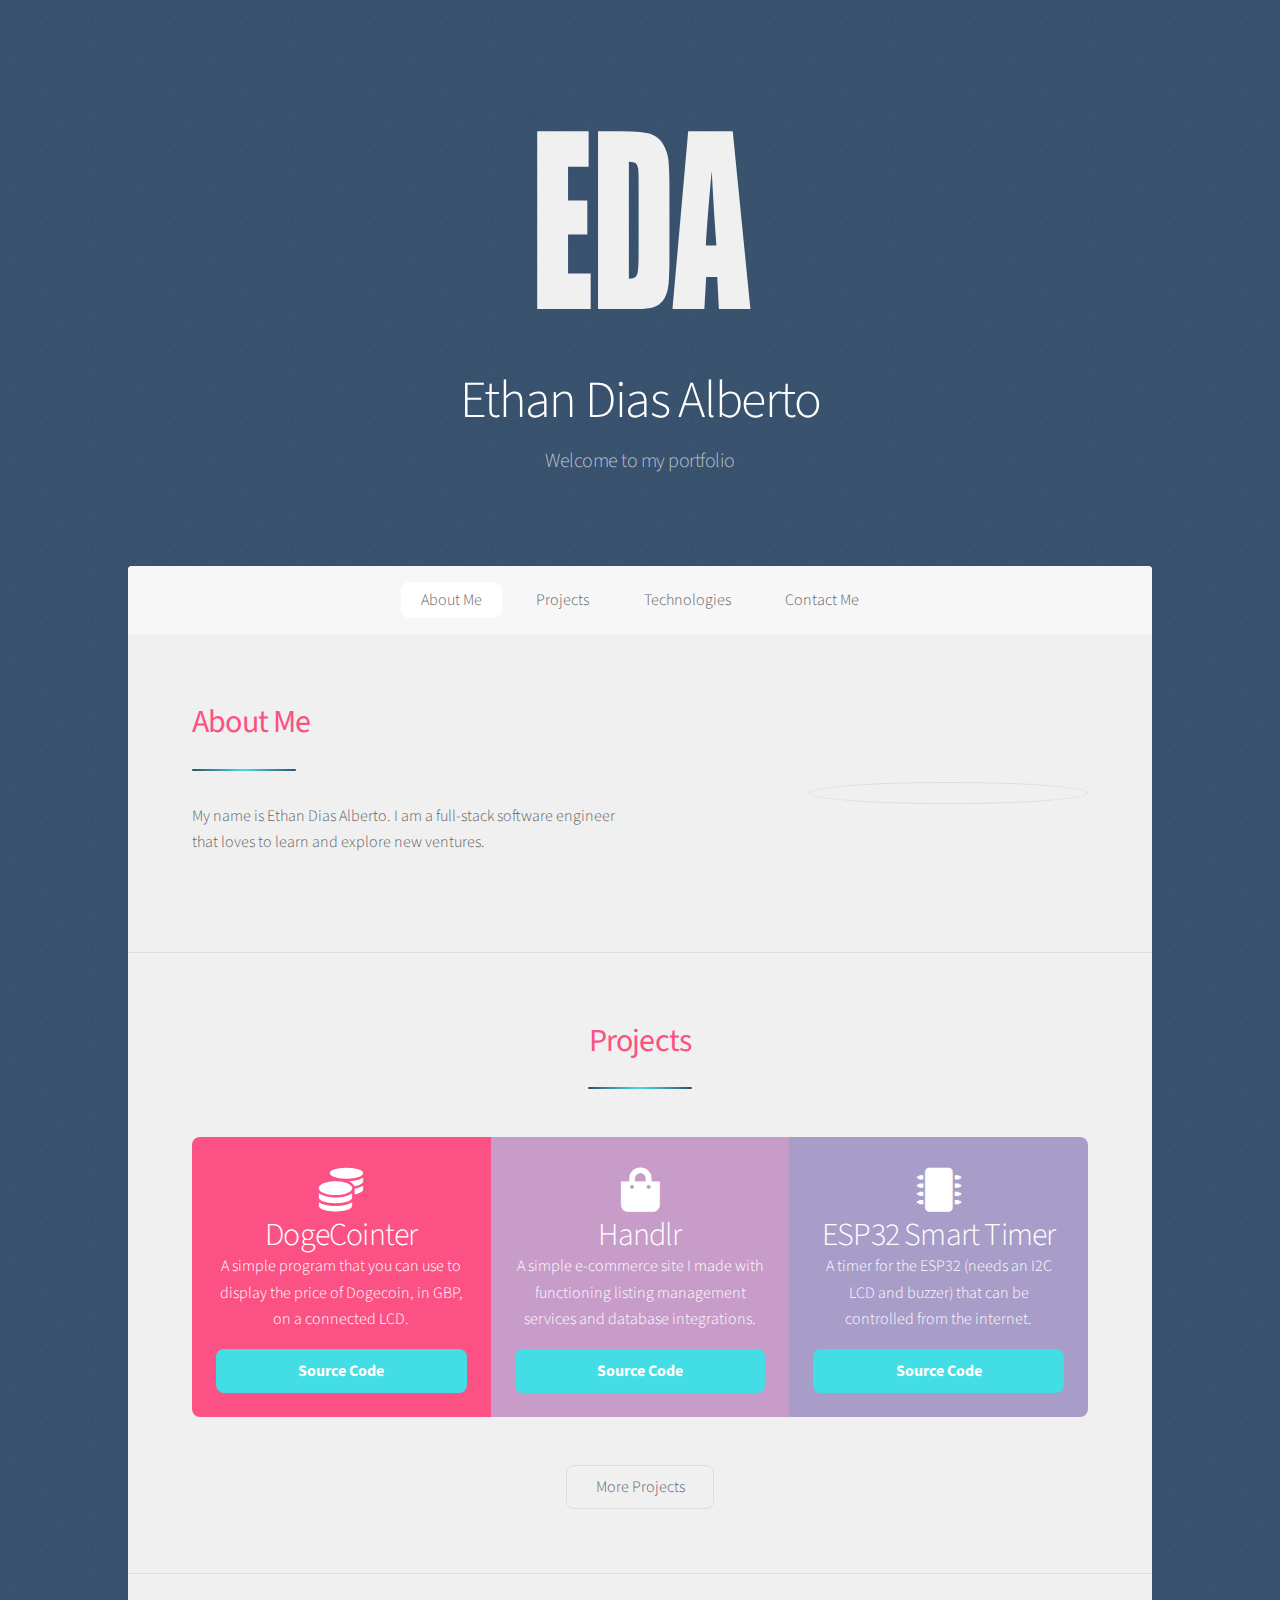
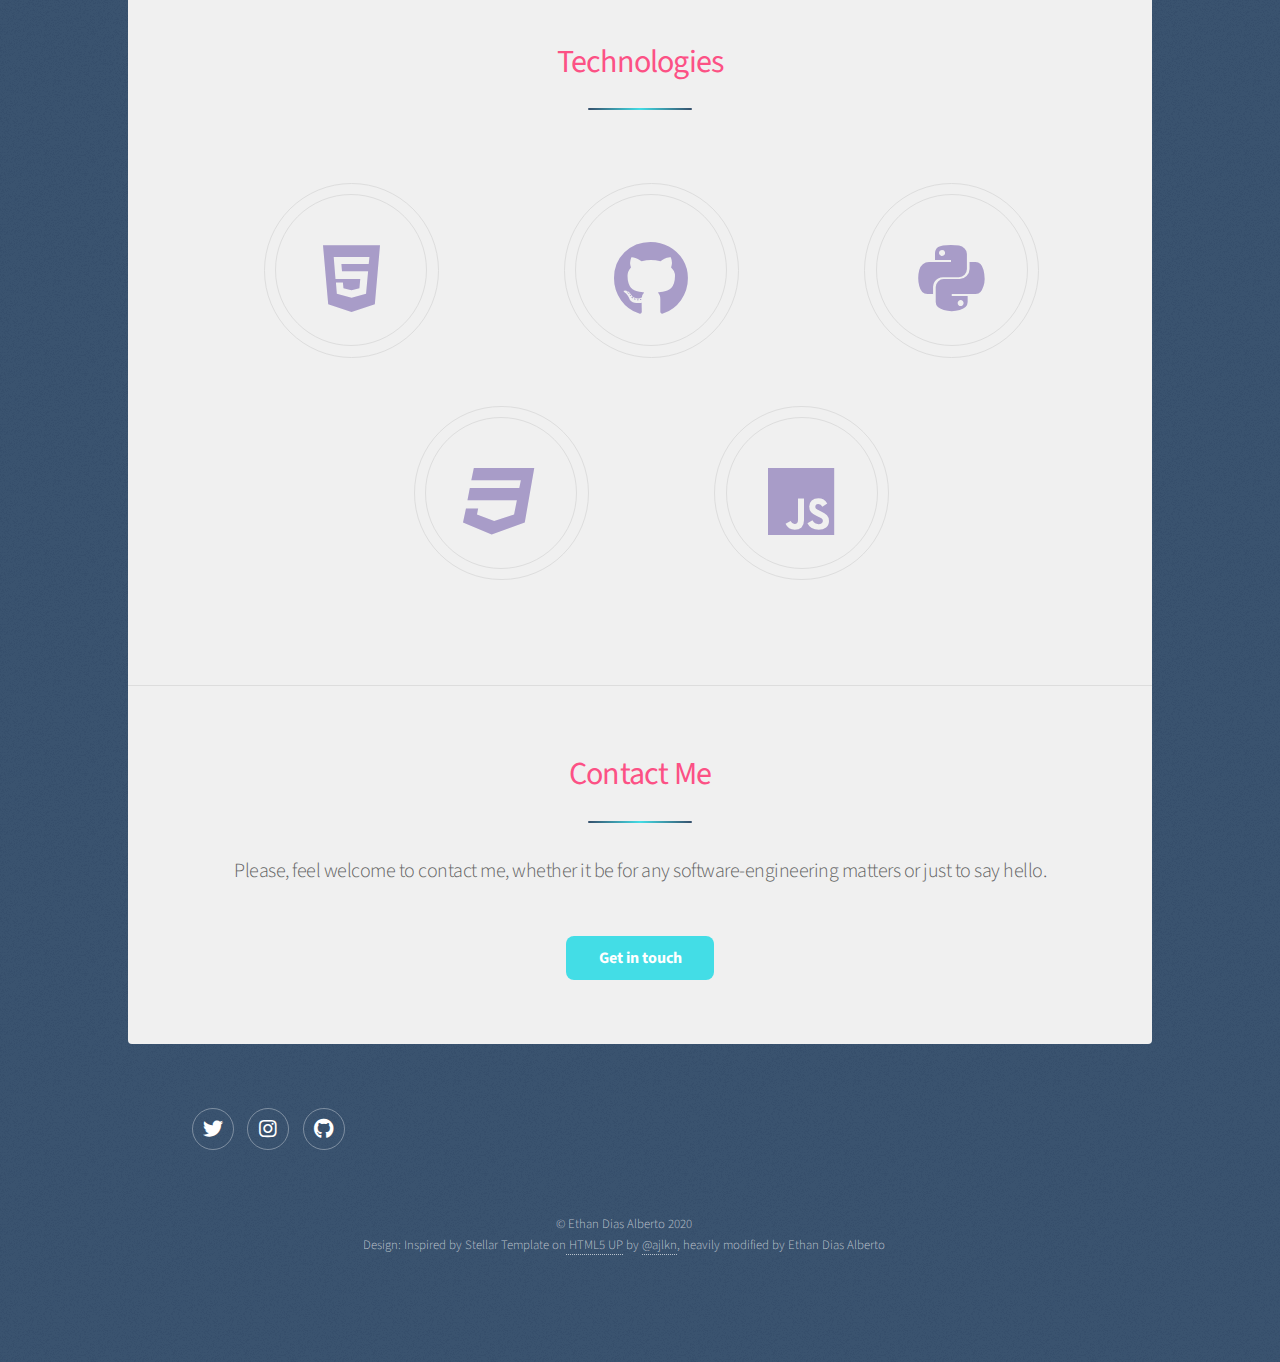
==== commit 05081292: "update styling on homepage of website" ====
--- a/index.html
+++ b/index.html
@@ -66,9 +66,9 @@
 									<li class="style1">
 										<span class="icon solid fa-coins"></span>
 										<strong>DogeCointer</strong>
-										<p> A simple program that you <br />
-											can use to <br />
-											display the price of Dogecoin,<br />
+										<p> A simple program that you 
+											can use to 
+											display the price of Dogecoin,
 											in GBP, on a connected LCD.
 										</p>
 										<a href="https://www.github.com/ediasalberto/DogeCointer" class="button primary"> Source Code</a>
@@ -82,9 +82,9 @@
 									<li class="style3">
 										<span class="icon solid fa-microchip"></span>
 										<strong>ESP32 Smart Timer</strong>
-										<p> A timer for the ESP32 <br />
-											(needs an I2C LCD and buzzer) that<br />
-											 can be controlled <br />
+										<p> A timer for the ESP32 
+											(needs an I2C LCD and buzzer) that
+											 can be controlled 
 											 from the internet.
 										</p>
 										<a href="https://www.github.com/ediasalberto/SmartTimerESP32" class="button primary"> Source Code</a>
